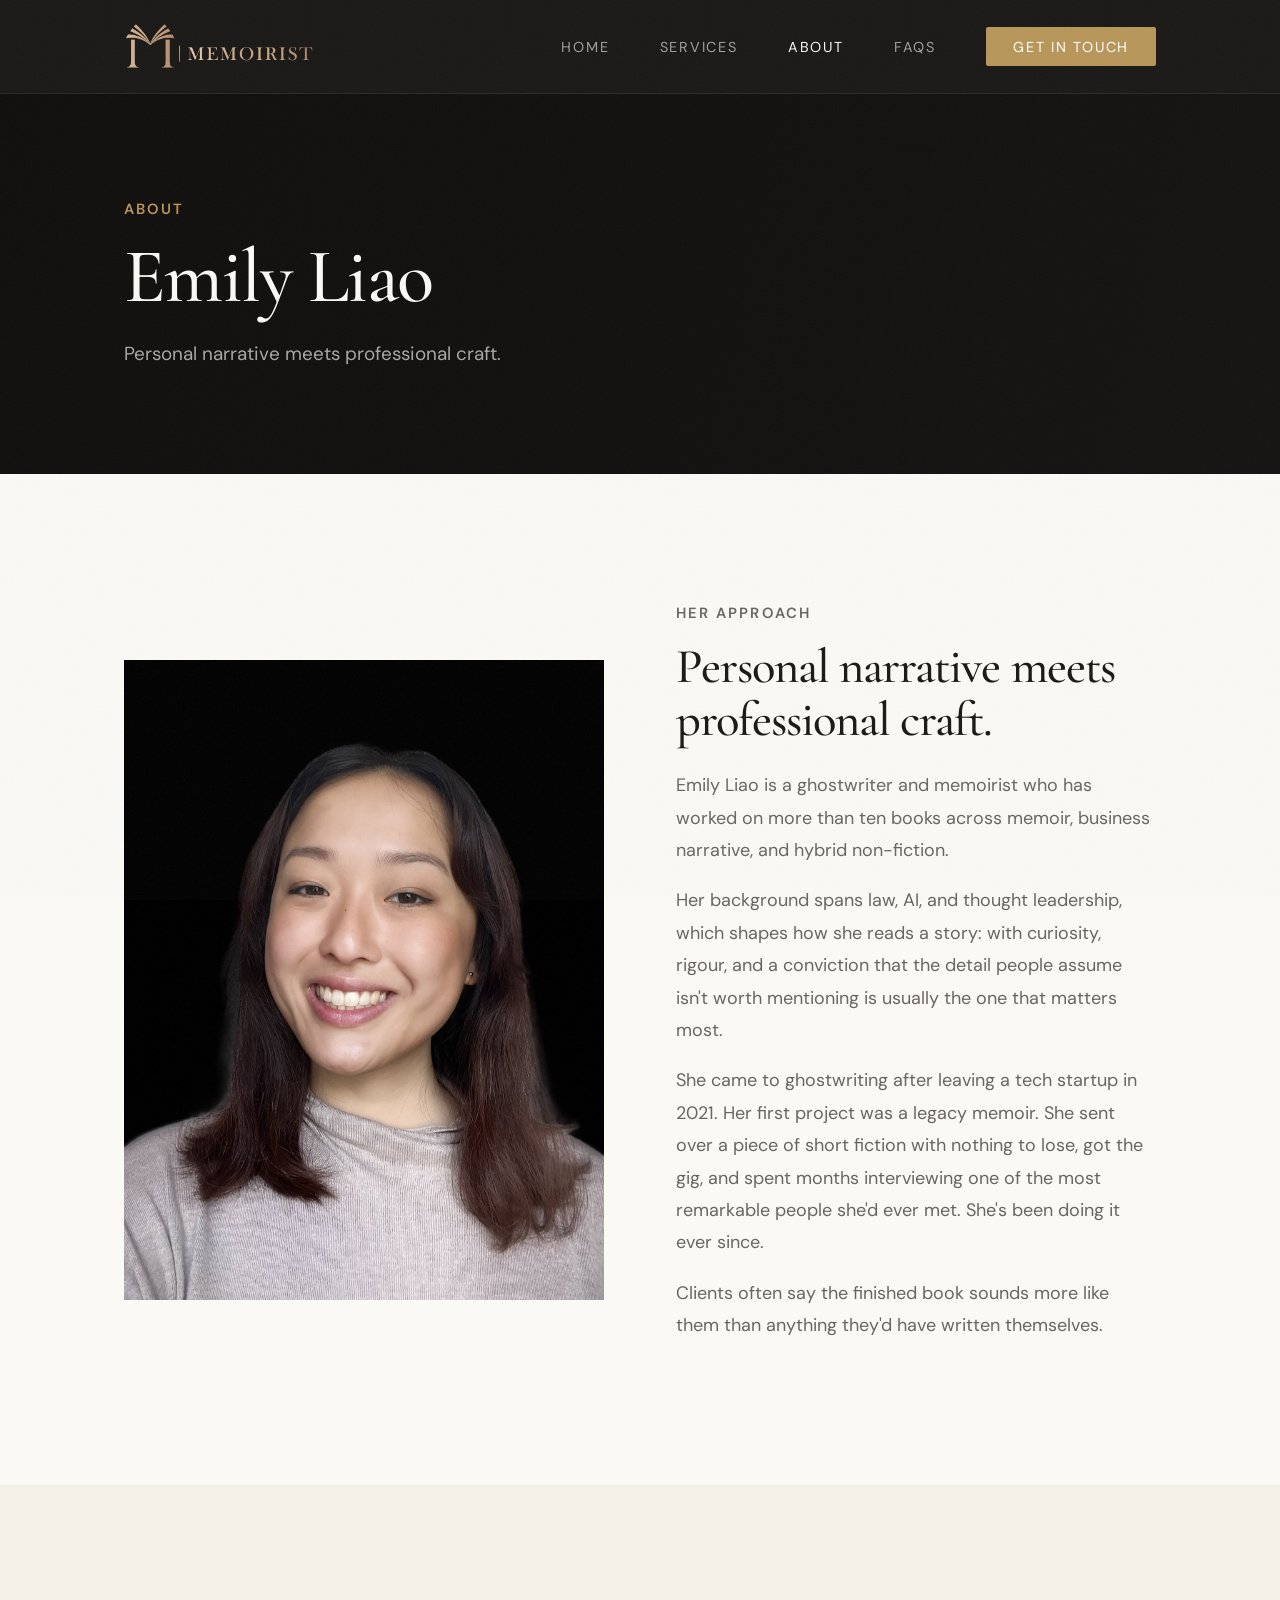
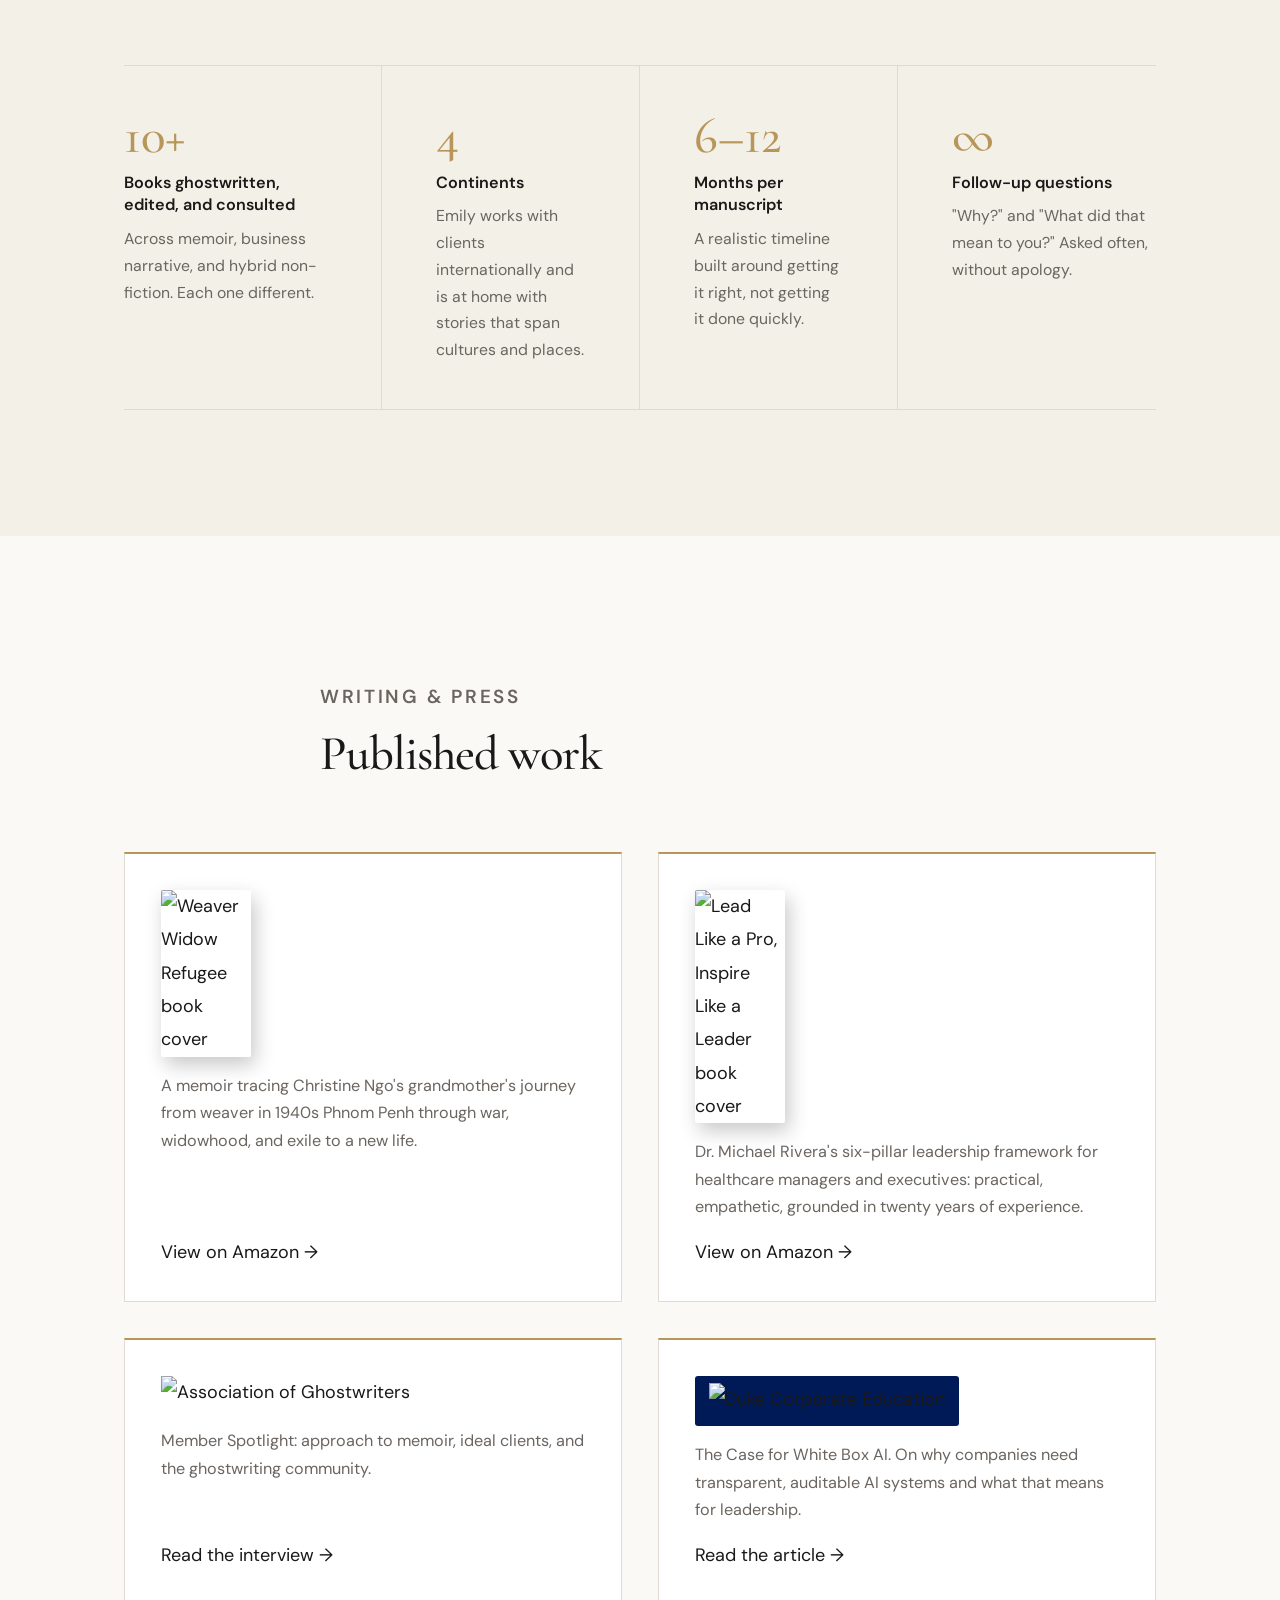
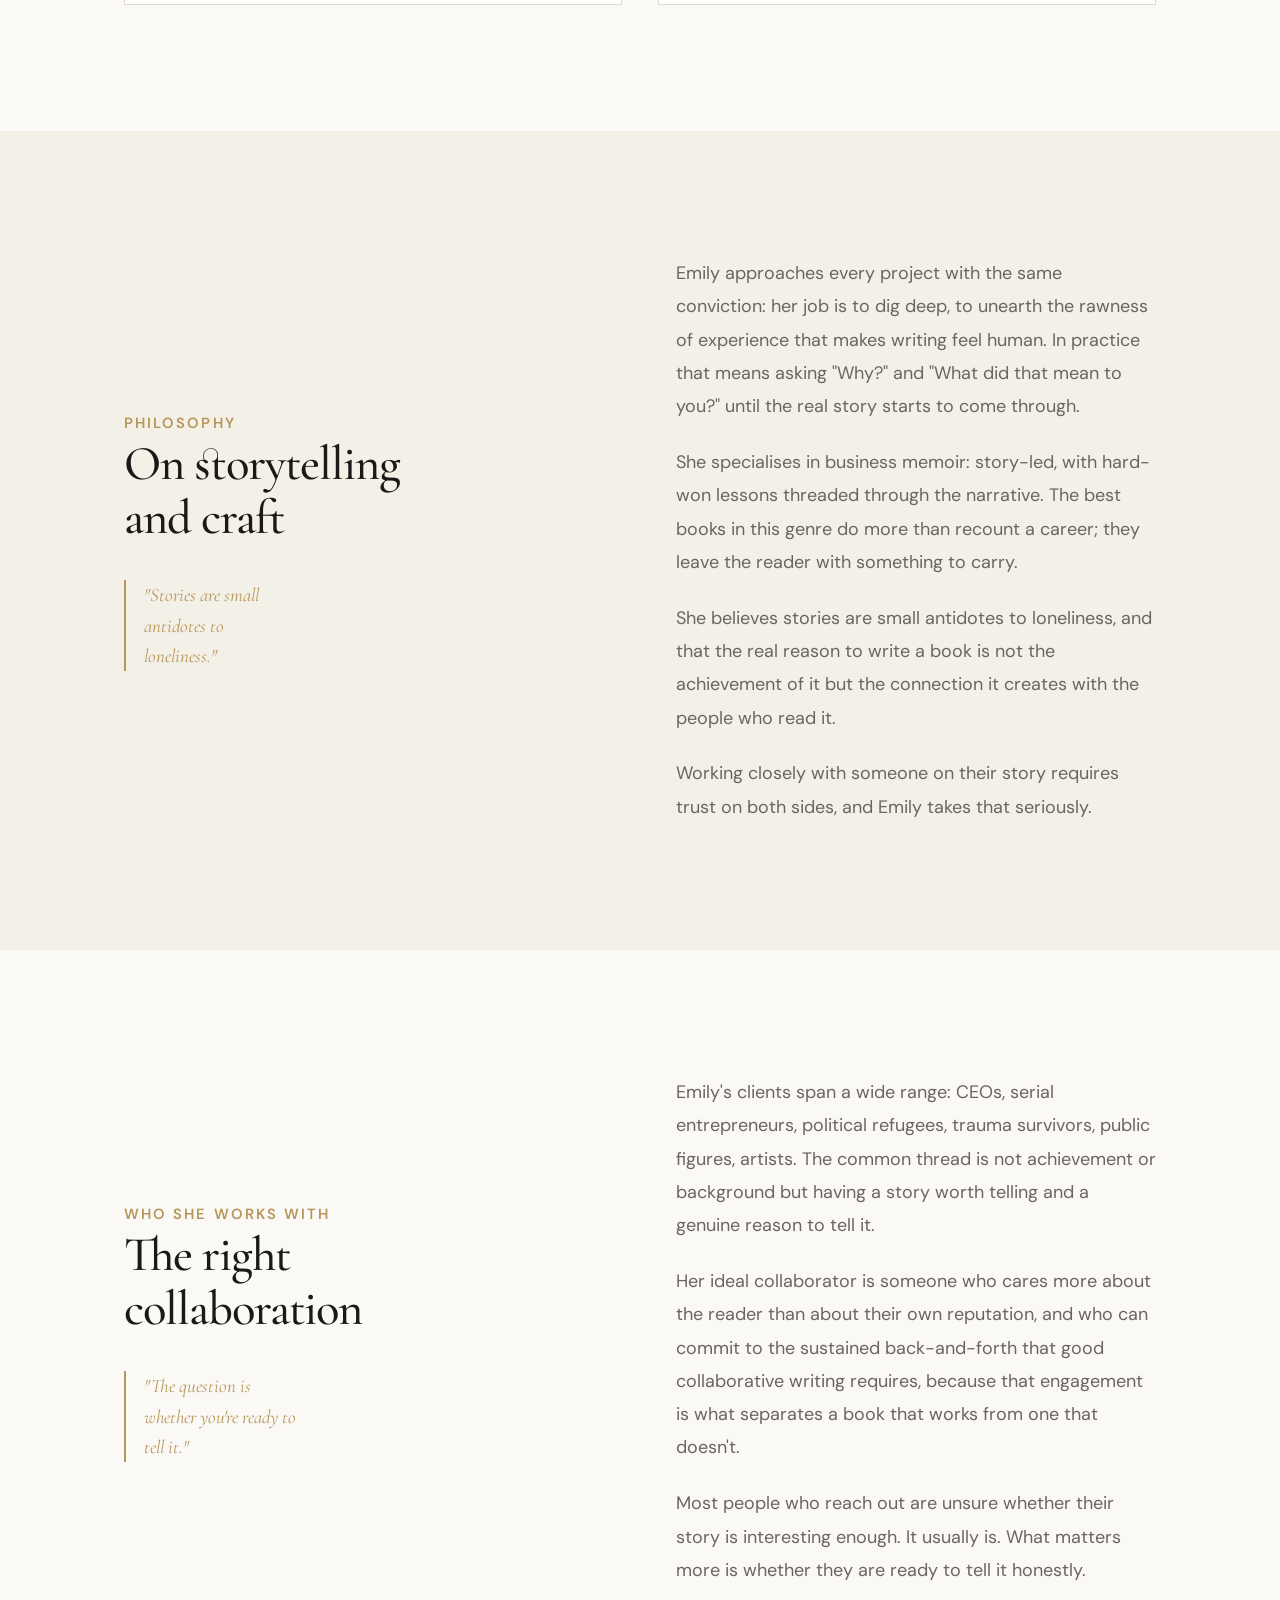
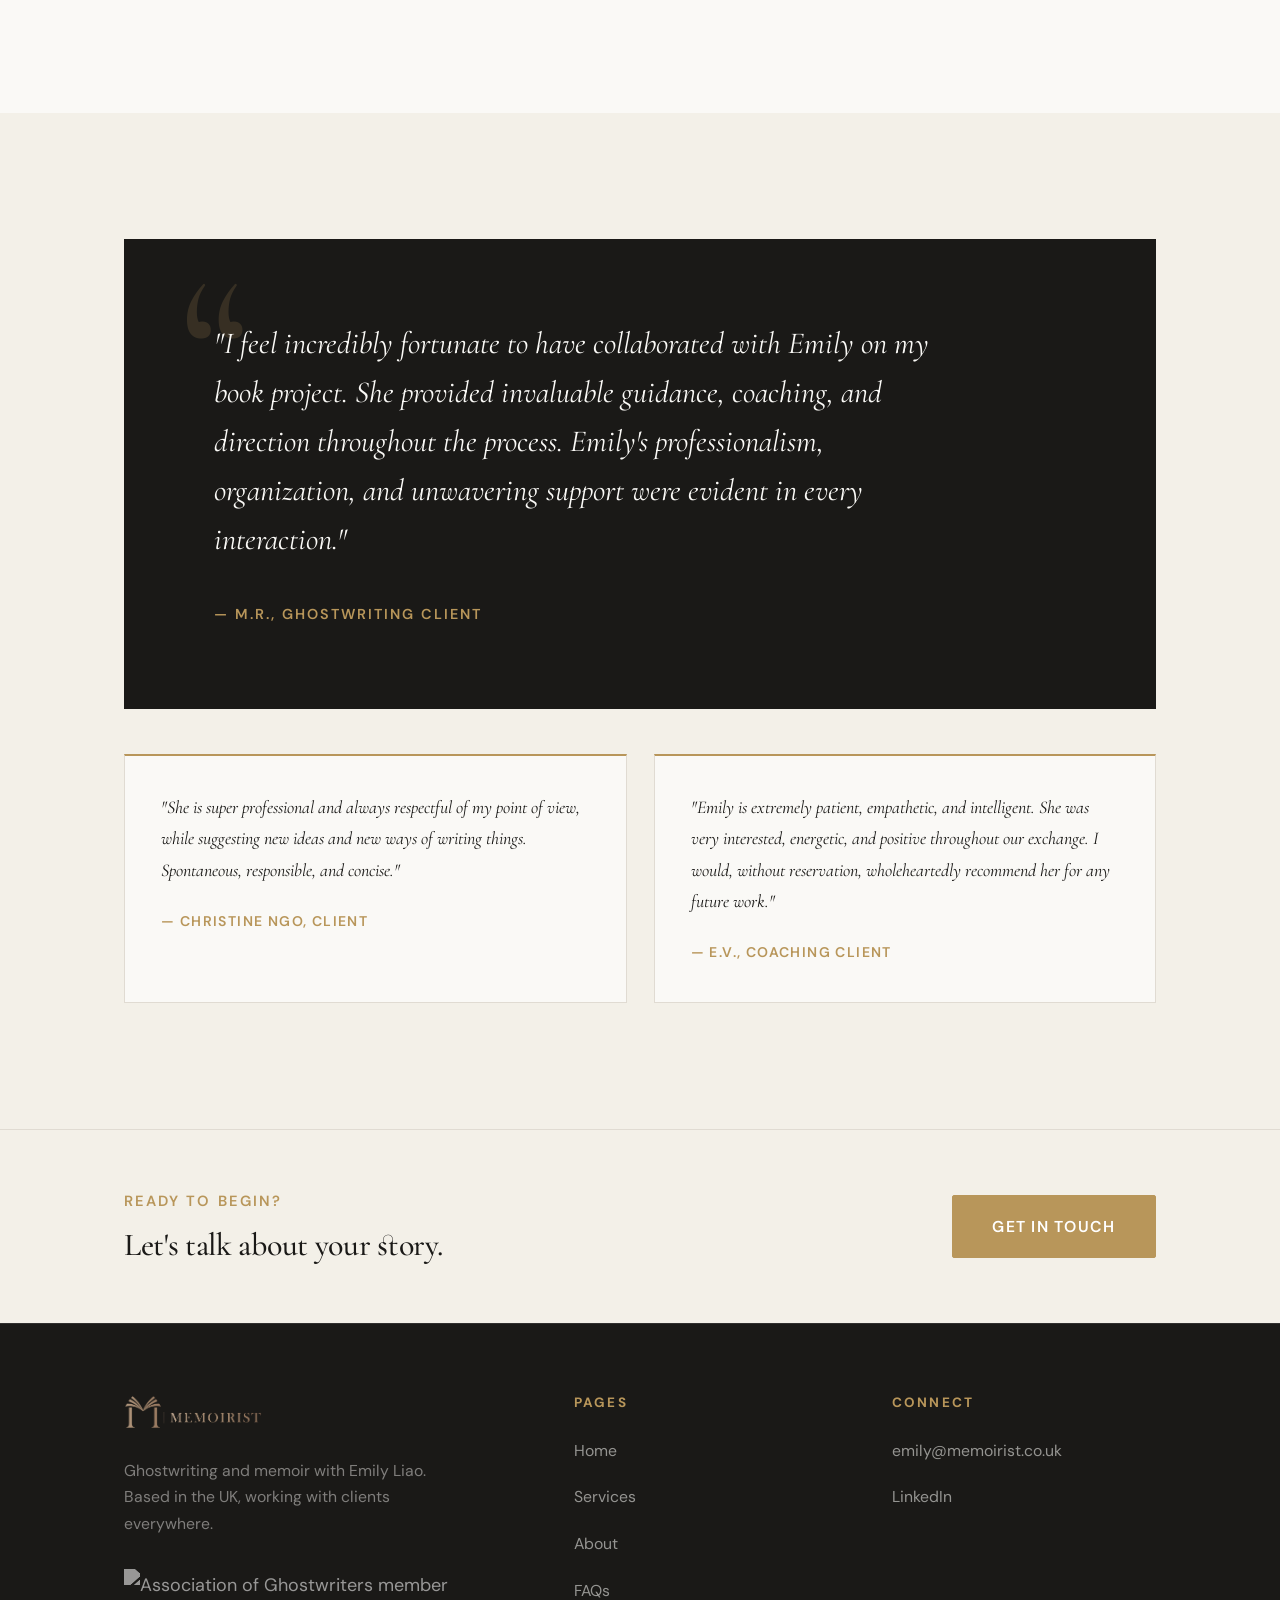
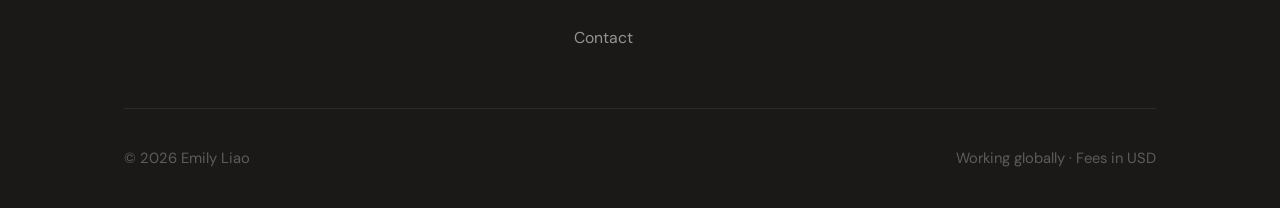
==== about.html @ dab9cf12 "Section redesigns, copy rewrite, and em dash removal Homepage: - 'Who this is for': right column red" ====
<!DOCTYPE html>
<html lang="en">
<head>
  <meta charset="UTF-8">
  <meta name="viewport" content="width=device-width, initial-scale=1.0">
  <title>About Emily Liao | Memoir Ghostwriter UK</title>
  <meta name="description" content="Emily Liao is a UK-based memoir ghostwriter with 10+ books across four continents. Background in law and AI. Specialising in business and legacy memoirs.">
  <meta property="og:title" content="About Emily Liao | Memoir Ghostwriter UK">
  <meta property="og:description" content="Emily Liao is a UK-based memoir ghostwriter specialising in business and legacy memoirs. 10+ books, clients across four continents.">
  <meta property="og:url" content="https://www.memoirist.co.uk/about">
  <meta property="og:type" content="profile">
  <meta property="og:image" content="https://www.memoirist.co.uk/assets/og-image.jpg">
  <meta name="twitter:card" content="summary_large_image">
  <meta name="twitter:title" content="About Emily Liao | Memoir Ghostwriter UK">
  <meta name="twitter:description" content="Ghostwriter and memoirist. 10+ books across four continents. Background in law and AI. Specialising in business and legacy memoirs.">
  <link rel="canonical" href="https://www.memoirist.co.uk/about">
  <link rel="icon" type="image/png" href="assets/favicon.png">
  <link rel="stylesheet" href="css/style.css">
  <script type="application/ld+json">
  {
    "@context": "https://schema.org",
    "@type": "Person",
    "name": "Emily Liao",
    "url": "https://www.memoirist.co.uk",
    "jobTitle": "Ghostwriter and Memoirist",
    "description": "UK-based memoir ghostwriter specialising in business and legacy memoirs. 10+ books with clients across four continents.",
    "email": "emily@memoirist.co.uk",
    "address": {
      "@type": "PostalAddress",
      "addressCountry": "GB"
    },
    "sameAs": [
      "https://www.linkedin.com/in/emilytheghost/",
      "https://associationofghostwriters.org/spotlight/emily-liao/"
    ]
  }
  </script>
</head>
<body>

  <nav class="site-nav">
    <div class="container nav-inner">
      <a class="nav-logo" href="index.html"><img src="assets/logo.png" alt="Memoirist" class="logo-img"></a>
      <ul class="nav-links" id="nav-links">
        <li><a href="index.html">Home</a></li>
        <li><a href="services.html">Services</a></li>
        <li><a href="about.html" class="active">About</a></li>
        <li><a href="faqs.html">FAQs</a></li>
        <li><a href="contact.html" class="nav-cta">Get in touch</a></li>
      </ul>
      <button class="nav-toggle" id="nav-toggle" aria-label="Open menu">
        <span></span><span></span><span></span>
      </button>
    </div>
  </nav>

  <!-- About Hero -->
  <section class="page-hero page-hero--image" style="background-image: linear-gradient(105deg, rgba(16,14,12,0.94) 0%, rgba(16,14,12,0.78) 55%, rgba(16,14,12,0.50) 100%), url('https://images.unsplash.com/photo-1471107191679-f26174d2d41e?auto=format&fit=crop&w=1800&q=80');">
    <div class="container">
      <p class="eyebrow">About</p>
      <h1>Emily Liao</h1>
      <p class="sub">
        Personal narrative meets professional craft.
      </p>
    </div>
  </section>

  <!-- Main about content -->
  <section class="section">
    <div class="container">
      <div class="grid-2">
        <img src="assets/emily.jpg" alt="Emily Liao, memoirist and ghostwriter" class="about-photo" style="min-height: 480px;" data-reveal>
        <div class="about-text" data-reveal data-reveal-delay="120">
          <p class="eyebrow">Her approach</p>
          <h2>Personal narrative meets professional craft.</h2>
          <p>
            Emily Liao is a ghostwriter and memoirist who has worked on more than ten books
            across memoir, business narrative, and hybrid non-fiction.
          </p>
          <p>
            Her background spans law, AI, and thought leadership, which shapes how she reads
            a story: with curiosity, rigour, and a conviction that the detail people assume
            isn't worth mentioning is usually the one that matters most.
          </p>
          <p>
            She came to ghostwriting after leaving a tech startup in 2021. Her first project was
            a legacy memoir. She sent over a piece of short fiction with nothing to lose, got
            the gig, and spent months interviewing one of the most remarkable people she'd ever met.
            She's been doing it ever since.
          </p>
          <p>
            Clients often say the finished book sounds more like them than anything
            they'd have written themselves.
          </p>
        </div>
      </div>
    </div>
  </section>

  <!-- Background -->
  <section class="section section--cream">
    <div class="container">
      <div class="about-facts">
        <div class="about-fact" data-reveal data-reveal-delay="0">
          <p class="about-fact-num">10+</p>
          <p class="about-fact-label">Books ghostwritten, edited, and consulted</p>
          <p class="about-fact-detail">Across memoir, business narrative, and hybrid non-fiction. Each one different.</p>
        </div>
        <div class="about-fact" data-reveal data-reveal-delay="80">
          <p class="about-fact-num">4</p>
          <p class="about-fact-label">Continents</p>
          <p class="about-fact-detail">Emily works with clients internationally and is at home with stories that span cultures and places.</p>
        </div>
        <div class="about-fact" data-reveal data-reveal-delay="160">
          <p class="about-fact-num">6–12</p>
          <p class="about-fact-label">Months per manuscript</p>
          <p class="about-fact-detail">A realistic timeline built around getting it right, not getting it done quickly.</p>
        </div>
        <div class="about-fact" data-reveal data-reveal-delay="240">
          <p class="about-fact-num">∞</p>
          <p class="about-fact-label">Follow-up questions</p>
          <p class="about-fact-detail">"Why?" and "What did that mean to you?" Asked often, without apology.</p>
        </div>
      </div>
    </div>
  </section>

  <!-- Published Work -->
  <section class="section">
    <div class="container">
      <div class="section-intro" data-reveal>
        <p class="eyebrow">Writing &amp; press</p>
        <h2>Published work</h2>
      </div>
      <div class="press-grid">

        <div class="press-item" data-reveal data-reveal-delay="0">
          <img src="https://m.media-amazon.com/images/P/B0DKJP9C3P.01._SL200_.jpg"
               alt="Weaver Widow Refugee book cover"
               class="book-cover-img">
          <p class="press-desc">
            A memoir tracing Christine Ngo's grandmother's journey from weaver in
            1940s Phnom Penh through war, widowhood, and exile to a new life.
          </p>
          <a href="https://www.amazon.com/dp/B0DKJP9C3P" target="_blank" rel="noopener" class="card-link">View on Amazon →</a>

        </div>

        <div class="press-item" data-reveal data-reveal-delay="80">
          <img src="https://m.media-amazon.com/images/P/1963844580.01._SL200_.jpg"
               alt="Lead Like a Pro, Inspire Like a Leader book cover"
               class="book-cover-img">
          <p class="press-desc">
            Dr. Michael Rivera's six-pillar leadership framework for healthcare managers
            and executives: practical, empathetic, grounded in twenty years of experience.
          </p>
          <a href="https://www.amazon.com/Lead-Like-Inspire-like-Leader/dp/1963844580" target="_blank" rel="noopener" class="card-link">View on Amazon →</a>
        </div>

        <div class="press-item" data-reveal data-reveal-delay="0">
          <div class="press-logo-link">
            <img src="https://associationofghostwriters.org/wp-content/uploads/2021/09/Color-Logo.svg"
                 alt="Association of Ghostwriters"
                 class="press-logo">
          </div>
          <p class="press-desc">
            Member Spotlight: approach to memoir, ideal clients, and the ghostwriting community.
          </p>
          <a href="https://associationofghostwriters.org/spotlight/emily-liao/" target="_blank" rel="noopener" class="card-link">Read the interview →</a>
        </div>

        <div class="press-item" data-reveal data-reveal-delay="80">
          <a href="https://www.dukece.com/insights/the-case-for-white-box-ai/" target="_blank" rel="noopener" class="press-logo-link">
            <span class="press-logo-bg press-logo-bg--duke">
              <img src="https://www.dukece.com/wp-content/uploads/2023/10/duke-ce-logo-white.svg"
                   alt="Duke Corporate Education"
                   class="press-logo">
            </span>
          </a>
          <p class="press-desc">
            The Case for White Box AI. On why companies need transparent, auditable AI
            systems and what that means for leadership.
          </p>
          <a href="https://www.dukece.com/insights/the-case-for-white-box-ai/" target="_blank" rel="noopener" class="card-link">Read the article →</a>
        </div>

      </div>
    </div>
  </section>

  <!-- Philosophy -->
  <section class="section section--cream">
    <div class="container">
      <div class="grid-2 grid-2--top">
        <div>
          <p class="eyebrow">Philosophy</p>
          <h2>On storytelling<br>and craft</h2>
          <p class="section-aside-pull">"Stories are small antidotes to loneliness."</p>
        </div>
        <div class="editorial-col">
          <p>
            Emily approaches every project with the same conviction: her job is to dig deep,
            to unearth the rawness of experience that makes writing feel human. In practice
            that means asking "Why?" and "What did that mean to you?" until the real story
            starts to come through.
          </p>
          <p>
            She specialises in business memoir: story-led, with hard-won lessons threaded
            through the narrative. The best books in this genre do more than recount a career;
            they leave the reader with something to carry.
          </p>
          <p>
            She believes stories are small antidotes to loneliness, and that the real reason
            to write a book is not the achievement of it but the connection it creates with
            the people who read it.
          </p>
          <p>
            Working closely with someone on their story requires trust on both sides, and
            Emily takes that seriously.
          </p>
        </div>
      </div>
    </div>
  </section>

  <!-- Ideal client -->
  <section class="section">
    <div class="container">
      <div class="grid-2 grid-2--top">
        <div>
          <p class="eyebrow">Who she works with</p>
          <h2>The right<br>collaboration</h2>
          <p class="section-aside-pull">"The question is whether you're ready to tell it."</p>
        </div>
        <div class="editorial-col">
          <p>
            Emily's clients span a wide range: CEOs, serial entrepreneurs, political refugees,
            trauma survivors, public figures, artists. The common thread is not achievement
            or background but having a story worth telling and a genuine reason to tell it.
          </p>
          <p>
            Her ideal collaborator is someone who cares more about the reader than about their
            own reputation, and who can commit to the sustained back-and-forth that good
            collaborative writing requires, because that engagement is what separates a book
            that works from one that doesn't.
          </p>
          <p>
            Most people who reach out are unsure whether their story is interesting enough.
            It usually is. What matters more is whether they are ready to tell it honestly.
          </p>
        </div>
      </div>
    </div>
  </section>

  <!-- Testimonial -->
  <section class="section section--cream">
    <div class="container">
      <div class="testimonial-block">
        <p class="testimonial-quote">
          "I feel incredibly fortunate to have collaborated with Emily on my book project.
          She provided invaluable guidance, coaching, and direction throughout the process.
          Emily's professionalism, organization, and unwavering support were evident in
          every interaction."
        </p>
        <p class="testimonial-attr">— M.R., ghostwriting client</p>
      </div>
      <div class="testimonials-grid" data-reveal>
        <div class="testimonial-card">
          <p class="testimonial-card-quote">"She is super professional and always respectful of my point of view, while suggesting new ideas and new ways of writing things. Spontaneous, responsible, and concise."</p>
          <p class="testimonial-card-attr">— Christine Ngo, client</p>
        </div>
        <div class="testimonial-card">
          <p class="testimonial-card-quote">"Emily is extremely patient, empathetic, and intelligent. She was very interested, energetic, and positive throughout our exchange. I would, without reservation, wholeheartedly recommend her for any future work."</p>
          <p class="testimonial-card-attr">— E.V., coaching client</p>
        </div>
      </div>
    </div>
  </section>

  <!-- CTA -->
  <section class="section--cream section--ruled">
    <div class="container">
      <div class="cta-strip" data-reveal>
        <div class="cta-strip-text">
          <p class="eyebrow">Ready to begin?</p>
          <h3>Let's talk about your story.</h3>
        </div>
        <a href="contact.html" class="btn btn-gold" style="flex-shrink:0;">Get in touch</a>
      </div>
    </div>
  </section>

  <footer class="site-footer">
    <div class="container">
      <div class="footer-inner">
        <div class="footer-brand">
          <a class="nav-logo" href="index.html"><img src="assets/logo.png" alt="Memoirist" class="logo-img"></a>
          <p>Ghostwriting and memoir with Emily Liao. Based in the UK, working with clients everywhere.</p>
          <div class="footer-membership">
            <img src="https://associationofghostwriters.org/wp-content/uploads/2021/09/Color-Logo.svg" alt="Association of Ghostwriters member">
          </div>
        </div>
        <div class="footer-col">
          <h4>Pages</h4>
          <ul>
            <li><a href="index.html">Home</a></li>
            <li><a href="services.html">Services</a></li>
            <li><a href="about.html">About</a></li>
            <li><a href="faqs.html">FAQs</a></li>
            <li><a href="contact.html">Contact</a></li>
          </ul>
        </div>
        <div class="footer-col">
          <h4>Connect</h4>
          <ul>
            <li><a href="mailto:emily@memoirist.co.uk">emily@memoirist.co.uk</a></li>
            <li><a href="https://www.linkedin.com/in/emilytheghost/" target="_blank" rel="noopener">LinkedIn</a></li>
          </ul>
        </div>
      </div>
      <div class="footer-bottom">
        <span>&copy; 2026 Emily Liao</span>
        <span>Working globally · Fees in USD</span>
      </div>
    </div>
  </footer>

  <script src="js/main.js"></script>
</body>
</html>
---- css/style.css ----
/* ==========================================================================
   Memoirist — Emily Liao
   Global Styles
   ========================================================================== */

@import url('https://fonts.googleapis.com/css2?family=Cormorant+Garamond:ital,wght@0,300;0,400;0,500;0,600;1,300;1,400;1,500&family=DM+Sans:wght@300;400;500;600&display=swap');

/* --------------------------------------------------------------------------
   Custom Properties
   -------------------------------------------------------------------------- */

:root {
  --ink:        #1a1917;
  --ink-light:  #3a3836;
  --muted:      #6b6560;
  --rule:       #e0dbd2;
  --paper:      #faf9f6;
  --cream:      #f3f0e8;
  --gold:       #b8965a;
  --gold-dark:  #8f6f38;
  --white:      #ffffff;

  --font-serif: 'Cormorant Garamond', Georgia, serif;
  --font-sans:  'DM Sans', system-ui, sans-serif;

  --max-w:       1140px;
  --section-gap: 7rem;
  --transition:       0.2s cubic-bezier(0.22, 1, 0.36, 1);
  --transition-lift:  0.45s cubic-bezier(0.22, 1, 0.36, 1);
  --ease-out-expo:    cubic-bezier(0.22, 1, 0.36, 1);
}

/* --------------------------------------------------------------------------
   Reset & Base
   -------------------------------------------------------------------------- */

*, *::before, *::after { box-sizing: border-box; margin: 0; padding: 0; }

html { scroll-behavior: smooth; font-size: 18px; }

body {
  font-family: var(--font-sans);
  color: var(--ink);
  background: var(--paper);
  line-height: 1.85;
  -webkit-font-smoothing: antialiased;
}

/* Subtle grain texture — fixed overlay, non-interactive */
body::after {
  content: '';
  position: fixed;
  inset: 0;
  pointer-events: none;
  z-index: 9999;
  background-image: url("data:image/svg+xml,%3Csvg xmlns='http://www.w3.org/2000/svg' width='200' height='200'%3E%3Cfilter id='n'%3E%3CfeTurbulence type='fractalNoise' baseFrequency='0.9' numOctaves='4' stitchTiles='stitch'/%3E%3C/filter%3E%3Crect width='200' height='200' filter='url(%23n)' opacity='0.035'/%3E%3C/svg%3E");
}

img { display: block; max-width: 100%; }
a { color: inherit; text-decoration: none; }
ul { list-style: none; }

/* --------------------------------------------------------------------------
   Typography
   -------------------------------------------------------------------------- */

h1, h2, h3, h4 {
  font-family: var(--font-serif);
  line-height: 1.1;
  font-weight: 500;
  font-feature-settings: "kern", "liga", "dlig", "onum";
}

h1 { font-size: clamp(2.9rem, 6vw, 5rem);       letter-spacing: -0.02em; line-height: 1.05; }
h2 { font-size: clamp(2.1rem, 3.8vw, 3.2rem);   letter-spacing: -0.02em; }
h3 { font-size: clamp(1.25rem, 2.2vw, 1.55rem); letter-spacing: -0.01em; }

/* Paragraphs fill their column — max-widths set by context, not globally */

.eyebrow {
  font-family: var(--font-sans);
  font-size: 0.82rem;
  font-weight: 600;
  letter-spacing: 0.14em;
  text-transform: uppercase;
  color: var(--gold);
}

/* --------------------------------------------------------------------------
   Layout
   -------------------------------------------------------------------------- */

.container {
  width: 100%;
  max-width: var(--max-w);
  margin-inline: auto;
  padding-inline: clamp(1.5rem, 5vw, 3rem);
}

.section        { padding-block: var(--section-gap); }
.section--cream { background: var(--cream); }
.section--ink   { background: var(--ink); color: var(--paper); }
.section--ruled { border-top: 1px solid var(--rule); }

/* Grid alignment modifier */
.grid-2--top { align-items: start; }

.grid-2 {
  display: grid;
  grid-template-columns: repeat(2, 1fr);
  gap: 4rem;
  align-items: center;
}

.grid-3 {
  display: grid;
  grid-template-columns: repeat(3, 1fr);
  gap: 2rem;
}

/* --------------------------------------------------------------------------
   Navigation — dark background; logo rendered white via CSS filter
   -------------------------------------------------------------------------- */

.site-nav {
  position: sticky;
  top: 0;
  z-index: 100;
  background: var(--ink);
  border-bottom: 1px solid rgba(255,255,255,0.08);
  padding-block: 1.35rem;
}

.nav-inner {
  display: flex;
  align-items: center;
  justify-content: space-between;
  gap: 2rem;
}

.nav-logo {
  display: inline-flex;
  align-items: center;
  flex-shrink: 0;
}

.logo-img {
  height: 44px;
  width: auto;
  display: block;
}

.site-footer .logo-img {
  height: 32px;
  opacity: 0.8;
}

.nav-links {
  display: flex;
  gap: 2.8rem;
  align-items: center;
}

.nav-links a {
  font-size: 0.8rem;
  font-weight: 400;
  color: rgba(250,249,246,0.6);
  transition: color var(--transition);
  letter-spacing: 0.12em;
  text-transform: uppercase;
}

.nav-links a:hover,
.nav-links a.active { color: var(--paper); }

.nav-cta {
  background: var(--gold) !important;
  color: var(--white) !important;
  padding: 0.6rem 1.5rem;
  border-radius: 2px;
  font-weight: 500;
  font-size: 0.8rem;
  letter-spacing: 0.12em;
  text-transform: uppercase;
  transition: background var(--transition) !important;
}

.nav-cta:hover { background: var(--gold-dark) !important; }

/* Hamburger */
.nav-toggle {
  display: none;
  flex-direction: column;
  gap: 5px;
  cursor: pointer;
  padding: 4px;
  border: none;
  background: none;
}

.nav-toggle span {
  display: block;
  width: 24px;
  height: 2px;
  background: var(--paper);
  transition: var(--transition);
}

/* --------------------------------------------------------------------------
   Buttons
   -------------------------------------------------------------------------- */

.btn {
  display: inline-flex;
  align-items: center;
  gap: 0.5rem;
  font-family: var(--font-sans);
  font-size: 0.875rem;
  font-weight: 600;
  letter-spacing: 0.08em;
  padding: 0.9rem 2.2rem;
  border-radius: 2px;
  transition: all var(--transition-lift);
  cursor: pointer;
  border: 1.5px solid transparent;
  text-transform: uppercase;
}

/* Gold on dark (hero, dark sections) */
.btn-gold {
  background: var(--gold);
  color: var(--white);
  border-color: var(--gold);
}
.btn-gold:hover {
  background: var(--gold-dark);
  border-color: var(--gold-dark);
}

/* Dark on light (body sections) */
.btn-primary {
  background: var(--ink);
  color: var(--white);
  border-color: var(--ink);
}
.btn-primary:hover {
  background: var(--gold-dark);
  border-color: var(--gold-dark);
}

/* Outline on light */
.btn-outline {
  background: transparent;
  color: var(--ink);
  border-color: var(--ink);
}
.btn-outline:hover {
  background: var(--ink);
  color: var(--white);
}

/* Outline on dark */
.btn-outline-light {
  background: transparent;
  color: rgba(250,249,246,0.85);
  border-color: rgba(250,249,246,0.45);
}
.btn-outline-light:hover {
  background: rgba(250,249,246,0.1);
  border-color: rgba(250,249,246,0.85);
  color: var(--paper);
}

/* --------------------------------------------------------------------------
   Hero — dark, full-height, Unsplash writing image
   -------------------------------------------------------------------------- */

.hero {
  position: relative;
  min-height: 90vh;
  min-height: 90svh;
  display: flex;
  align-items: center;
  background:
    linear-gradient(
      105deg,
      rgba(16,14,12,0.95) 0%,
      rgba(16,14,12,0.82) 45%,
      rgba(16,14,12,0.50) 100%
    ),
    url('https://images.unsplash.com/photo-1455390582262-044cdead277a?auto=format&fit=crop&w=1800&q=80')
    center / cover no-repeat;
  padding-block: clamp(5rem, 10vw, 8rem);
  color: var(--paper);
}

/* Grain / film texture overlay — adds tactile depth to the hero */
.hero::after {
  content: '';
  position: absolute;
  inset: 0;
  pointer-events: none;
  background-image: url("data:image/svg+xml,%3Csvg xmlns='http://www.w3.org/2000/svg' width='300' height='300'%3E%3Cfilter id='n'%3E%3CfeTurbulence type='fractalNoise' baseFrequency='0.75' numOctaves='4' stitchTiles='stitch'/%3E%3C/filter%3E%3Crect width='300' height='300' filter='url(%23n)'/%3E%3C/svg%3E");
  background-repeat: repeat;
  background-size: 300px 300px;
  opacity: 0.06;
  mix-blend-mode: overlay;
}

.hero-label {
  display: inline-block;
  margin-bottom: 1.25rem;
}

.hero-rule {
  width: 2.5rem;
  height: 1.5px;
  background: var(--gold);
  margin-bottom: 1.5rem;
  opacity: 0.75;
}

.hero h1 {
  margin-bottom: 1.5rem;
  max-width: 15ch;
  color: var(--paper);
}

.hero h1 em {
  font-style: italic;
  color: var(--gold);
}

.hero-sub {
  font-size: 1.125rem;
  color: rgba(250,249,246,0.72);
  margin-bottom: 2.75rem;
  max-width: 48ch;
  line-height: 1.8;
}

.hero-actions {
  display: flex;
  gap: 1rem;
  flex-wrap: wrap;
  align-items: center;
}

.hero-quote {
  margin-top: 3.5rem;
  padding-left: 1.25rem;
  border-left: 1.5px solid rgba(184,150,90,0.45);
  max-width: 44ch;
}

.hero-quote p {
  font-family: var(--font-serif);
  font-style: italic;
  font-size: clamp(1rem, 1.8vw, 1.2rem);
  color: rgba(250,249,246,0.72);
  line-height: 1.65;
  margin-bottom: 0.5rem;
}

.hero-quote cite {
  display: block;
  font-size: 0.75rem;
  letter-spacing: 0.1em;
  text-transform: uppercase;
  color: rgba(250,249,246,0.45);
  font-style: normal;
}

/* --------------------------------------------------------------------------
   Stats strip
   -------------------------------------------------------------------------- */

.stats-strip {
  padding-block: 2.75rem;
  background: var(--ink);
  border-bottom: 1px solid rgba(255,255,255,0.08);
}

.stats-inner {
  display: flex;
  gap: 0;
  align-items: stretch;
  flex-wrap: wrap;
}

.stat {
  display: flex;
  flex-direction: column;
  gap: 0.3rem;
  padding-inline: 3rem;
}

.stat:first-child { padding-left: 0; }

.stat-number {
  font-family: var(--font-serif);
  font-size: 2.2rem;
  font-weight: 500;
  color: var(--paper);
  line-height: 1;
}

.stat-label {
  font-size: 0.82rem;
  color: rgba(250,249,246,0.5);
  letter-spacing: 0.08em;
  text-transform: uppercase;
  font-weight: 500;
}

.stats-divider {
  width: 1px;
  background: rgba(255,255,255,0.12);
  align-self: stretch;
  min-height: 3.5rem;
}

/* --------------------------------------------------------------------------
   Section intros
   -------------------------------------------------------------------------- */

.section-intro {
  margin-bottom: 4rem;
  max-width: 640px;
  margin-inline: auto;
}

.section-intro h2 { margin-top: 0.75rem; }
.section-intro p  { margin-top: 1rem; color: var(--muted); font-size: 1.05rem; line-height: 1.75; }

/* --------------------------------------------------------------------------
   Service cards — no icons, editorial gold-accented
   -------------------------------------------------------------------------- */

.service-icon { display: none; }

.service-card {
  padding: 2.5rem 2.5rem 2rem;
  background: var(--white);
  border-top: 2px solid var(--gold);
  border-left: 0.5px solid var(--rule);
  border-right: 0.5px solid var(--rule);
  border-bottom: 0.5px solid var(--rule);
  transition: box-shadow var(--transition-lift), transform var(--transition-lift);
  display: flex;
  flex-direction: column;
}

.service-card p { flex: 1; }

.service-card:hover {
  box-shadow: 0 12px 48px rgba(0,0,0,0.07);
  transform: translateY(-4px);
}

.service-card h3 {
  margin-bottom: 0.85rem;
  font-weight: 600;
  font-size: 1.2rem;
}

.service-card p {
  color: var(--muted);
  font-size: 1rem;
  line-height: 1.75;
  max-width: none;
}

.service-card .card-link {
  display: inline-flex;
  align-items: center;
  gap: 0.4rem;
  margin-top: auto;
  font-size: 0.875rem;
  font-weight: 600;
  color: var(--gold);
  letter-spacing: 0.08em;
  text-transform: uppercase;
}

.service-card .card-link:hover { color: var(--gold-dark); }

/* --------------------------------------------------------------------------
   Full-bleed editorial image strip
   -------------------------------------------------------------------------- */

.photo-strip {
  height: 420px;
  background:
    linear-gradient(to bottom, rgba(16,14,12,0.35), rgba(16,14,12,0.55)),
    url('https://images.unsplash.com/photo-1481627834876-b7833e8f5570?auto=format&fit=crop&w=1800&q=80')
    center / cover no-repeat;
  display: flex;
  align-items: flex-end;
  padding-bottom: 3.5rem;
}

.photo-strip-caption {
  font-family: var(--font-serif);
  font-style: italic;
  font-size: clamp(1.4rem, 3vw, 2.2rem);
  color: var(--paper);
  max-width: 52ch;
  line-height: 1.45;
}

.photo-strip-caption em { color: var(--gold); font-style: normal; }

/* --------------------------------------------------------------------------
   Process steps
   -------------------------------------------------------------------------- */

.process-steps {
  display: grid;
  grid-template-columns: repeat(3, 1fr);
  gap: 0;
  position: relative;
}

.process-steps::before {
  content: '';
  position: absolute;
  top: 1.75rem;
  left: calc(100% / 6);
  right: calc(100% / 6);
  height: 1px;
  background: var(--rule);
}

.step {
  padding: 0 2.5rem;
  position: relative;
  text-align: center;
}

.step-num {
  width: 3.5rem;
  height: 3.5rem;
  border-radius: 50%;
  background: var(--cream);
  border: 1.5px solid var(--rule);
  display: flex;
  align-items: center;
  justify-content: center;
  font-family: var(--font-serif);
  font-size: 1rem;
  color: var(--gold);
  margin: 0 auto 1.75rem;
  position: relative;
  z-index: 1;
}

.step h3 { margin-bottom: 0.6rem; font-size: 1.05rem; }
.step p   { color: var(--muted); font-size: 0.95rem; max-width: 26ch; margin-inline: auto; line-height: 1.65; }

/* --------------------------------------------------------------------------
   Testimonial
   -------------------------------------------------------------------------- */

.testimonial-block {
  padding: 4.5rem 5rem;
  background: var(--ink);
  color: var(--paper);
  position: relative;
  overflow: hidden;
}

.testimonial-block::before {
  content: '\201C';
  font-family: var(--font-serif);
  font-size: 12rem;
  line-height: 0.8;
  color: var(--gold);
  opacity: 0.18;
  position: absolute;
  top: 1.5rem;
  left: 3rem;
  pointer-events: none;
}

.testimonial-quote {
  font-family: var(--font-serif);
  font-size: clamp(1.25rem, 2.5vw, 1.7rem);
  font-style: italic;
  line-height: 1.6;
  max-width: 58ch;
  position: relative;
}

.testimonial-attr {
  margin-top: 2rem;
  font-size: 0.8rem;
  letter-spacing: 0.14em;
  text-transform: uppercase;
  color: var(--gold);
  font-weight: 600;
}

/* --------------------------------------------------------------------------
   Testimonial card grid (multi-quote layout)
   -------------------------------------------------------------------------- */

.testimonials-grid {
  display: grid;
  grid-template-columns: repeat(2, 1fr);
  gap: 1.5rem;
  margin-top: 2.5rem;
}

.testimonial-card {
  padding: 2rem;
  background: var(--paper);
  border-top: 2px solid var(--gold);
  border-right: 0.5px solid var(--rule);
  border-bottom: 0.5px solid var(--rule);
  border-left: 0.5px solid var(--rule);
}

.testimonial-card-quote {
  font-family: var(--font-serif);
  font-style: italic;
  font-size: 1rem;
  line-height: 1.75;
  color: var(--ink);
  margin-bottom: 1.25rem;
}

.testimonial-card-attr {
  font-size: 0.78rem;
  letter-spacing: 0.1em;
  text-transform: uppercase;
  color: var(--gold);
  font-weight: 600;
}

@media (max-width: 640px) {
  .testimonials-grid { grid-template-columns: 1fr; }
}

/* --------------------------------------------------------------------------
   Book cover images (real Amazon covers in press grid)
   -------------------------------------------------------------------------- */

.book-cover-img {
  width: 90px;
  height: auto;
  border-radius: 2px;
  box-shadow: 4px 8px 20px rgba(0,0,0,0.22);
  flex-shrink: 0;
}

/* --------------------------------------------------------------------------
   About snippet
   -------------------------------------------------------------------------- */

.about-photo {
  width: 100%;
  aspect-ratio: 3/4;
  object-fit: cover;
  object-position: center top;
  display: block;
}

.about-text .eyebrow { margin-bottom: 0.75rem; }
.about-text h2       { margin-bottom: 1.25rem; }
.about-text p        { color: var(--muted); margin-bottom: 1rem; line-height: 1.8; }
.about-text .btn     { margin-top: 1.75rem; }

/* Editorial column — body text used in Philosophy / Who She Works With */
.editorial-col p {
  color: var(--muted);
  line-height: 1.85;
  margin-bottom: 1.25rem;
}
.editorial-col p:last-child { margin-bottom: 0; }

/* Aside pull quote — key phrase in the heading column of editorial sections */
.section-aside-pull {
  margin-top: 2rem;
  font-family: var(--font-serif);
  font-style: italic;
  font-size: 1.05rem;
  line-height: 1.6;
  color: var(--gold);
  border-left: 2px solid var(--gold);
  padding-left: 1rem;
  max-width: 22ch;
}

/* --------------------------------------------------------------------------
   CTA strip — compact horizontal band (replaces old centred block)
   -------------------------------------------------------------------------- */

.cta-strip {
  display: flex;
  align-items: center;
  justify-content: space-between;
  gap: 3rem;
  padding-block: 3.25rem;
}

.cta-strip-text .eyebrow { margin-bottom: 0.5rem; }

.cta-strip-text h3 {
  font-family: var(--font-serif);
  font-size: clamp(1.3rem, 2.5vw, 1.9rem);
  font-weight: 500;
  color: var(--ink);
  line-height: 1.25;
  max-width: 36ch;
}

/* Trust / reassurance grid (homepage) */
.trust-grid {
  display: grid;
  grid-template-columns: repeat(3, 1fr);
  gap: 3rem;
}

.trust-item h3 {
  font-size: 1.15rem;
  margin-bottom: 0.85rem;
  color: var(--ink);
}

.trust-item p {
  color: var(--muted);
  font-size: 0.95rem;
  line-height: 1.8;
}

@media (max-width: 960px) {
  .trust-grid { grid-template-columns: repeat(2, 1fr); gap: 2rem; }
  .press-grid { grid-template-columns: 1fr; }
}

@media (max-width: 640px) {
  .trust-grid { grid-template-columns: 1fr; }
  .press-grid { grid-template-columns: 1fr; }
}

/* Press / writing links grid */
.press-grid {
  display: grid;
  grid-template-columns: repeat(2, 1fr);
  gap: 2rem;
}

.press-item {
  padding: 2rem 2rem 1.75rem;
  background: var(--white);
  border-top: 2px solid var(--gold);
  border-left: 0.5px solid var(--rule);
  border-right: 0.5px solid var(--rule);
  border-bottom: 0.5px solid var(--rule);
  display: flex;
  flex-direction: column;
  gap: 0.85rem;
  transition: box-shadow var(--transition-lift), transform var(--transition-lift);
}

.press-item:hover {
  box-shadow: 0 8px 32px rgba(0,0,0,0.06);
  transform: translateY(-3px);
}

.press-logo-link { display: inline-block; }
.press-logo { height: 36px; width: auto; }

/* Duke CE logo sits on brand-navy so the white SVG is visible */
.press-logo-bg--duke {
  display: inline-flex;
  align-items: center;
  background: #001A57;
  padding: 7px 14px;
  border-radius: 3px;
}

.press-pub {
  font-family: var(--font-serif);
  font-size: 1.1rem;
  font-weight: 500;
  color: var(--ink);
}

.press-credit {
  font-size: 0.78rem;
  font-weight: 600;
  letter-spacing: 0.06em;
  text-transform: uppercase;
  color: var(--gold);
}

.press-desc {
  font-size: 0.9rem;
  color: var(--muted);
  line-height: 1.7;
  flex: 1;
}

/* --------------------------------------------------------------------------
   Client type list — "Who this is for" section
   -------------------------------------------------------------------------- */

.client-types { margin-top: 1rem; }

.client-type {
  display: grid;
  grid-template-columns: 2rem 1fr;
  gap: 0 1.5rem;
  padding-block: 1.5rem;
  border-top: 0.5px solid var(--rule);
}

.client-type:last-child { border-bottom: 0.5px solid var(--rule); }

.client-type-num {
  font-family: var(--font-serif);
  font-style: italic;
  font-size: 0.9rem;
  color: var(--gold);
  padding-top: 0.15rem;
}

.client-type-title {
  font-family: var(--font-serif);
  font-size: 1.1rem;
  font-weight: 500;
  margin-bottom: 0.35rem;
  line-height: 1.3;
}

.client-type-desc {
  font-size: 0.95rem;
  color: var(--muted);
  line-height: 1.65;
}

/* --------------------------------------------------------------------------
   Service editorial list — "What I offer" section on homepage
   -------------------------------------------------------------------------- */

.service-list { margin-top: 3rem; }

.service-list-item {
  display: grid;
  grid-template-columns: 3rem 1fr auto;
  gap: 0 2.5rem;
  padding-block: 2.25rem;
  border-top: 0.5px solid var(--rule);
  align-items: start;
}

.service-list-item:last-child { border-bottom: 0.5px solid var(--rule); }

.service-list-num {
  font-family: var(--font-serif);
  font-style: italic;
  font-size: 1.6rem;
  color: var(--gold);
  opacity: 0.65;
  line-height: 1;
  padding-top: 0.15rem;
}

.service-list-body h3 {
  font-size: 1.15rem;
  font-weight: 500;
  margin-bottom: 0.5rem;
  letter-spacing: -0.01em;
}

.service-list-body p {
  color: var(--muted);
  font-size: 0.95rem;
  line-height: 1.7;
  max-width: 52ch;
}

.service-list-link {
  display: inline-flex;
  align-items: center;
  gap: 0.4rem;
  font-size: 0.8rem;
  font-weight: 600;
  color: var(--gold);
  letter-spacing: 0.08em;
  text-transform: uppercase;
  white-space: nowrap;
  padding-top: 0.3rem;
  transition: color var(--transition);
}

.service-list-link:hover { color: var(--gold-dark); }

@media (max-width: 768px) {
  .service-list-item {
    grid-template-columns: 2.5rem 1fr;
  }
  .service-list-link {
    grid-column: 2;
    margin-top: 0.75rem;
  }
}

/* Services grid — 4-col on desktop so all four services display evenly */
.services-grid {
  display: grid;
  grid-template-columns: repeat(4, 1fr);
  gap: 2rem;
}

@media (max-width: 1100px) {
  .services-grid { grid-template-columns: repeat(2, 1fr); }
}

@media (max-width: 640px) {
  .services-grid { grid-template-columns: 1fr; }
}

/* Services page bottom CTA — 2-column editorial layout */
.services-cta-grid {
  display: grid;
  grid-template-columns: 1fr 1fr;
  gap: 4rem;
  padding-block: 3.5rem;
  align-items: start;
}

.services-cta-main p:not(.eyebrow) {
  color: var(--muted);
  font-size: 1.05rem;
  line-height: 1.75;
  max-width: 44ch;
}

.services-cta-aside {
  padding-top: 0.25rem;
}

.services-cta-list {
  display: flex;
  flex-direction: column;
  gap: 0;
}

.services-cta-list li {
  padding-block: 1rem;
  border-top: 0.5px solid var(--rule);
  color: var(--muted);
  font-size: 0.95rem;
  line-height: 1.6;
}

.services-cta-list li:last-child {
  border-bottom: 0.5px solid var(--rule);
}

@media (max-width: 768px) {
  .services-cta-grid { grid-template-columns: 1fr; gap: 2.5rem; }
}

/* CTA banner (centred stacked layout, legacy) */
.cta-banner {
  display: flex;
  flex-direction: column;
  gap: 1.5rem;
  align-items: flex-start;
  padding-block: 3.5rem;
}

.cta-banner p:not(.eyebrow) {
  color: var(--muted);
  font-size: 1.05rem;
  line-height: 1.75;
  max-width: 52ch;
}

/* --------------------------------------------------------------------------
   FAQ accordion
   -------------------------------------------------------------------------- */

.faq-list { max-width: 780px; }

/* "See all questions" link below homepage FAQ teaser */
.faq-teaser-more { margin-top: 2.5rem; }

.faq-item { border-bottom: 0.5px solid var(--rule); }

.faq-q {
  width: 100%;
  text-align: left;
  padding: 1.5rem 0;
  background: none;
  border: none;
  cursor: pointer;
  display: flex;
  justify-content: space-between;
  align-items: flex-start;
  gap: 1rem;
  font-family: var(--font-serif);
  font-size: 1.1rem;
  color: var(--ink);
  font-weight: 500;
  transition: color var(--transition);
}

.faq-q:hover { color: var(--gold); }

.faq-icon {
  flex-shrink: 0;
  width: 1.5rem;
  height: 1.5rem;
  border-radius: 50%;
  border: 1.5px solid var(--rule);
  display: flex;
  align-items: center;
  justify-content: center;
  font-size: 0.85rem;
  transition: all var(--transition);
  margin-top: 0.1rem;
}

.faq-item.open .faq-icon {
  background: var(--gold);
  border-color: var(--gold);
  color: var(--white);
  transform: rotate(45deg);
}

.faq-a {
  display: none;
  padding-bottom: 1.75rem;
  color: var(--muted);
  line-height: 1.8;
  max-width: 64ch;
}

.faq-item.open .faq-a { display: block; }

/* --------------------------------------------------------------------------
   Contact
   -------------------------------------------------------------------------- */

.contact-grid {
  display: grid;
  grid-template-columns: 1fr 1.6fr;
  gap: 6rem;
  align-items: start;
}

.contact-sidebar h2 { margin-top: 0.75rem; margin-bottom: 1.25rem; }
.contact-sidebar p  { color: var(--muted); line-height: 1.8; margin-bottom: 2rem; }

.contact-detail {
  display: flex;
  flex-direction: column;
  gap: 0.85rem;
  margin-bottom: 2.5rem;
}

.contact-item {
  display: flex;
  align-items: center;
  gap: 0.85rem;
  font-size: 0.95rem;
}

.contact-item-icon {
  width: 2.2rem;
  height: 2.2rem;
  border: 1.5px solid var(--rule);
  border-radius: 50%;
  display: flex;
  align-items: center;
  justify-content: center;
  font-size: 0.9rem;
  flex-shrink: 0;
}

/* Form */
.form-group { margin-bottom: 1.5rem; }

.form-group label {
  display: block;
  font-size: 0.82rem;
  font-weight: 600;
  letter-spacing: 0.08em;
  text-transform: uppercase;
  color: var(--muted);
  margin-bottom: 0.5rem;
}

.form-group input,
.form-group select,
.form-group textarea {
  width: 100%;
  padding: 0.9rem 1rem;
  border: 1.5px solid var(--rule);
  border-radius: 2px;
  background: var(--white);
  font-family: var(--font-sans);
  font-size: 0.95rem;
  color: var(--ink);
  transition: border-color var(--transition);
  outline: none;
}

.form-group input:focus,
.form-group select:focus,
.form-group textarea:focus { border-color: var(--gold); }

.form-group textarea { resize: vertical; min-height: 140px; }

.form-note {
  font-size: 0.85rem;
  color: var(--muted);
  margin-top: 0.75rem;
}

/* --------------------------------------------------------------------------
   About page
   -------------------------------------------------------------------------- */

.about-facts {
  display: grid;
  grid-template-columns: repeat(4, 1fr);
  gap: 0;
  border-top: 0.5px solid var(--rule);
  border-bottom: 0.5px solid var(--rule);
  margin-top: 3rem;
}

.about-fact {
  padding: 2.5rem 3rem 2.5rem 0;
  border-right: 0.5px solid var(--rule);
}

.about-fact:last-child { border-right: none; padding-right: 0; }
.about-fact:not(:first-child) { padding-left: 3rem; }

.about-fact-num {
  font-family: var(--font-serif);
  font-size: clamp(2.4rem, 4vw, 3.5rem);
  font-weight: 500;
  color: var(--gold);
  line-height: 1;
  margin-bottom: 0.5rem;
}

.about-fact-label {
  font-weight: 600;
  font-size: 0.9rem;
  color: var(--ink);
  margin-bottom: 0.5rem;
  line-height: 1.4;
}

.about-fact-detail {
  font-size: 0.875rem;
  color: var(--muted);
  line-height: 1.7;
}

/* --------------------------------------------------------------------------
   Services page — two-column layout: sticky aside + scrolling body
   -------------------------------------------------------------------------- */

.service-detail {
  display: grid;
  grid-template-columns: 280px 1fr;
  gap: 5rem;
  align-items: start;
}

.service-detail-aside {
  /* not sticky — headings stay at their natural position */
}

.service-detail-num {
  font-family: var(--font-serif);
  font-size: 4.5rem;
  color: var(--rule);
  line-height: 0.9;
  margin-bottom: 0.75rem;
  font-weight: 400;
}

.service-detail-aside h2  { margin-bottom: 1.5rem; font-size: clamp(1.6rem, 2.5vw, 2.1rem); }
.service-detail-aside .btn { display: block; text-align: center; margin-top: 0; }

.service-detail-body .lead {
  font-size: 1.15rem;
  color: var(--ink-light);
  margin-bottom: 2rem;
  line-height: 1.75;
}

.service-detail-body p {
  color: var(--muted);
  line-height: 1.85;
  margin-bottom: 1.1rem;
}

.service-fee-note {
  margin-top: 1.75rem;
  font-size: 0.85rem;
  color: var(--muted);
  border-top: 0.5px solid var(--rule);
  padding-top: 1.25rem;
}

.includes-list {
  margin-top: 2.25rem;
  display: flex;
  flex-direction: column;
  gap: 0.65rem;
}

.includes-list li {
  display: flex;
  align-items: flex-start;
  gap: 0.85rem;
  font-size: 0.95rem;
  color: var(--ink-light);
  line-height: 1.6;
}

.includes-list li::before {
  content: '';
  display: block;
  width: 5px;
  height: 5px;
  border-radius: 50%;
  background: var(--gold);
  flex-shrink: 0;
  margin-top: 0.55rem;
}

/* --------------------------------------------------------------------------
   Page hero (inner pages) — darker, more dramatic
   -------------------------------------------------------------------------- */

.page-hero {
  padding-block: clamp(4rem, 8vw, 6.5rem);
  background: var(--ink);
  color: var(--paper);
}

.page-hero--image {
  background-size: cover;
  background-position: center;
  background-repeat: no-repeat;
}

.page-hero .eyebrow { color: var(--gold); }
.page-hero h1       { margin-top: 0.75rem; color: var(--paper); }
.page-hero .sub {
  margin-top: 1.1rem;
  font-size: 1.05rem;
  color: rgba(250,249,246,0.65);
  max-width: 52ch;
  line-height: 1.8;
}

/* --------------------------------------------------------------------------
   Footer
   -------------------------------------------------------------------------- */

.site-footer {
  background: var(--ink);
  color: var(--paper);
  padding-block: 4rem 2rem;
  border-top: 1px solid rgba(255,255,255,0.1);
}

.footer-inner {
  display: grid;
  grid-template-columns: 1.5fr 1fr 1fr;
  gap: 3rem;
  padding-bottom: 3rem;
  border-bottom: 1px solid rgba(255,255,255,0.08);
  margin-bottom: 2rem;
}

.footer-brand p {
  margin-top: 1rem;
  font-size: 0.875rem;
  color: rgba(250,249,246,0.45);
  max-width: 30ch;
  line-height: 1.7;
}

.footer-membership {
  margin-top: 1.75rem;
  display: flex;
  align-items: center;
  gap: 0.75rem;
}

.footer-membership img {
  height: 28px;
  width: auto;
  opacity: 0.55;
  filter: brightness(0) invert(1);
}

.footer-membership-label {
  font-size: 0.7rem;
  letter-spacing: 0.1em;
  text-transform: uppercase;
  color: rgba(250,249,246,0.35);
  font-weight: 600;
  line-height: 1.3;
}

.footer-col h4 {
  font-family: var(--font-sans);
  font-size: 0.75rem;
  font-weight: 700;
  letter-spacing: 0.16em;
  text-transform: uppercase;
  color: var(--gold);
  margin-bottom: 1.25rem;
}

.footer-col ul { display: flex; flex-direction: column; gap: 0.75rem; }
.footer-col ul a {
  font-size: 0.875rem;
  color: rgba(250,249,246,0.55);
  transition: color var(--transition);
}
.footer-col ul a:hover { color: var(--paper); }

.footer-bottom {
  display: flex;
  justify-content: space-between;
  align-items: center;
  gap: 1rem;
  flex-wrap: wrap;
  font-size: 0.82rem;
  color: rgba(250,249,246,0.3);
}

/* --------------------------------------------------------------------------
   Responsive
   -------------------------------------------------------------------------- */

@media (max-width: 960px) {
  .grid-2           { grid-template-columns: 1fr; }
  .grid-3           { grid-template-columns: 1fr 1fr; }
  .about-facts      { grid-template-columns: 1fr; }
  .about-fact       { padding: 1.75rem 0; border-right: none; border-bottom: 0.5px solid var(--rule); }
  .about-fact:last-child { border-bottom: none; }
  .about-fact:not(:first-child) { padding-left: 0; }
  .process-steps    { grid-template-columns: 1fr; }
  .process-steps::before { display: none; }
  .step {
    padding: 0;
    text-align: left;
    display: flex;
    gap: 1.5rem;
    align-items: flex-start;
  }
  .step-num { margin: 0; flex-shrink: 0; }
  .footer-inner     { grid-template-columns: 1fr 1fr; }
  .contact-grid     { grid-template-columns: 1fr; gap: 3.5rem; }
  .photo-strip      { height: 320px; }
  .service-detail   { grid-template-columns: 1fr; gap: 2.5rem; }
  .service-detail-aside { position: static; }
  .cta-strip        { flex-direction: column; align-items: flex-start; gap: 2rem; }
}

@media (max-width: 640px) {
  :root { --section-gap: 4.5rem; }

  .grid-3        { grid-template-columns: 1fr; }
  .footer-inner  { grid-template-columns: 1fr; }
  .stats-inner   { flex-direction: column; gap: 0; }
  .stat          { padding: 1.25rem 0; border-bottom: 1px solid rgba(255,255,255,0.08); width: 100%; }
  .stat:last-child { border-bottom: none; }
  .stats-divider { display: none; }
  .hero          { min-height: 80vh; }
  .photo-strip   { height: 260px; }
  .testimonial-block { padding: 3rem 2rem; }
  .hero-actions  { flex-direction: column; align-items: stretch; }
  .hero-actions .btn { text-align: center; justify-content: center; }

  /* Mobile nav */
  .nav-links {
    display: none;
    flex-direction: column;
    gap: 0;
  }
  .nav-links.open {
    display: flex;
    position: absolute;
    top: 100%;
    left: 0;
    right: 0;
    background: var(--ink);
    border-bottom: 1px solid rgba(255,255,255,0.1);
    padding: 0.5rem 1.5rem 1.5rem;
    z-index: 99;
  }
  .nav-links.open a {
    padding-block: 0.85rem;
    border-bottom: 1px solid rgba(255,255,255,0.08);
    color: rgba(250,249,246,0.75);
  }
  .nav-links.open a:last-child { border-bottom: none; }
  .nav-links.open .nav-cta {
    margin-top: 0.75rem;
    text-align: center;
    border-radius: 2px;
  }
  .nav-toggle    { display: flex; }
  .site-nav      { position: relative; }
}

/* --------------------------------------------------------------------------
   Hero entrance animation — staggered load-in
   -------------------------------------------------------------------------- */

@keyframes heroReveal {
  from { opacity: 0; transform: translateY(20px); }
  to   { opacity: 1; transform: none; }
}

.hero-label  { animation: heroReveal 0.8s var(--ease-out-expo)  0ms   both; }
.hero h1     { animation: heroReveal 0.8s var(--ease-out-expo)  80ms  both; }
.hero-sub    { animation: heroReveal 0.8s var(--ease-out-expo)  160ms both; }
.hero-actions{ animation: heroReveal 0.8s var(--ease-out-expo)  240ms both; }
.hero-quote  { animation: heroReveal 0.8s var(--ease-out-expo)  320ms both; }

/* --------------------------------------------------------------------------
   Scroll reveal
   -------------------------------------------------------------------------- */

[data-reveal] {
  opacity: 0;
  transform: translateY(22px);
  transition:
    opacity  0.7s var(--ease-out-expo),
    transform 0.7s var(--ease-out-expo);
}

[data-reveal].revealed {
  opacity: 1;
  transform: translateY(0);
}

/* Respect reduced motion preference */
@media (prefers-reduced-motion: reduce) {
  [data-reveal] { opacity: 1; transform: none; transition: none; }
  .hero-label, .hero h1, .hero-sub, .hero-actions, .hero-quote {
    animation: none;
  }
}
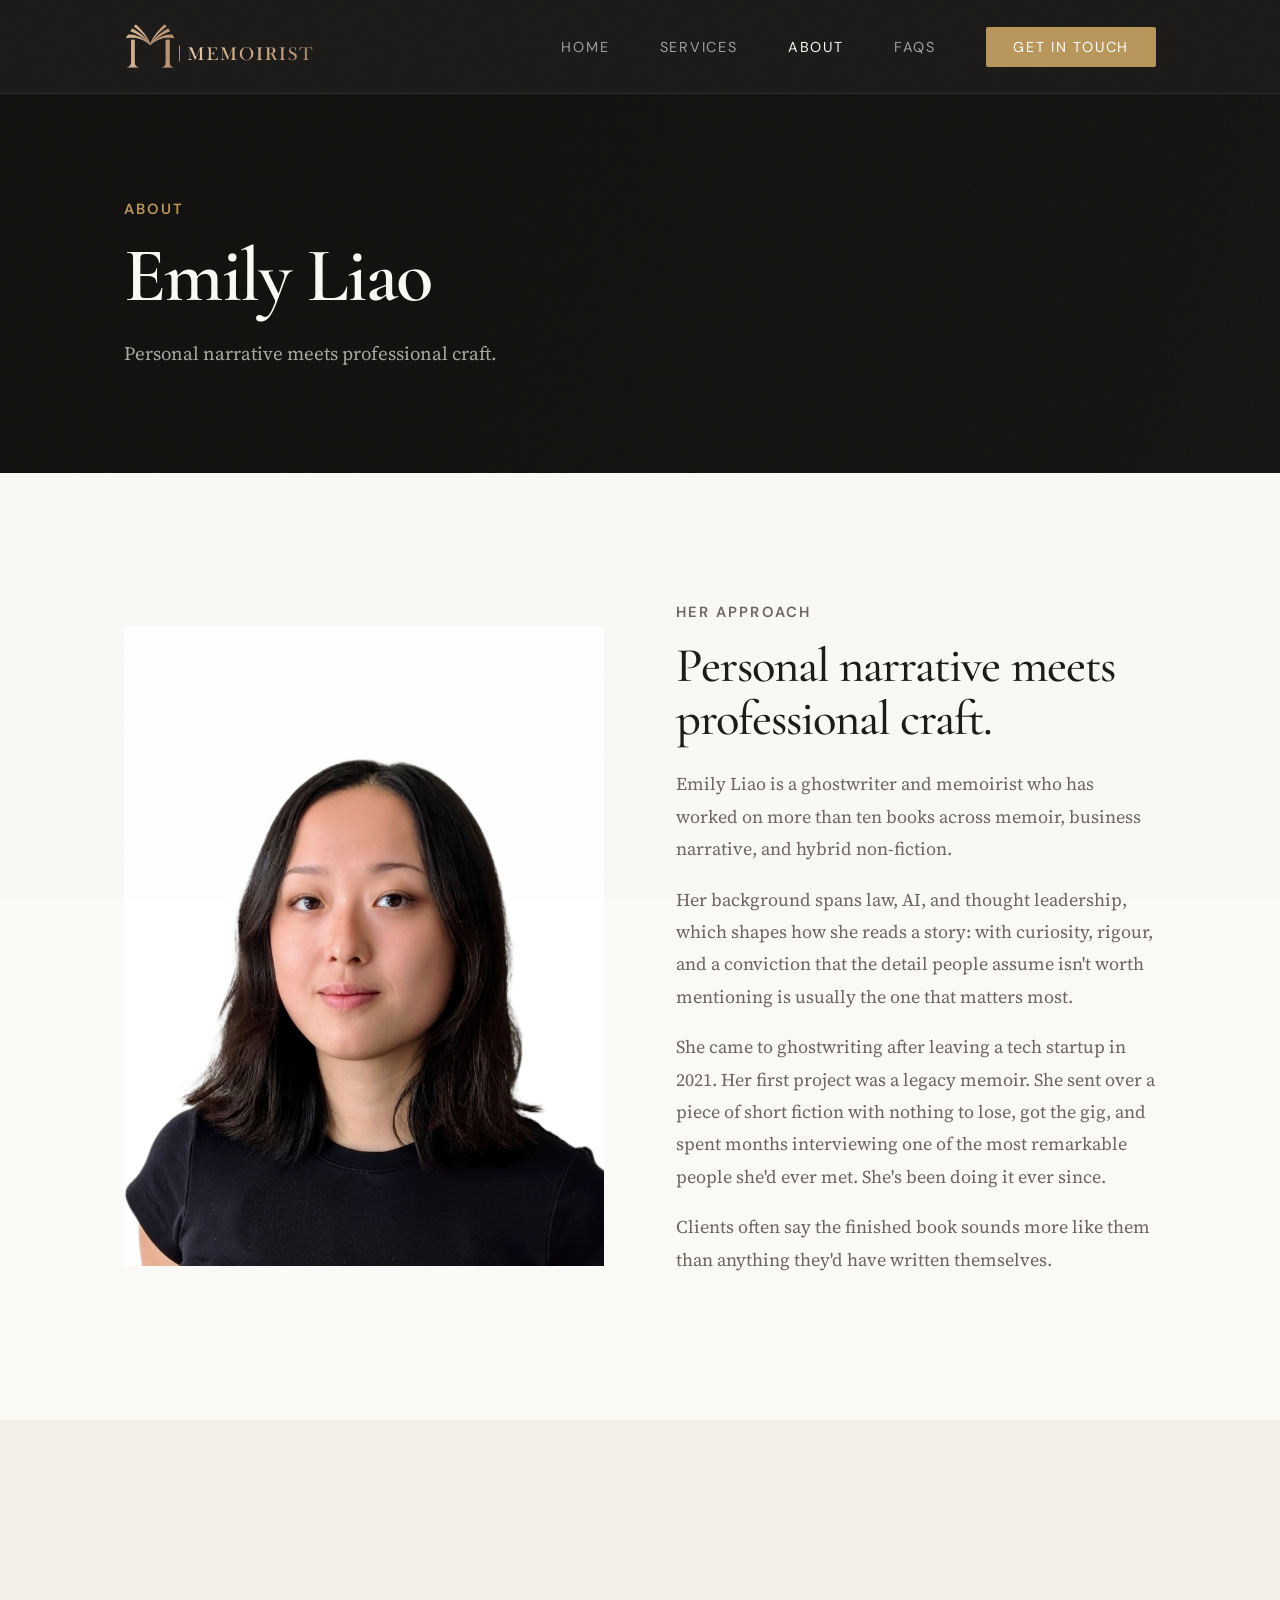
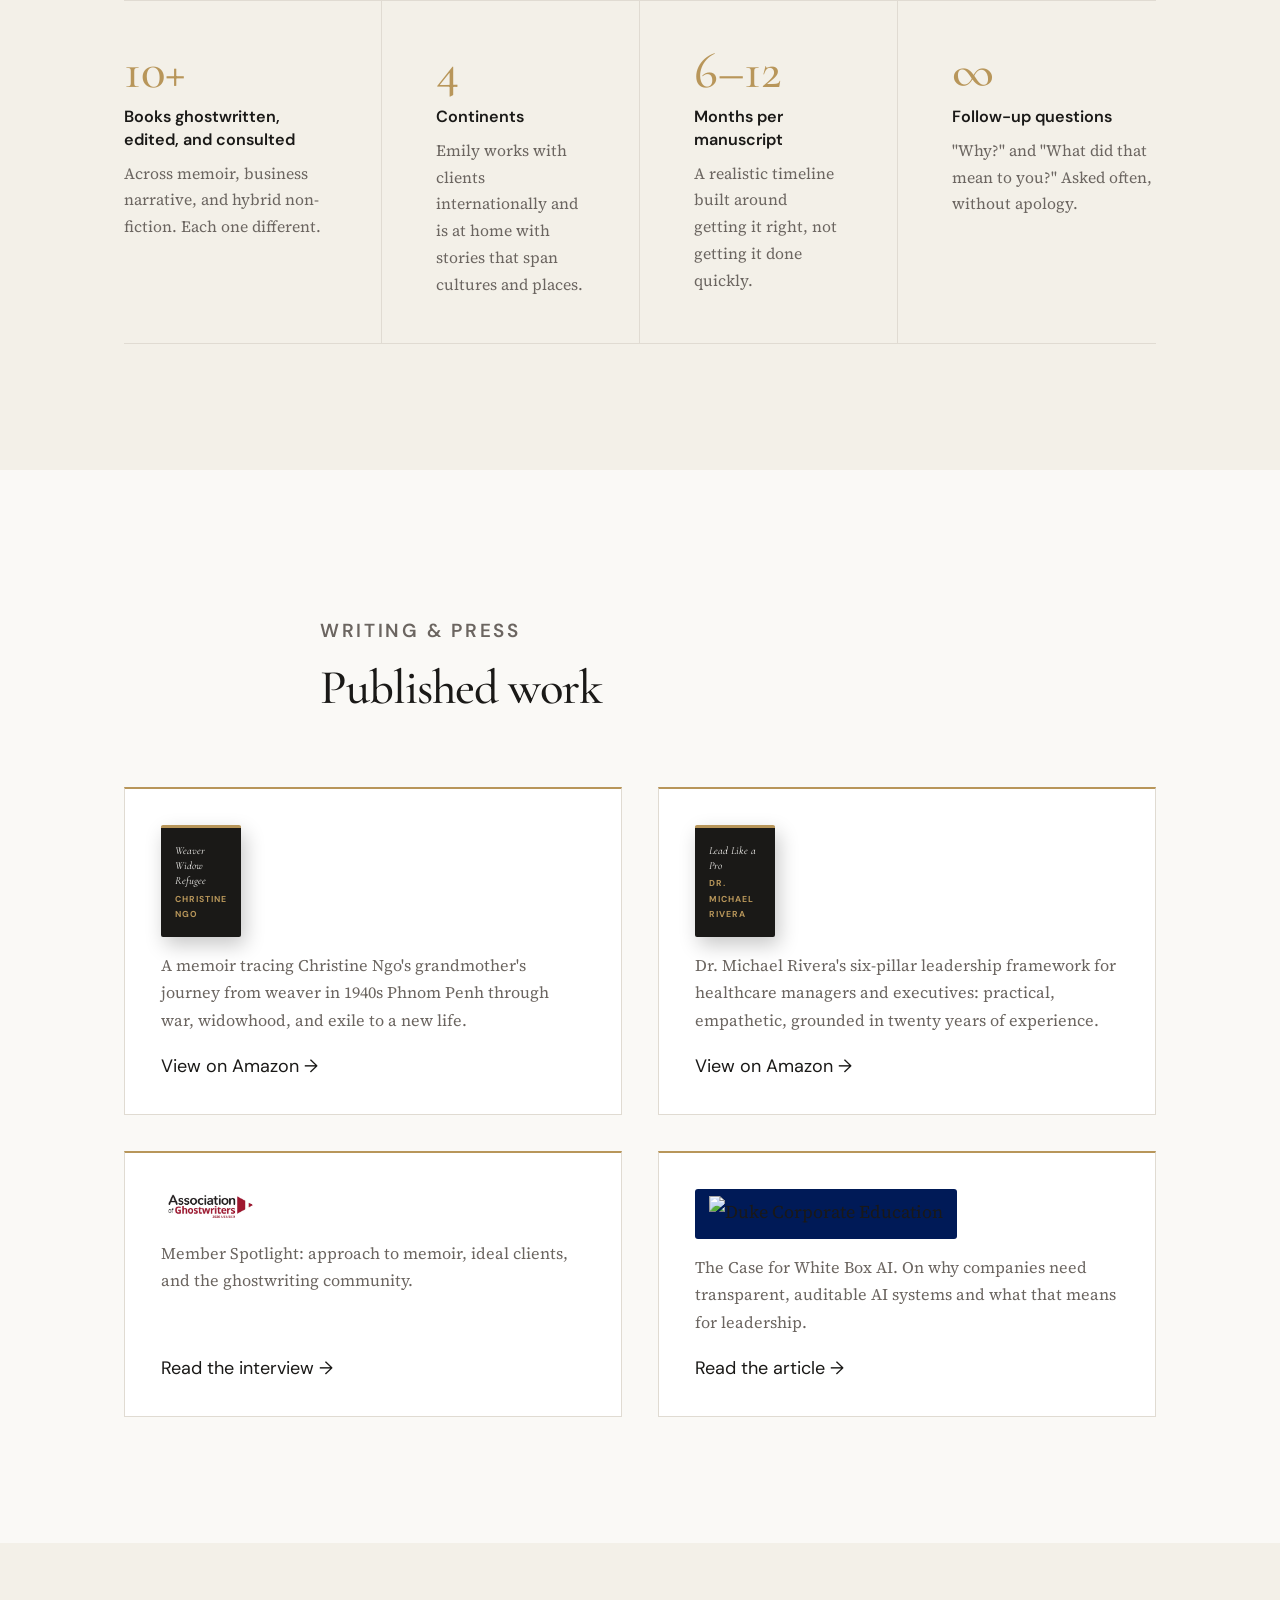
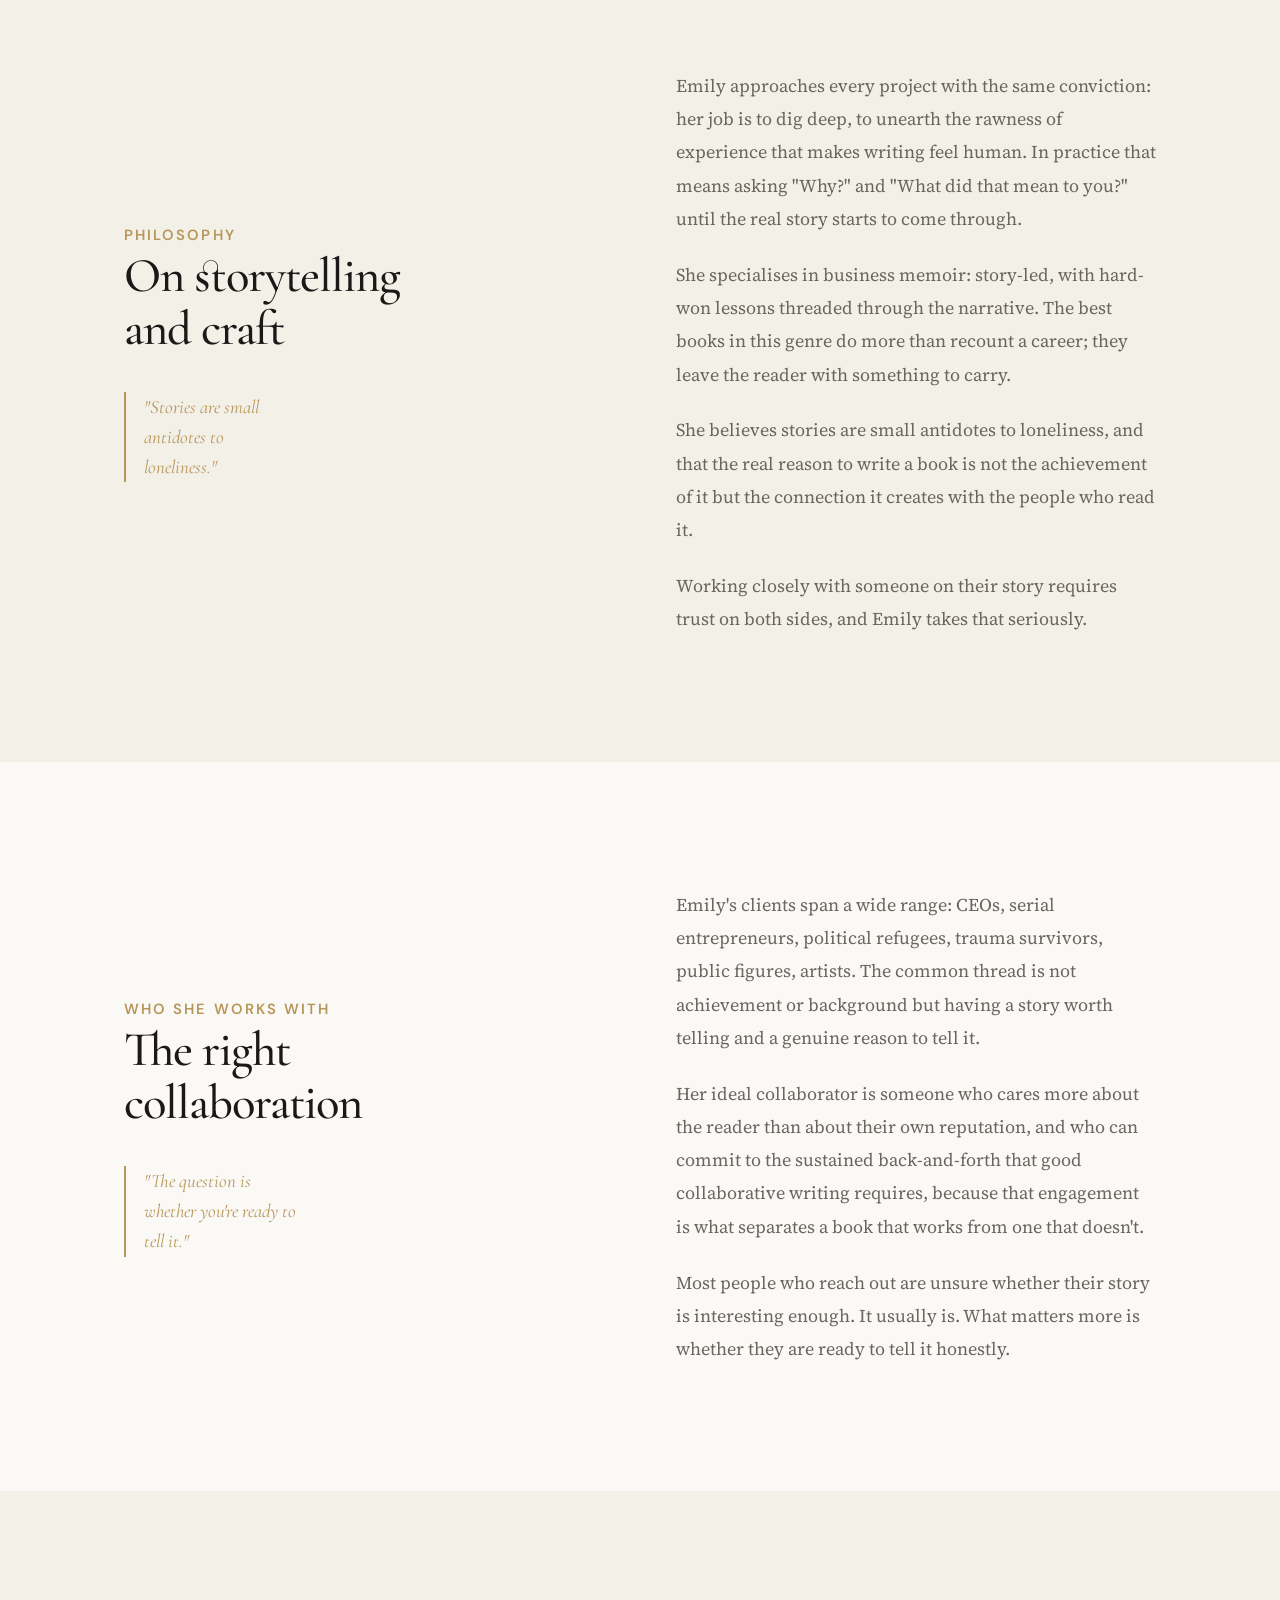
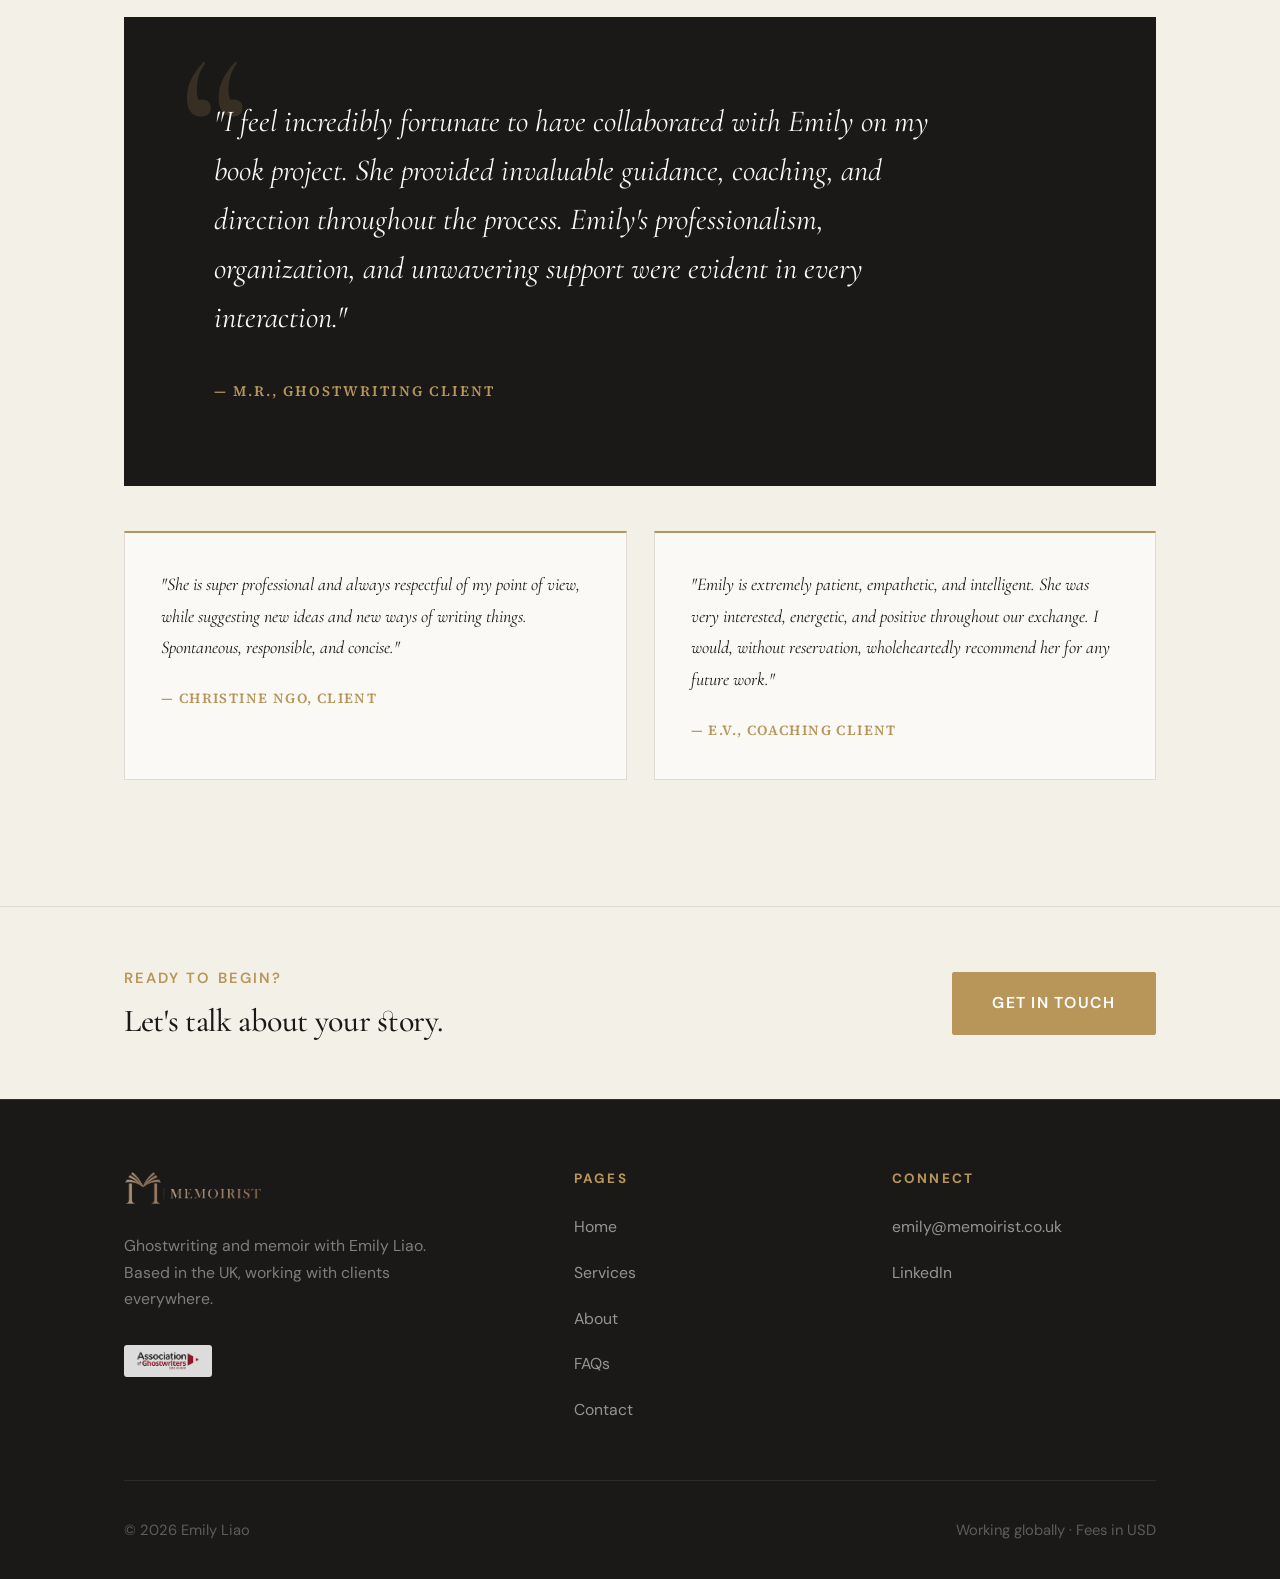
==== commit 6bf8ea43: "Update AoG logo, headshot, book covers, and FAQ icon - Replace AoG CDN logo with local assets/aog-lo" ====
--- a/about.html
+++ b/about.html
@@ -69,7 +69,7 @@
   <section class="section">
     <div class="container">
       <div class="grid-2">
-        <img src="assets/emily.jpg" alt="Emily Liao, memoirist and ghostwriter" class="about-photo" style="min-height: 480px;" data-reveal>
+        <img src="assets/H1.jpg" alt="Emily Liao, memoirist and ghostwriter" class="about-photo" style="min-height: 480px;" data-reveal>
         <div class="about-text" data-reveal data-reveal-delay="120">
           <p class="eyebrow">Her approach</p>
           <h2>Personal narrative meets professional craft.</h2>
@@ -135,9 +135,10 @@
       <div class="press-grid">
 
         <div class="press-item" data-reveal data-reveal-delay="0">
-          <img src="https://m.media-amazon.com/images/P/B0DKJP9C3P.01._SL200_.jpg"
-               alt="Weaver Widow Refugee book cover"
-               class="book-cover-img">
+          <div class="book-cover-mock">
+            <span class="book-cover-mock-title">Weaver Widow Refugee</span>
+            <span class="book-cover-mock-role">Christine Ngo</span>
+          </div>
           <p class="press-desc">
             A memoir tracing Christine Ngo's grandmother's journey from weaver in
             1940s Phnom Penh through war, widowhood, and exile to a new life.
@@ -147,9 +148,10 @@
         </div>
 
         <div class="press-item" data-reveal data-reveal-delay="80">
-          <img src="https://m.media-amazon.com/images/P/1963844580.01._SL200_.jpg"
-               alt="Lead Like a Pro, Inspire Like a Leader book cover"
-               class="book-cover-img">
+          <div class="book-cover-mock">
+            <span class="book-cover-mock-title">Lead Like a Pro</span>
+            <span class="book-cover-mock-role">Dr. Michael Rivera</span>
+          </div>
           <p class="press-desc">
             Dr. Michael Rivera's six-pillar leadership framework for healthcare managers
             and executives: practical, empathetic, grounded in twenty years of experience.
@@ -159,7 +161,7 @@
 
         <div class="press-item" data-reveal data-reveal-delay="0">
           <div class="press-logo-link">
-            <img src="https://associationofghostwriters.org/wp-content/uploads/2021/09/Color-Logo.svg"
+            <img src="assets/aog-logo.png"
                  alt="Association of Ghostwriters"
                  class="press-logo">
           </div>
@@ -298,7 +300,7 @@
           <a class="nav-logo" href="index.html"><img src="assets/logo.png" alt="Memoirist" class="logo-img"></a>
           <p>Ghostwriting and memoir with Emily Liao. Based in the UK, working with clients everywhere.</p>
           <div class="footer-membership">
-            <img src="https://associationofghostwriters.org/wp-content/uploads/2021/09/Color-Logo.svg" alt="Association of Ghostwriters member">
+            <img src="assets/aog-logo.png" alt="Association of Ghostwriters member">
           </div>
         </div>
         <div class="footer-col">
--- a/css/style.css
+++ b/css/style.css
@@ -3,7 +3,7 @@
    Global Styles
    ========================================================================== */
 
-@import url('https://fonts.googleapis.com/css2?family=Cormorant+Garamond:ital,wght@0,300;0,400;0,500;0,600;1,300;1,400;1,500&family=DM+Sans:wght@300;400;500;600&display=swap');
+@import url('https://fonts.googleapis.com/css2?family=Cormorant+Garamond:ital,wght@0,300;0,400;0,500;0,600;1,300;1,400;1,500&family=DM+Sans:wght@300;400;500;600&family=Source+Serif+4:ital,opsz,wght@0,8..60,300;0,8..60,400;0,8..60,600;1,8..60,300;1,8..60,400&display=swap');
 
 /* --------------------------------------------------------------------------
    Custom Properties
@@ -22,6 +22,7 @@
 
   --font-serif: 'Cormorant Garamond', Georgia, serif;
   --font-sans:  'DM Sans', system-ui, sans-serif;
+  --font-body:  'Source Serif 4', Georgia, serif;
 
   --max-w:       1140px;
   --section-gap: 7rem;
@@ -39,10 +40,10 @@
 html { scroll-behavior: smooth; font-size: 18px; }
 
 body {
-  font-family: var(--font-sans);
+  font-family: var(--font-body);
   color: var(--ink);
   background: var(--paper);
-  line-height: 1.85;
+  line-height: 1.8;
   -webkit-font-smoothing: antialiased;
 }
 
@@ -71,9 +72,22 @@
   font-feature-settings: "kern", "liga", "dlig", "onum";
 }
 
-h1 { font-size: clamp(2.9rem, 6vw, 5rem);       letter-spacing: -0.02em; line-height: 1.05; }
+h1 { font-size: clamp(2.9rem, 6vw, 5rem);       letter-spacing: -0.02em; line-height: 1.05; font-weight: 600; }
 h2 { font-size: clamp(2.1rem, 3.8vw, 3.2rem);   letter-spacing: -0.02em; }
 h3 { font-size: clamp(1.25rem, 2.2vw, 1.55rem); letter-spacing: -0.01em; }
+
+/* UI chrome stays in DM Sans — body text uses Libre Caslon */
+.site-nav,
+.site-footer,
+.btn,
+.card-link,
+.service-list-link,
+.stat-label,
+.about-fact-label,
+.footer-bottom,
+input, textarea, select, button {
+  font-family: var(--font-sans);
+}
 
 /* Paragraphs fill their column — max-widths set by context, not globally */
 
@@ -643,11 +657,43 @@
 }
 
 /* --------------------------------------------------------------------------
-   Book cover images (real Amazon covers in press grid)
-   -------------------------------------------------------------------------- */
-
+   Book cover mock — placeholder until real cover images are provided
+   -------------------------------------------------------------------------- */
+
+.book-cover-mock {
+  display: inline-flex;
+  flex-direction: column;
+  justify-content: space-between;
+  background: var(--ink);
+  padding: 0.875rem 0.75rem 0.75rem;
+  width: 80px;
+  height: 112px;
+  border-radius: 2px;
+  border-top: 3px solid var(--gold);
+  box-shadow: 4px 8px 20px rgba(0,0,0,0.22);
+  flex-shrink: 0;
+}
+
+.book-cover-mock-title {
+  font-family: var(--font-serif);
+  font-style: italic;
+  font-size: 0.6rem;
+  color: var(--paper);
+  line-height: 1.4;
+}
+
+.book-cover-mock-role {
+  font-size: 0.48rem;
+  font-weight: 700;
+  font-family: var(--font-sans);
+  letter-spacing: 0.12em;
+  text-transform: uppercase;
+  color: var(--gold);
+}
+
+/* Real cover images — swap in once files are uploaded */
 .book-cover-img {
-  width: 90px;
+  width: 80px;
   height: auto;
   border-radius: 2px;
   box-shadow: 4px 8px 20px rgba(0,0,0,0.22);
@@ -880,6 +926,11 @@
   font-size: 0.95rem;
   line-height: 1.7;
   max-width: 52ch;
+  margin-bottom: 0;
+}
+
+.service-list-body {
+  padding-bottom: 0.5rem;
 }
 
 .service-list-link {
@@ -892,7 +943,7 @@
   letter-spacing: 0.08em;
   text-transform: uppercase;
   white-space: nowrap;
-  padding-top: 0.3rem;
+  padding-top: 1.25rem;
   transition: color var(--transition);
 }
 
@@ -1014,23 +1065,10 @@
 
 .faq-icon {
   flex-shrink: 0;
-  width: 1.5rem;
-  height: 1.5rem;
-  border-radius: 50%;
-  border: 1.5px solid var(--rule);
-  display: flex;
-  align-items: center;
-  justify-content: center;
-  font-size: 0.85rem;
-  transition: all var(--transition);
+  font-size: 1.1rem;
+  color: var(--gold);
   margin-top: 0.1rem;
-}
-
-.faq-item.open .faq-icon {
-  background: var(--gold);
-  border-color: var(--gold);
-  color: var(--white);
-  transform: rotate(45deg);
+  line-height: 1;
 }
 
 .faq-a {
@@ -1304,10 +1342,12 @@
 }
 
 .footer-membership img {
-  height: 28px;
+  height: 32px;
   width: auto;
-  opacity: 0.55;
-  filter: brightness(0) invert(1);
+  opacity: 0.85;
+  background: white;
+  border-radius: 3px;
+  padding: 3px 8px;
 }
 
 .footer-membership-label {
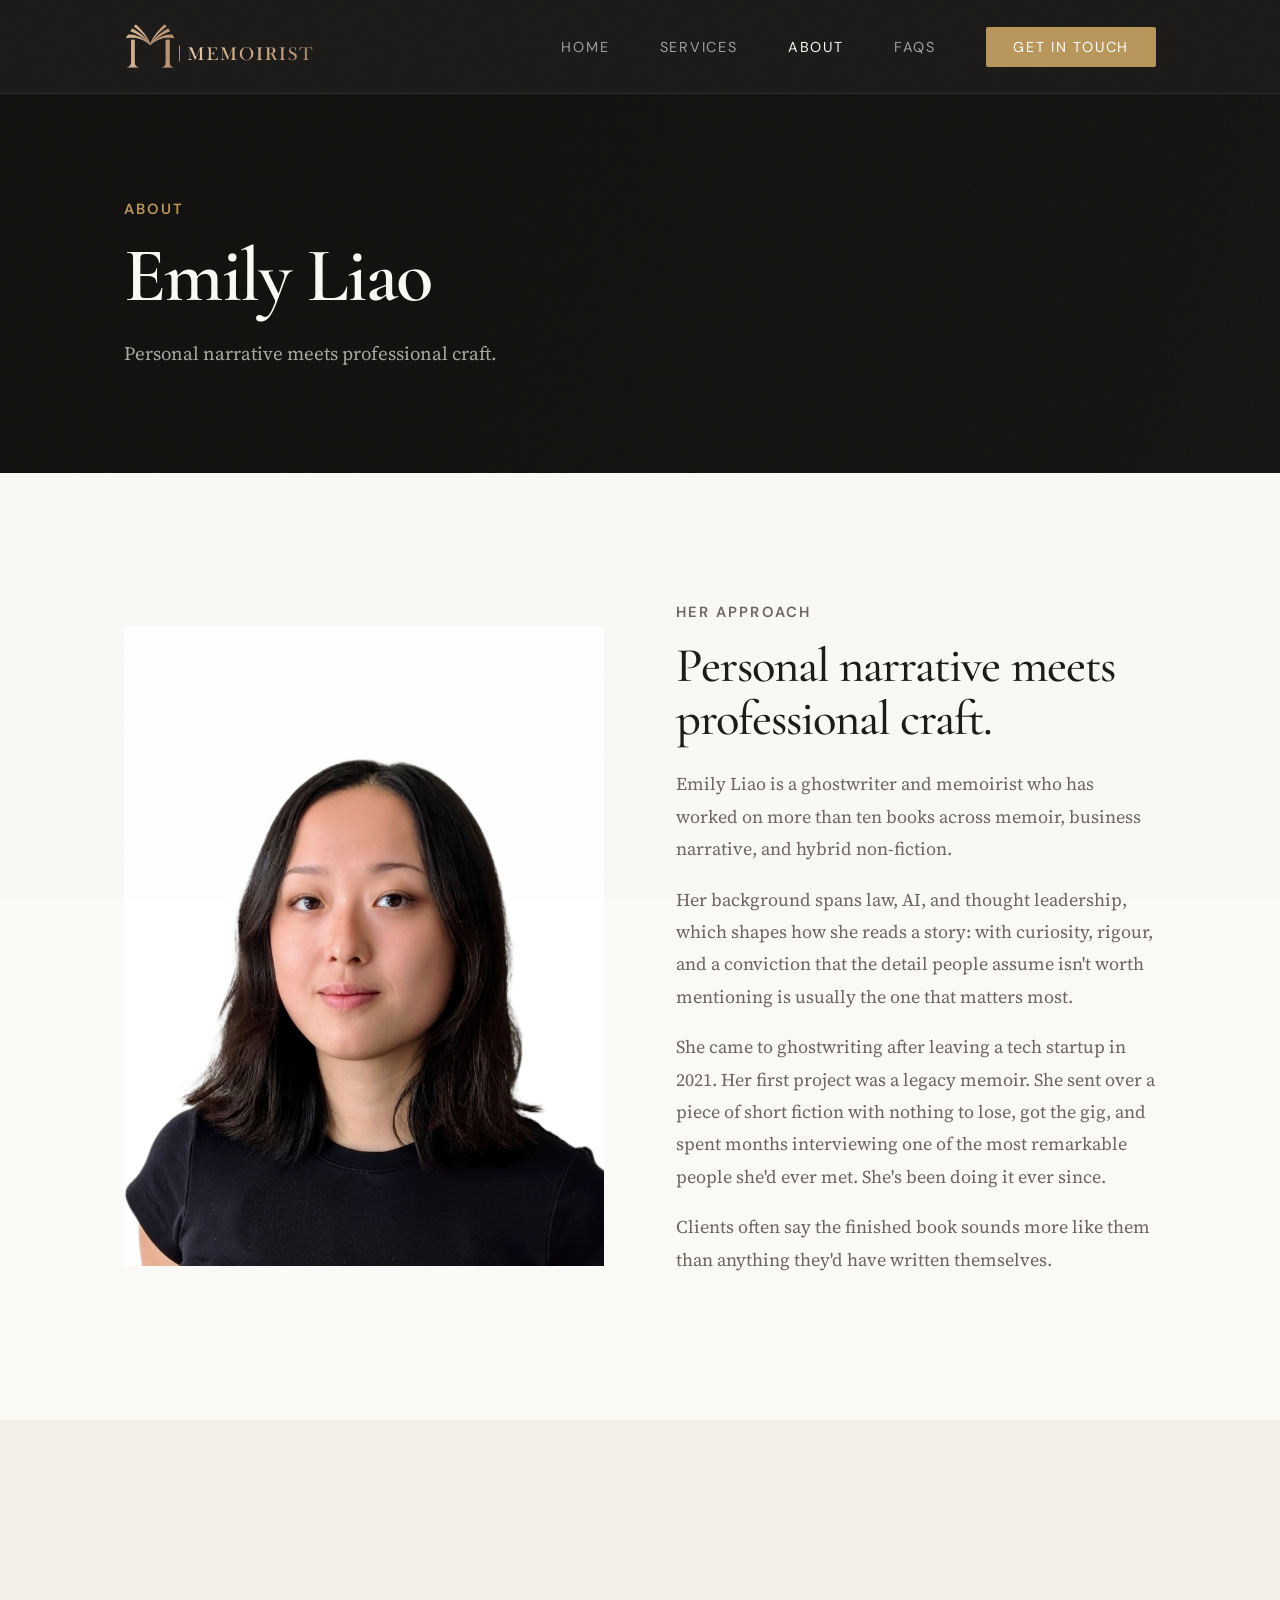
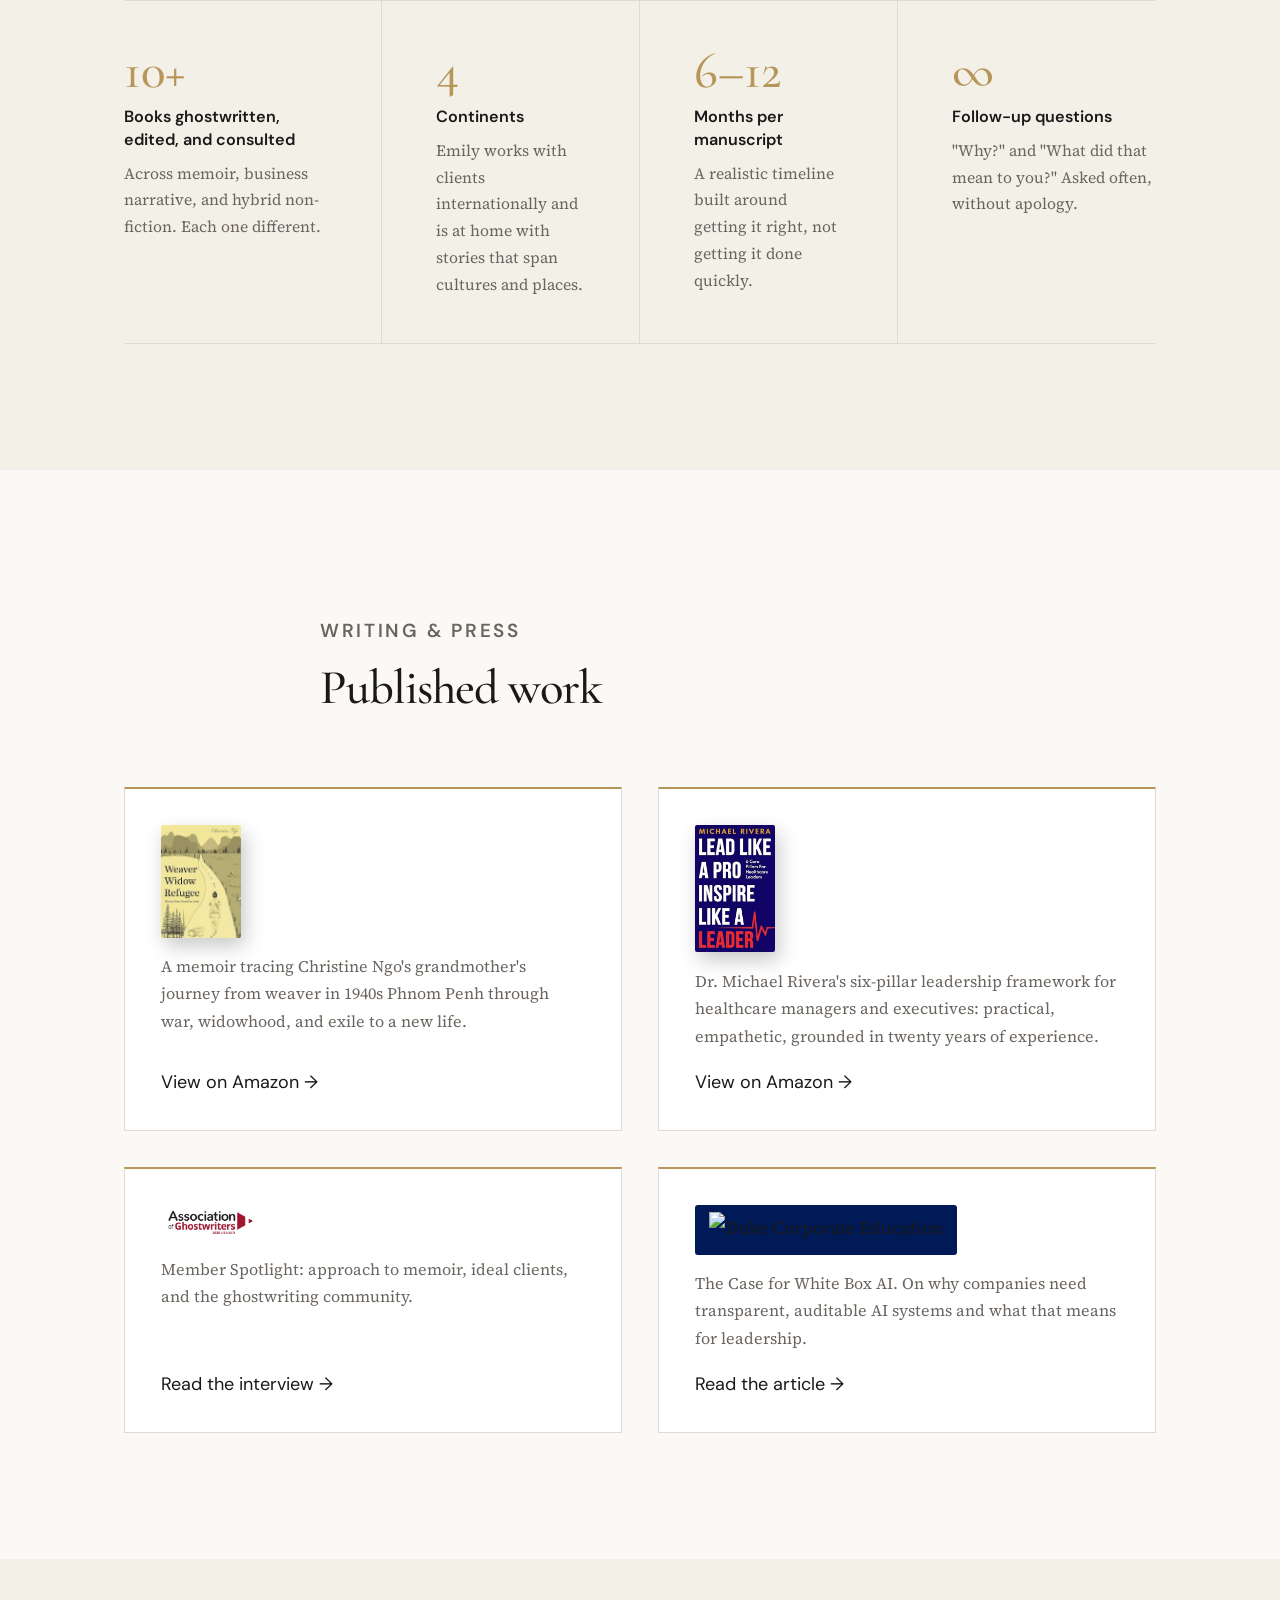
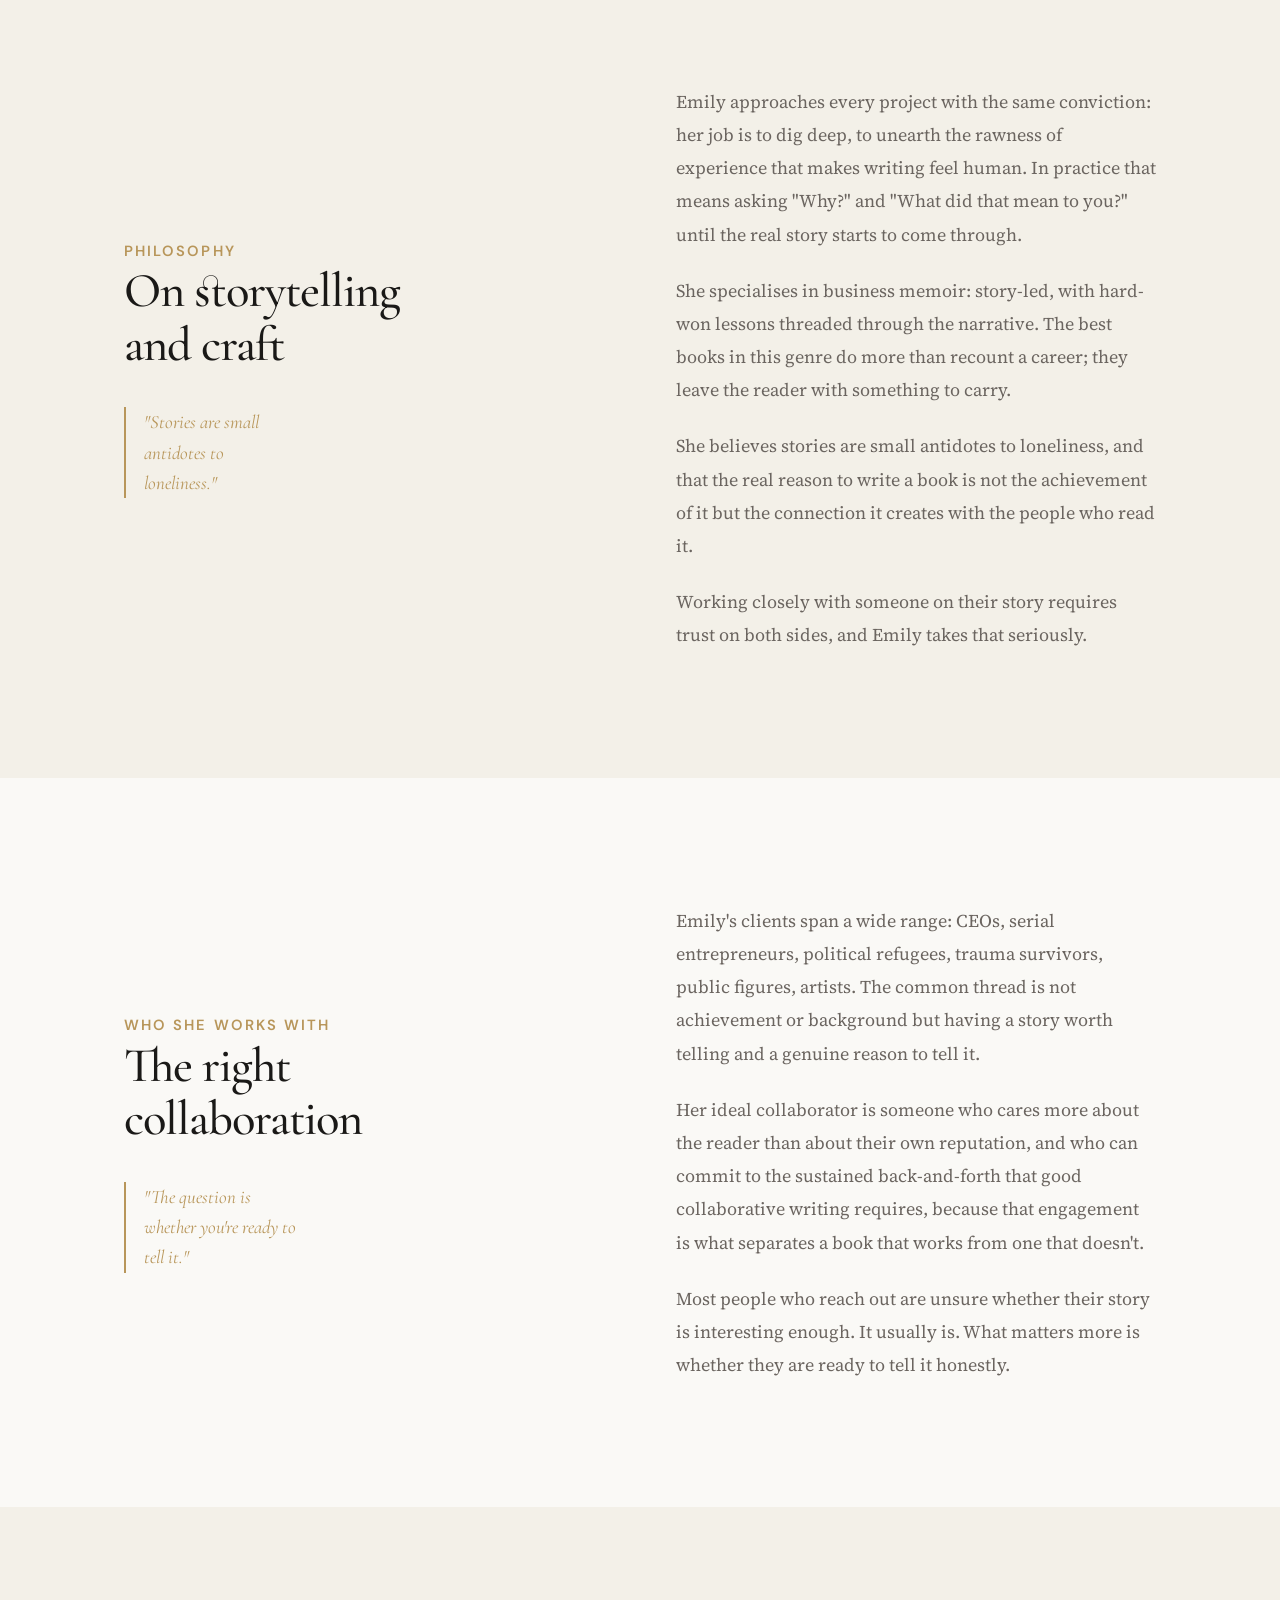
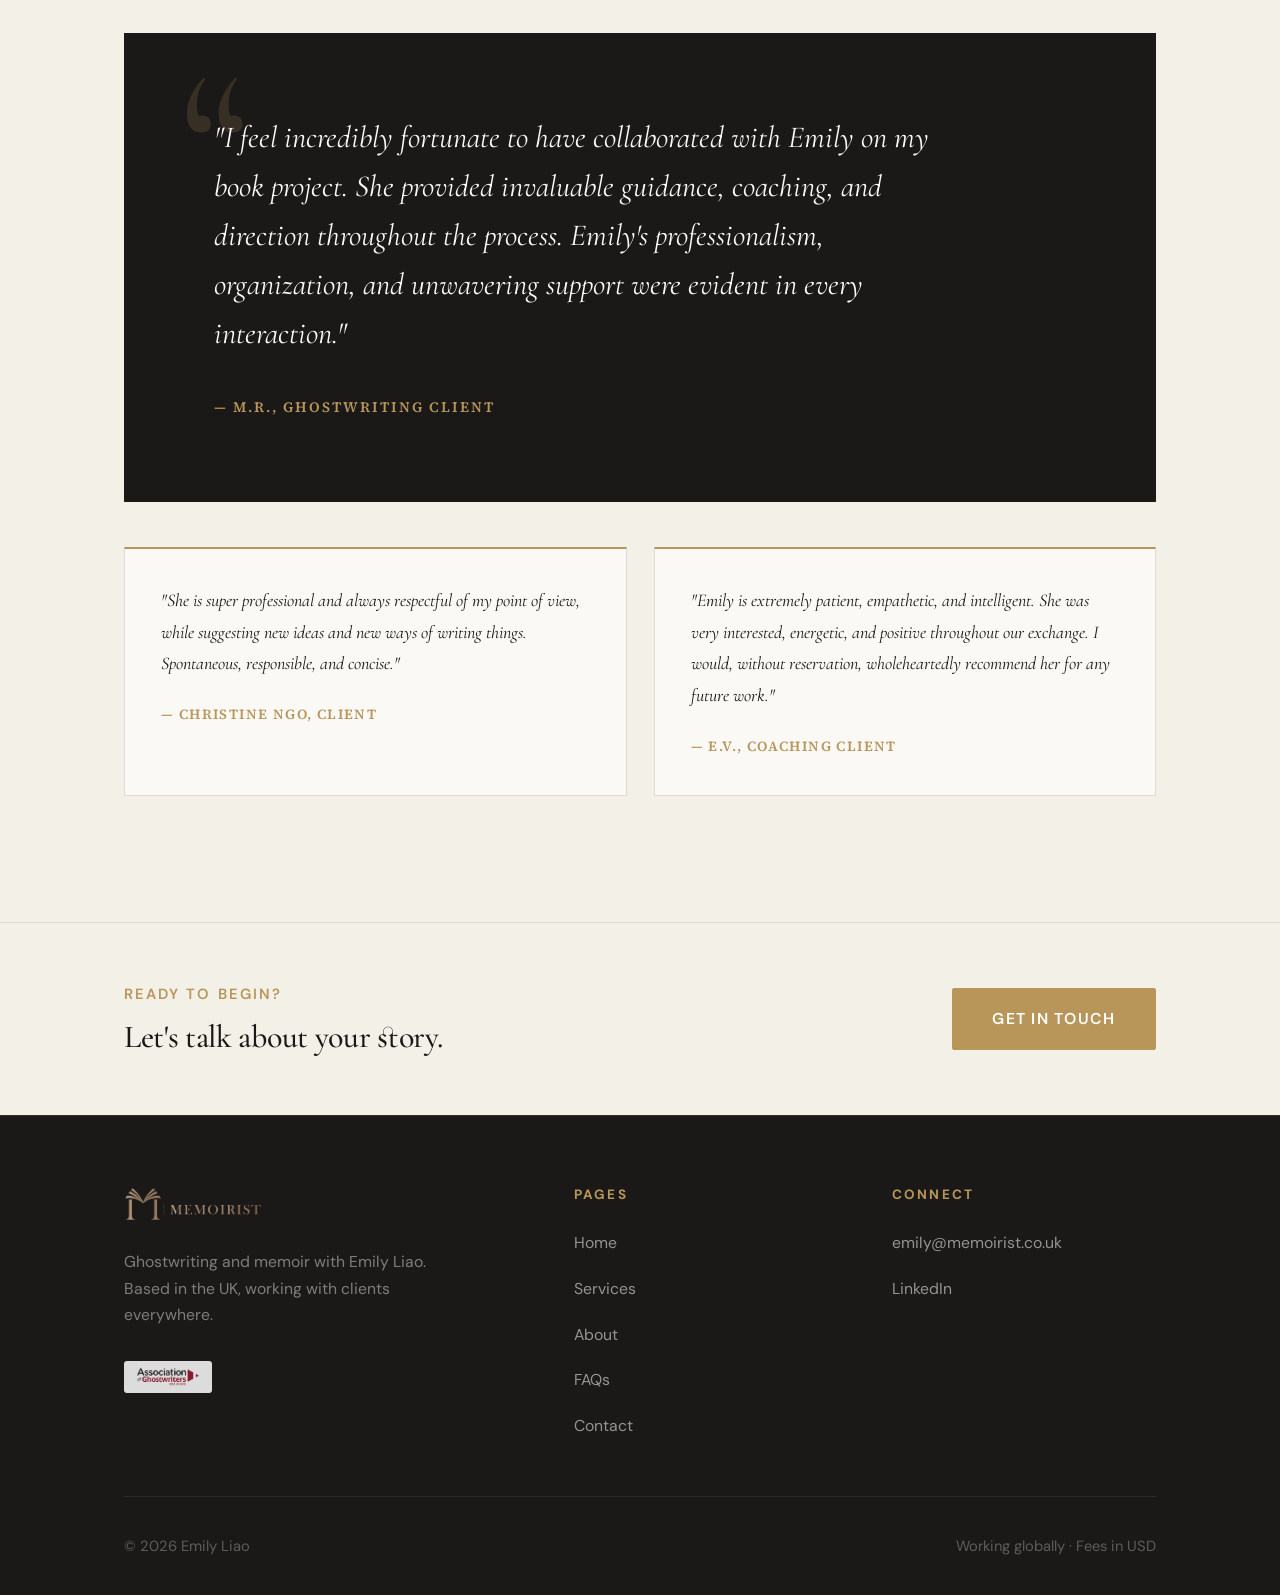
==== commit 9f74166a: "Add real book cover images and fix homepage title - Download Weaver Widow Refugee cover from Goodrea" ====
--- a/about.html
+++ b/about.html
@@ -135,10 +135,9 @@
       <div class="press-grid">
 
         <div class="press-item" data-reveal data-reveal-delay="0">
-          <div class="book-cover-mock">
-            <span class="book-cover-mock-title">Weaver Widow Refugee</span>
-            <span class="book-cover-mock-role">Christine Ngo</span>
-          </div>
+          <img src="assets/cover-weaver-widow-refugee.jpg"
+               alt="Weaver Widow Refugee book cover"
+               class="book-cover-img">
           <p class="press-desc">
             A memoir tracing Christine Ngo's grandmother's journey from weaver in
             1940s Phnom Penh through war, widowhood, and exile to a new life.
@@ -148,10 +147,9 @@
         </div>
 
         <div class="press-item" data-reveal data-reveal-delay="80">
-          <div class="book-cover-mock">
-            <span class="book-cover-mock-title">Lead Like a Pro</span>
-            <span class="book-cover-mock-role">Dr. Michael Rivera</span>
-          </div>
+          <img src="assets/cover-lead-like-a-pro.jpg"
+               alt="Lead Like a Pro, Inspire Like a Leader book cover"
+               class="book-cover-img">
           <p class="press-desc">
             Dr. Michael Rivera's six-pillar leadership framework for healthcare managers
             and executives: practical, empathetic, grounded in twenty years of experience.
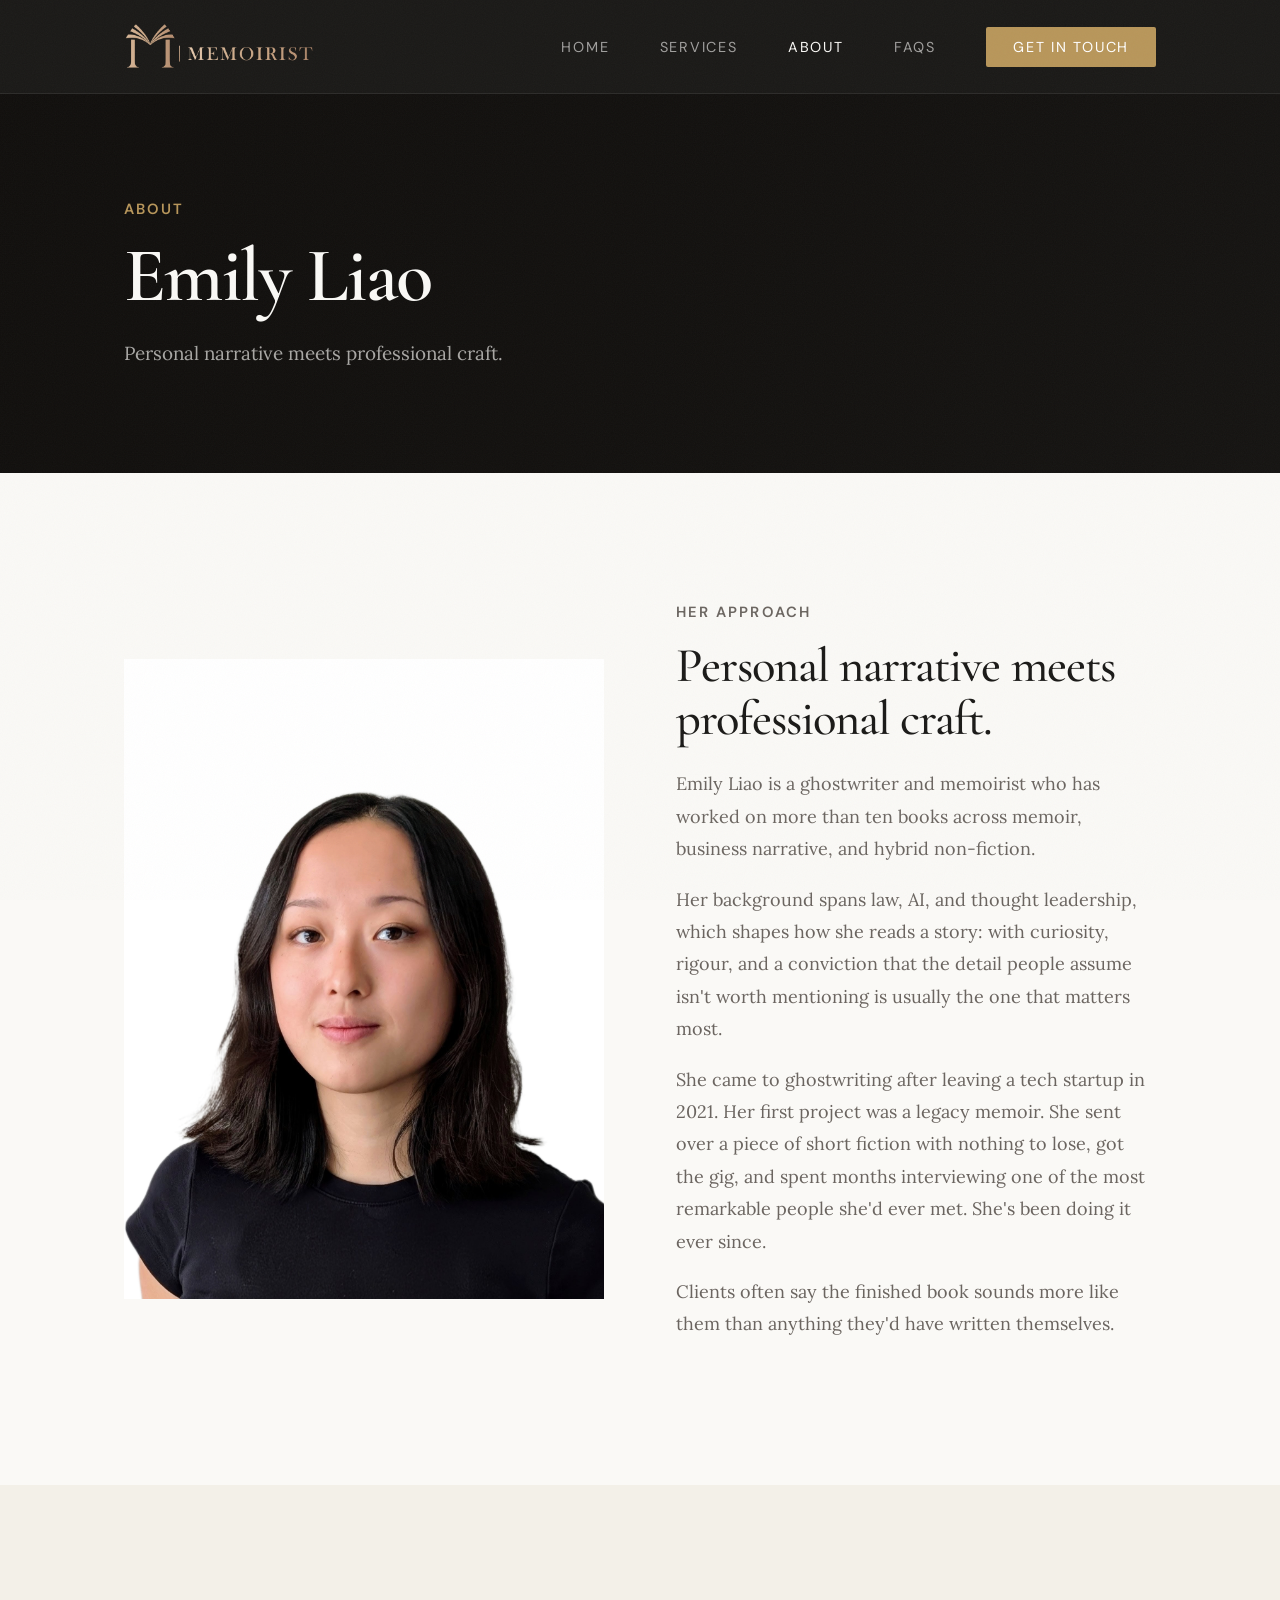
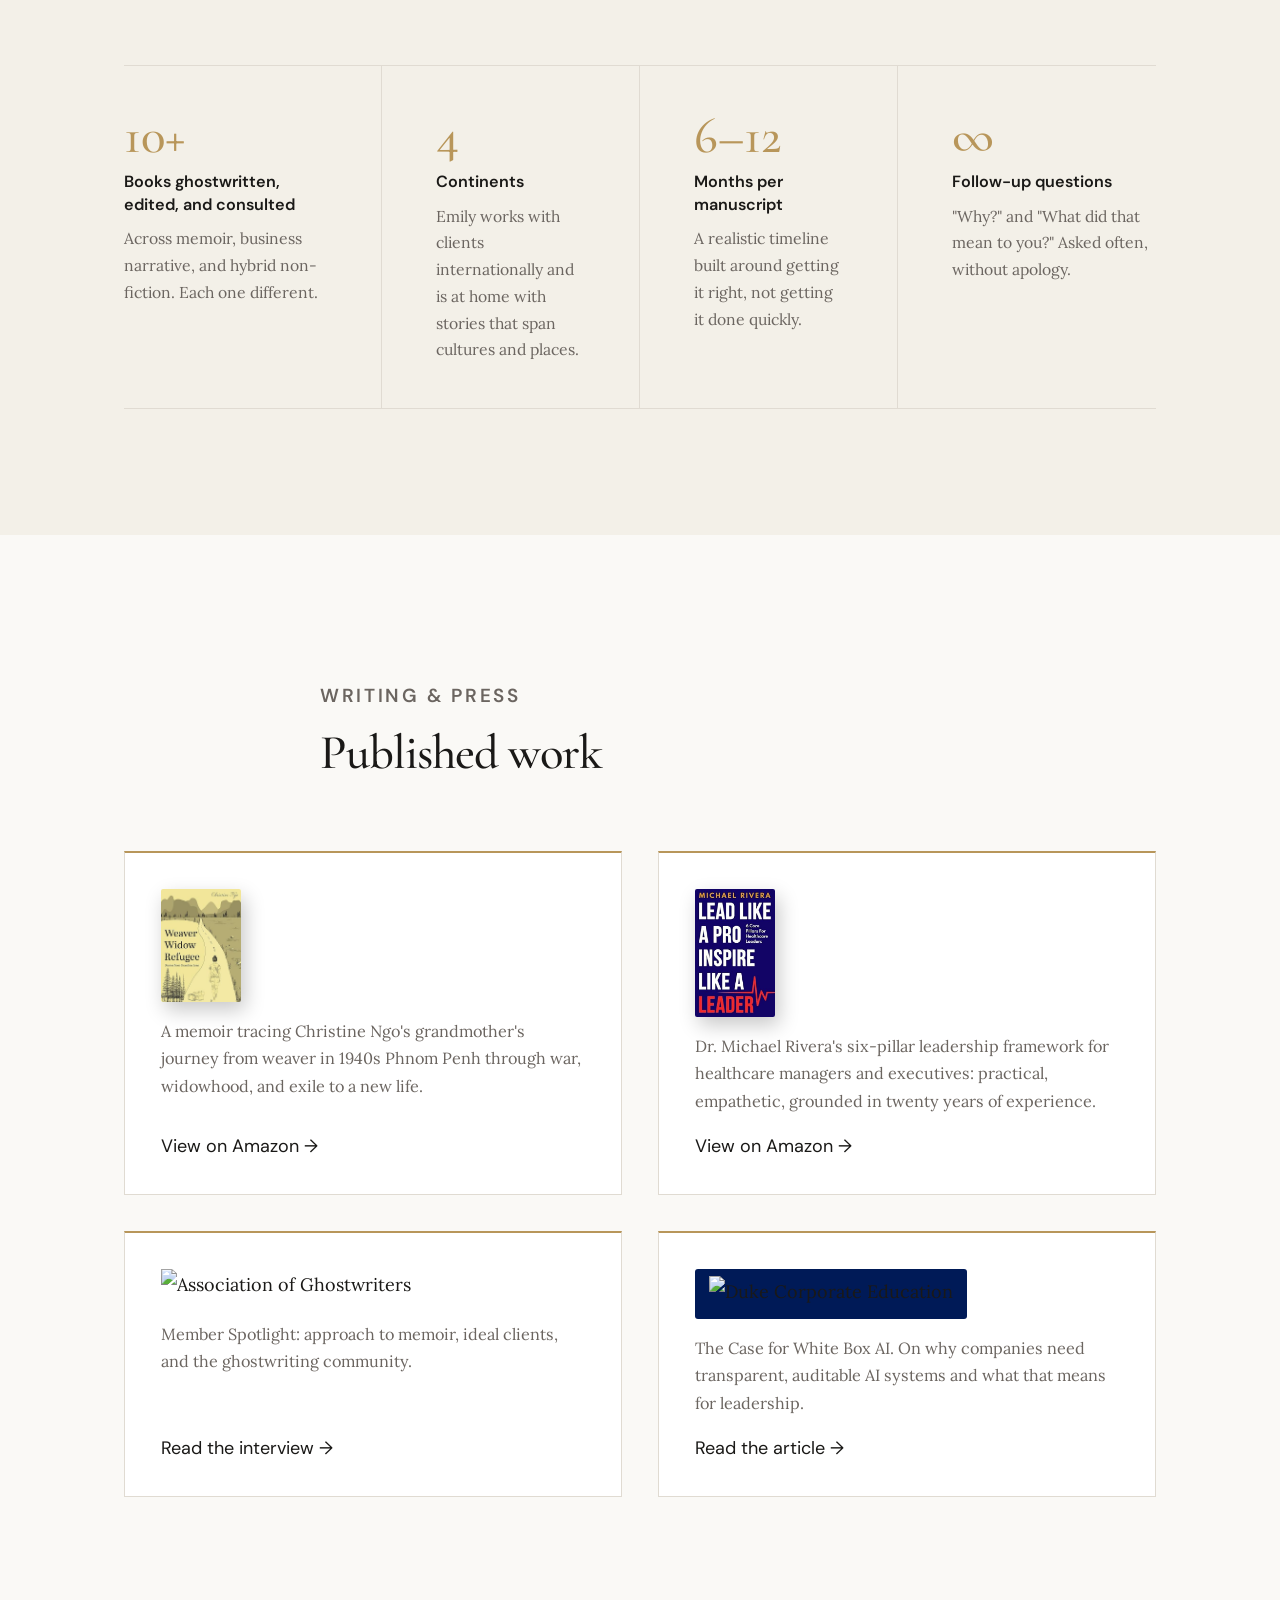
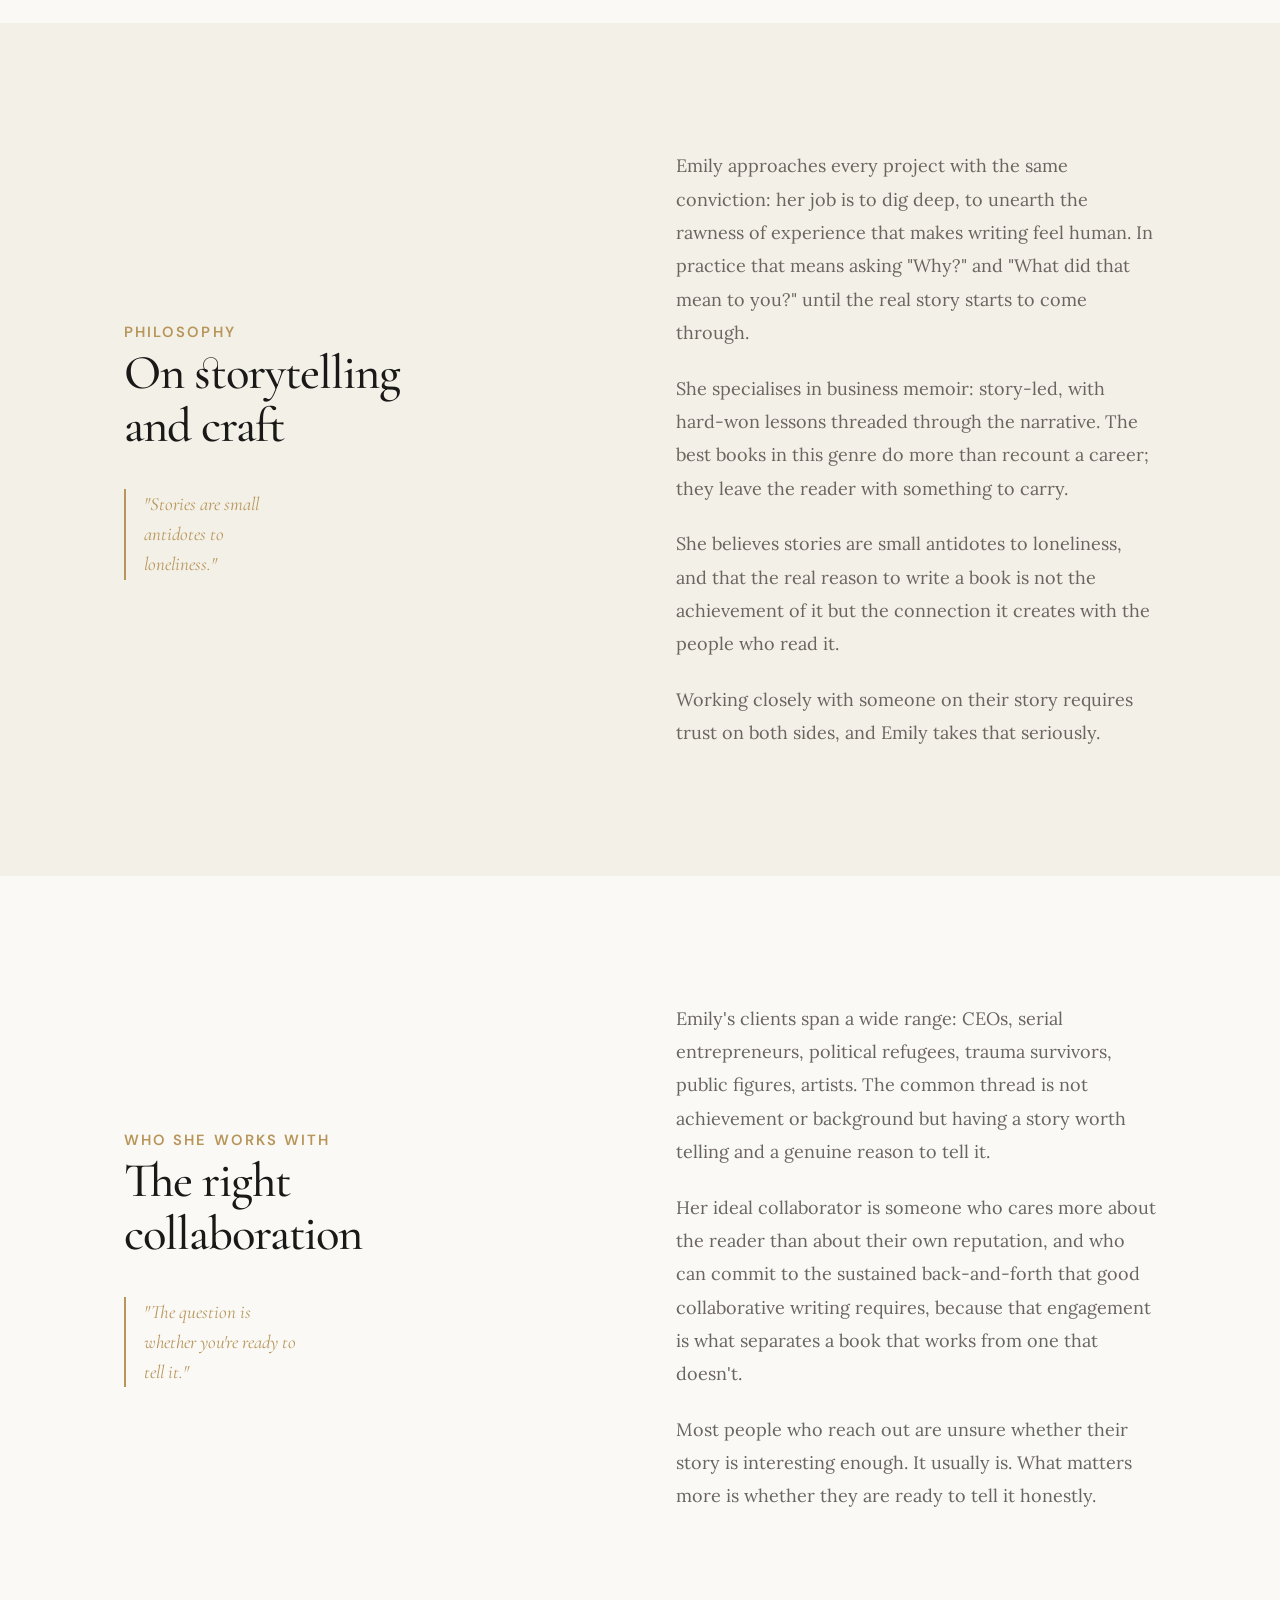
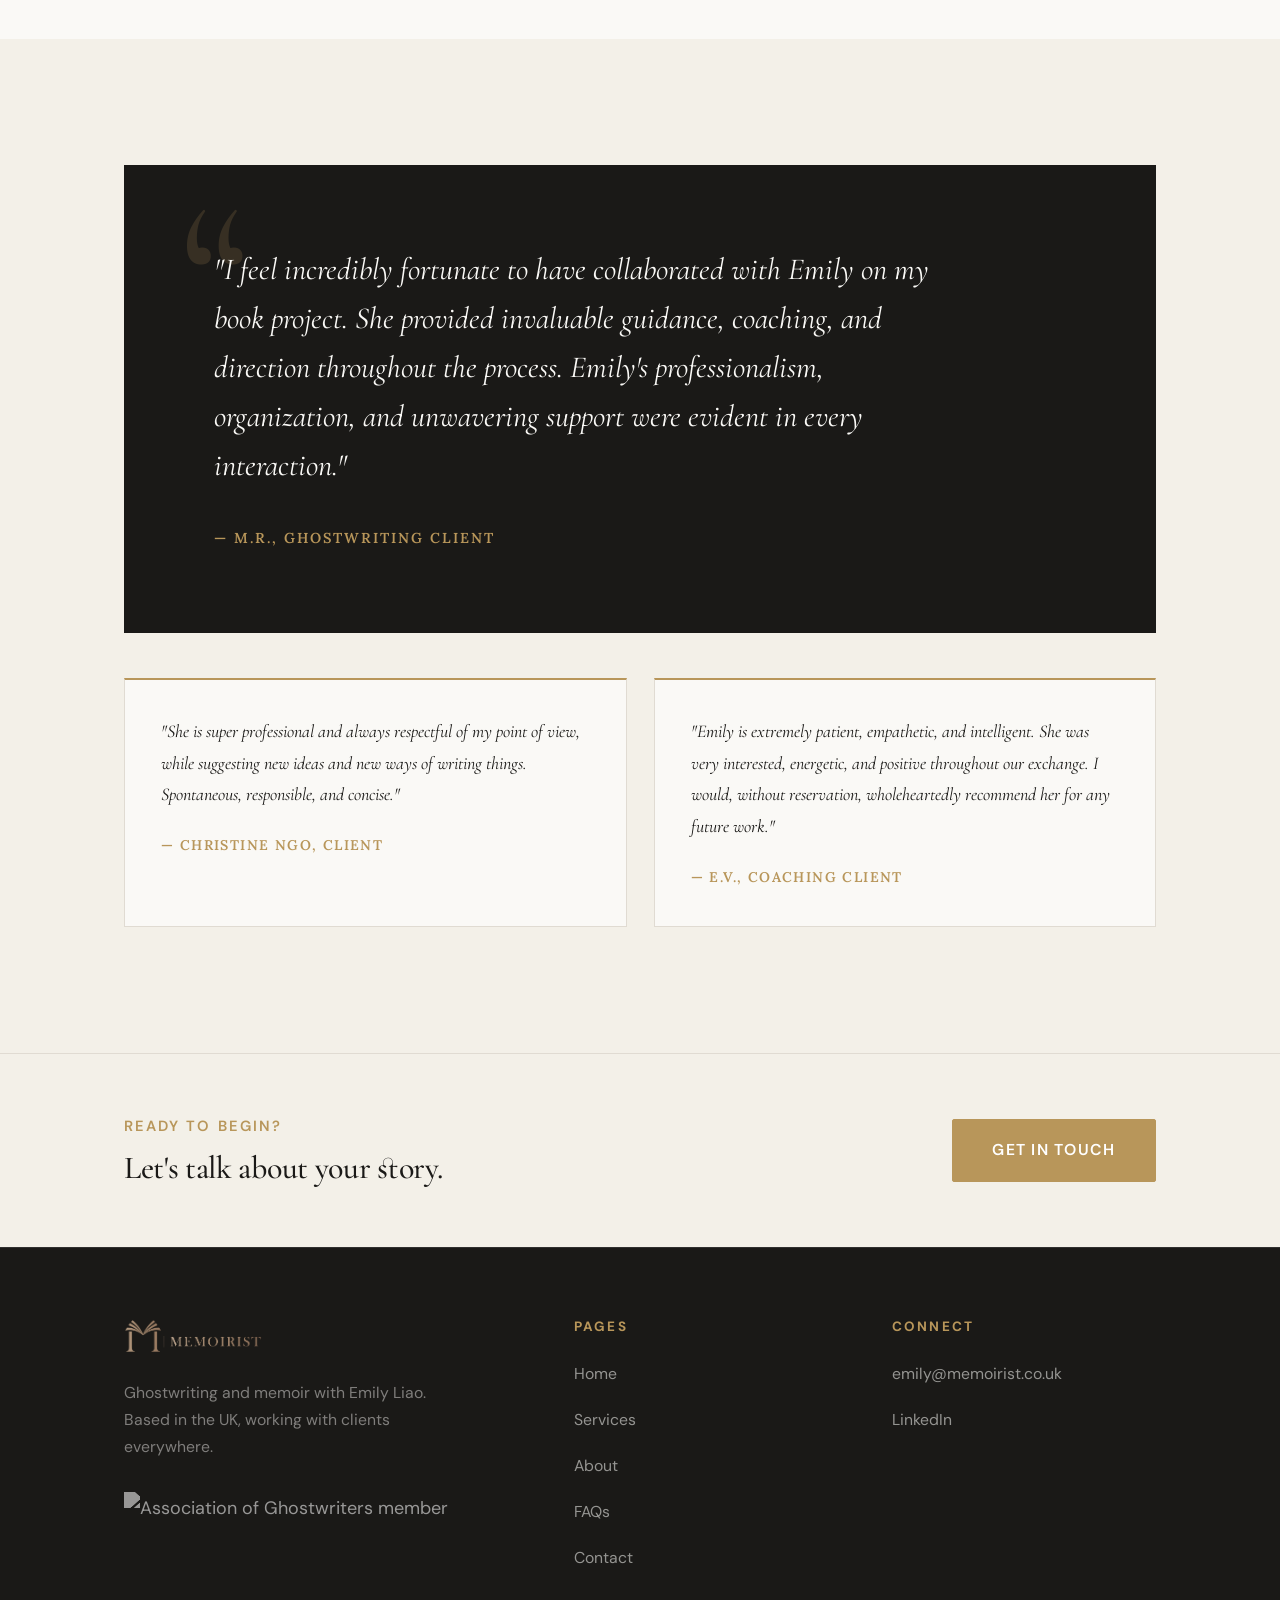
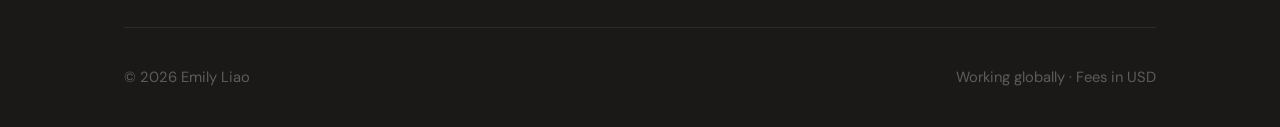
==== commit 9ad9523b: "Revert AoG logo to CDN SVG and fix first/third person consistency AoG logo: revert all pages to orig" ====
--- a/about.html
+++ b/about.html
@@ -159,7 +159,7 @@
 
         <div class="press-item" data-reveal data-reveal-delay="0">
           <div class="press-logo-link">
-            <img src="assets/aog-logo.png"
+            <img src="https://associationofghostwriters.org/wp-content/uploads/2021/09/Color-Logo.svg"
                  alt="Association of Ghostwriters"
                  class="press-logo">
           </div>
@@ -298,7 +298,7 @@
           <a class="nav-logo" href="index.html"><img src="assets/logo.png" alt="Memoirist" class="logo-img"></a>
           <p>Ghostwriting and memoir with Emily Liao. Based in the UK, working with clients everywhere.</p>
           <div class="footer-membership">
-            <img src="assets/aog-logo.png" alt="Association of Ghostwriters member">
+            <img src="https://associationofghostwriters.org/wp-content/uploads/2021/09/Color-Logo.svg" alt="Association of Ghostwriters member">
           </div>
         </div>
         <div class="footer-col">
--- a/css/style.css
+++ b/css/style.css
@@ -3,7 +3,7 @@
    Global Styles
    ========================================================================== */
 
-@import url('https://fonts.googleapis.com/css2?family=Cormorant+Garamond:ital,wght@0,300;0,400;0,500;0,600;1,300;1,400;1,500&family=DM+Sans:wght@300;400;500;600&family=Source+Serif+4:ital,opsz,wght@0,8..60,300;0,8..60,400;0,8..60,600;1,8..60,300;1,8..60,400&display=swap');
+@import url('https://fonts.googleapis.com/css2?family=Cormorant+Garamond:ital,wght@0,300;0,400;0,500;0,600;1,300;1,400;1,500&family=DM+Sans:wght@300;400;500;600&family=Lora:ital,wght@0,400;0,500;1,400;1,500&display=swap');
 
 /* --------------------------------------------------------------------------
    Custom Properties
@@ -22,7 +22,7 @@
 
   --font-serif: 'Cormorant Garamond', Georgia, serif;
   --font-sans:  'DM Sans', system-ui, sans-serif;
-  --font-body:  'Source Serif 4', Georgia, serif;
+  --font-body:  'Lora', Georgia, serif;
 
   --max-w:       1140px;
   --section-gap: 7rem;
@@ -1342,12 +1342,10 @@
 }
 
 .footer-membership img {
-  height: 32px;
+  height: 28px;
   width: auto;
-  opacity: 0.85;
-  background: white;
-  border-radius: 3px;
-  padding: 3px 8px;
+  opacity: 0.55;
+  filter: brightness(0) invert(1);
 }
 
 .footer-membership-label {
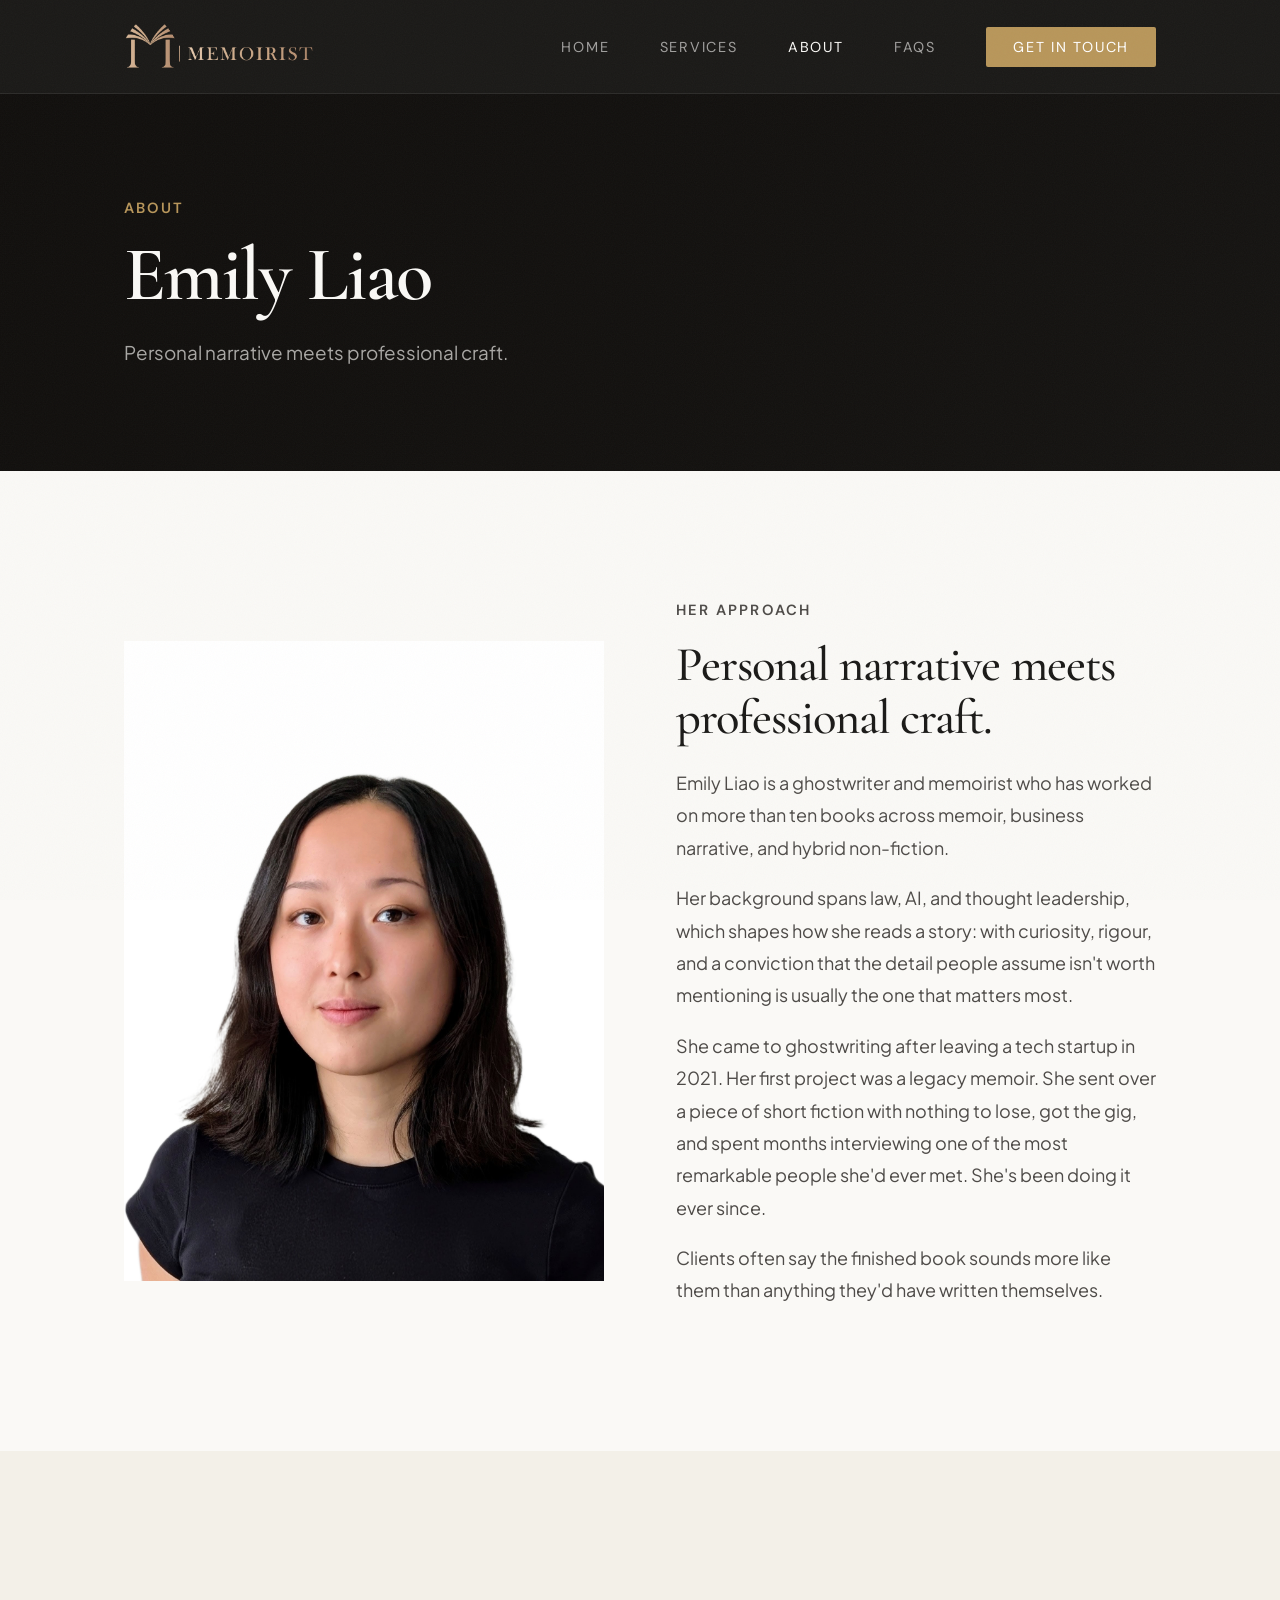
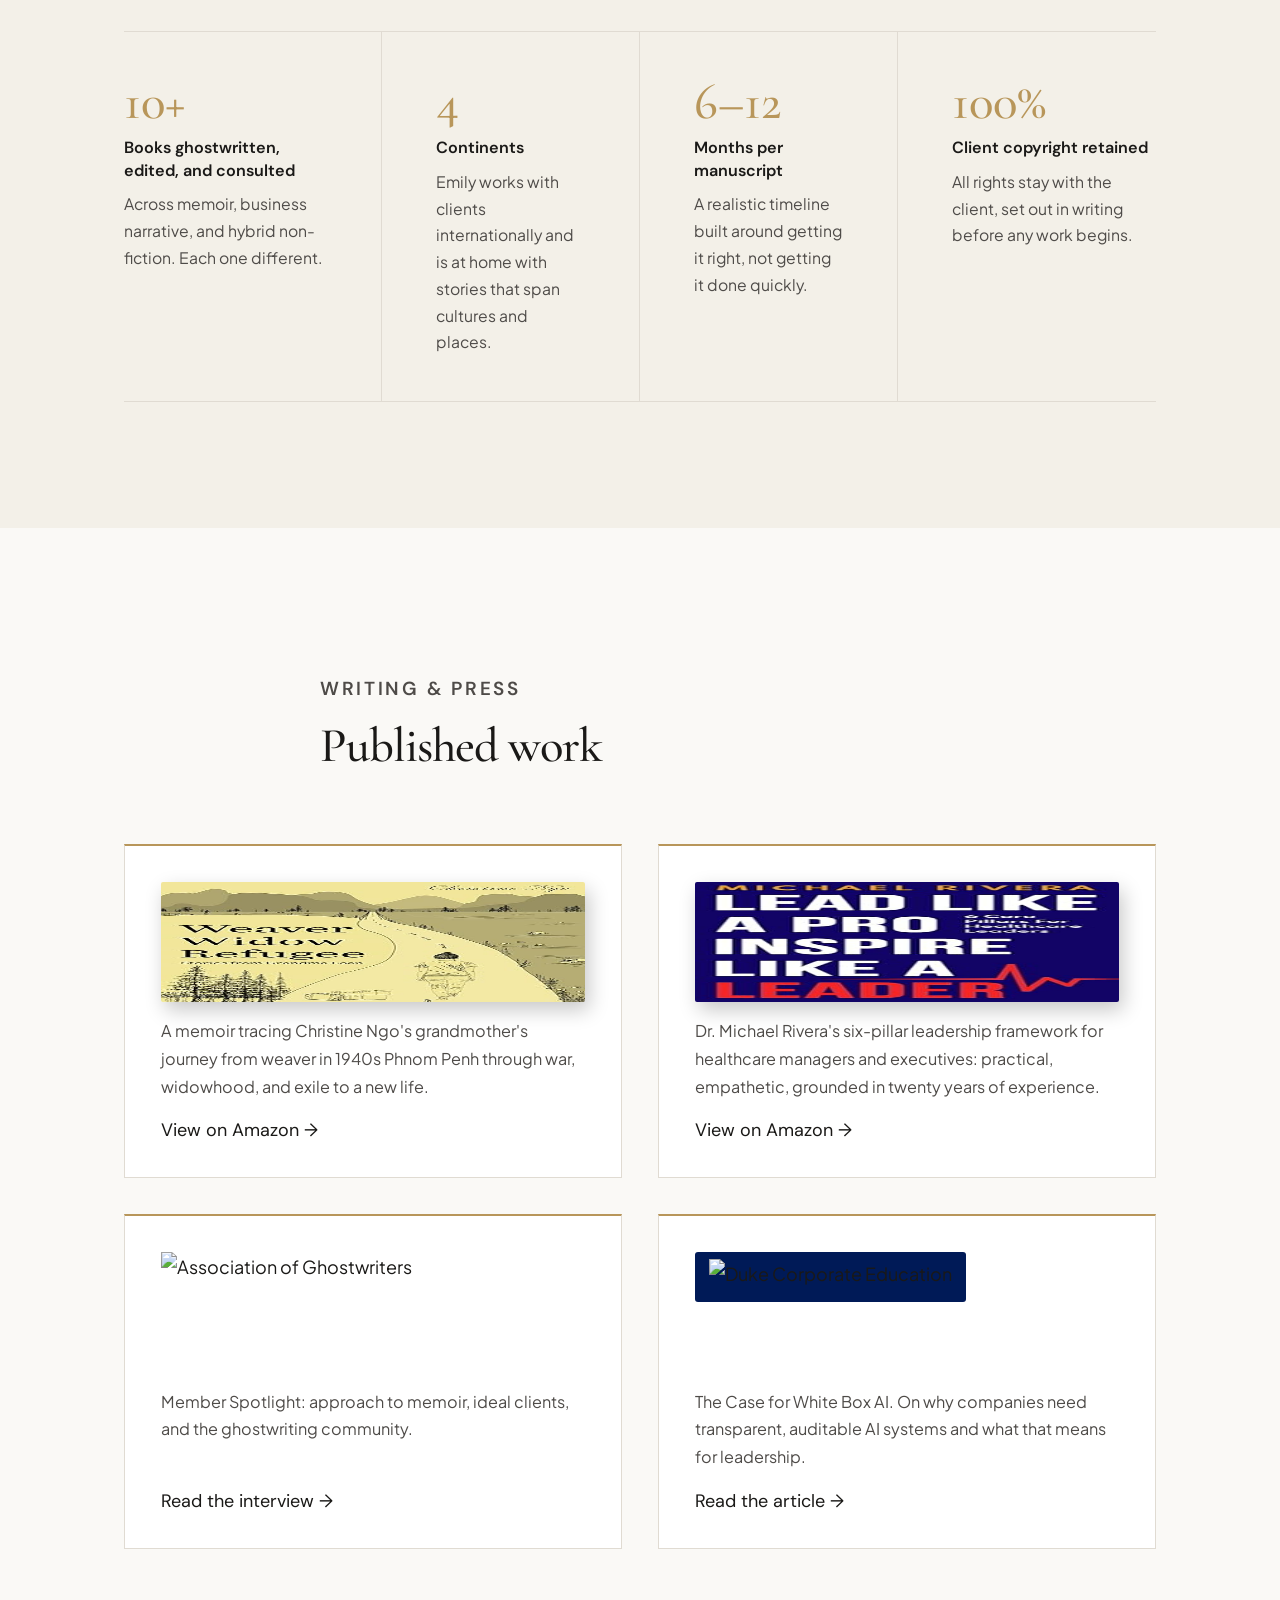
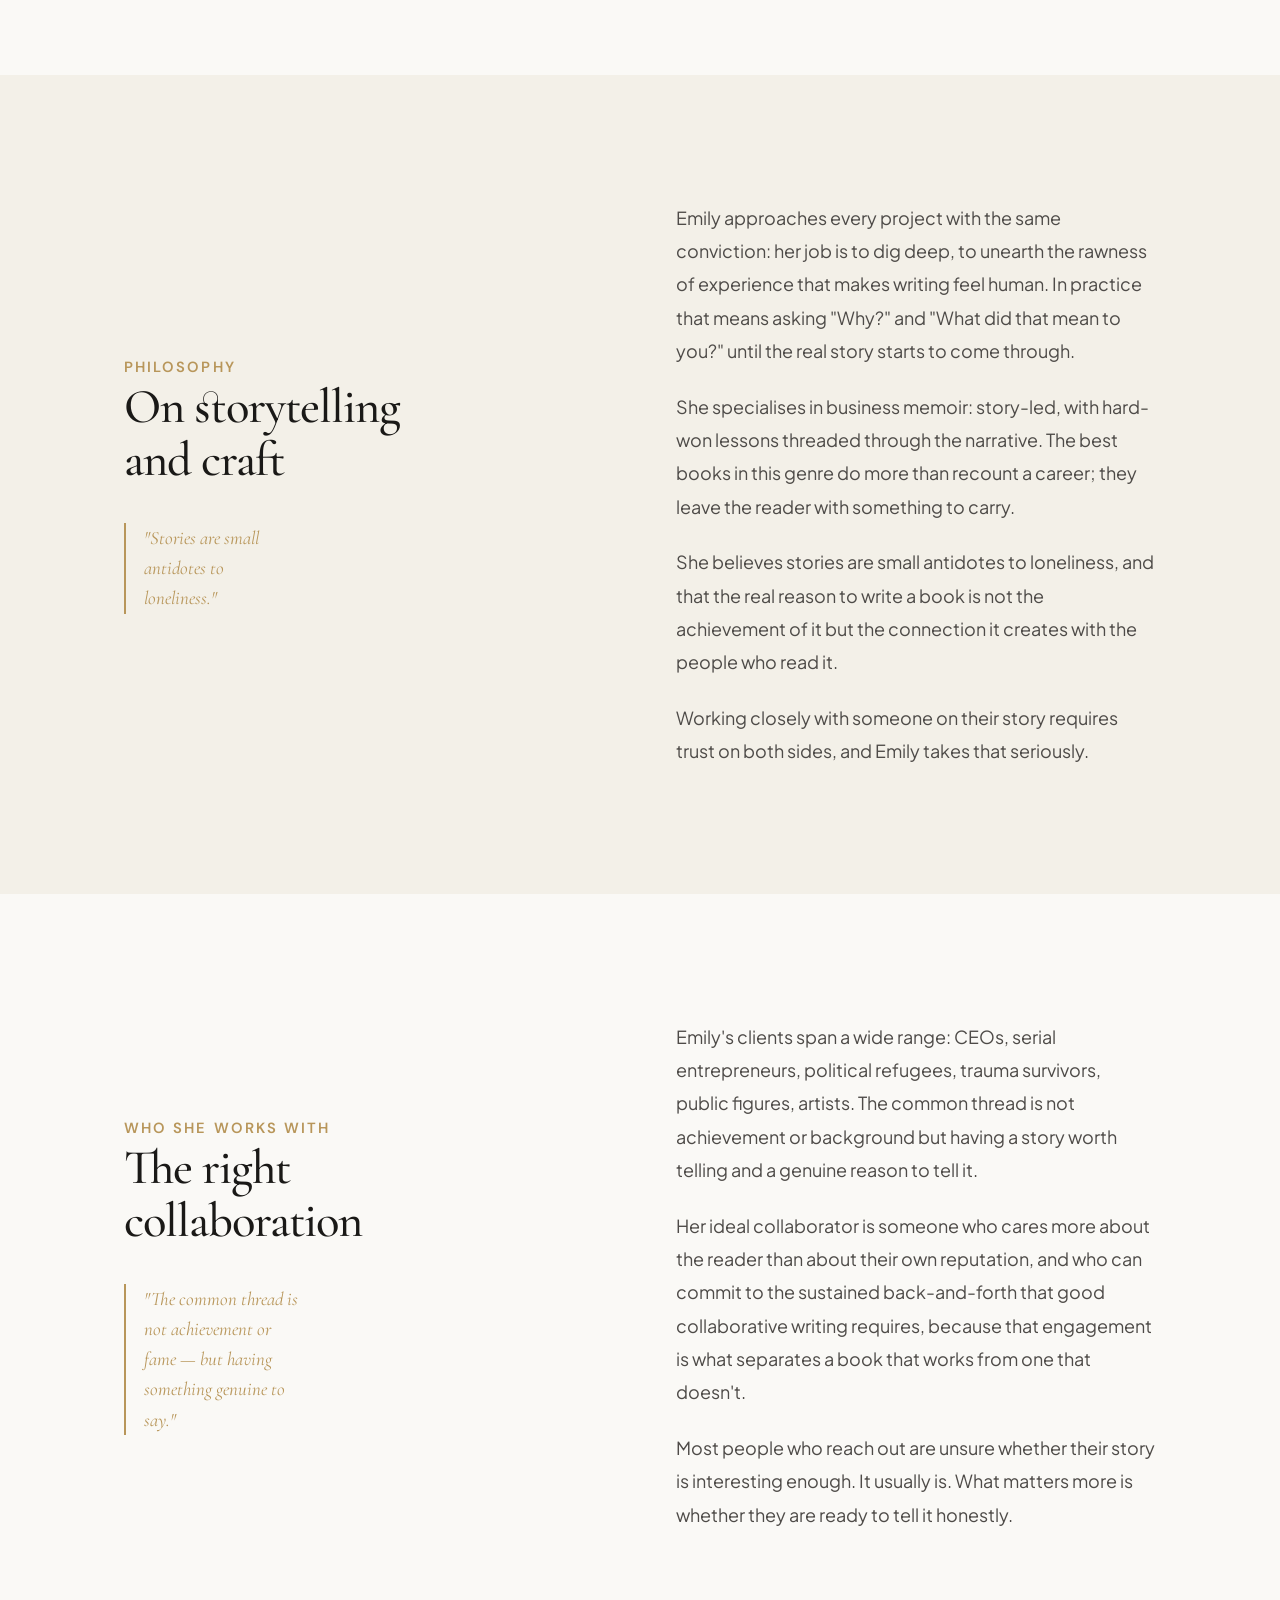
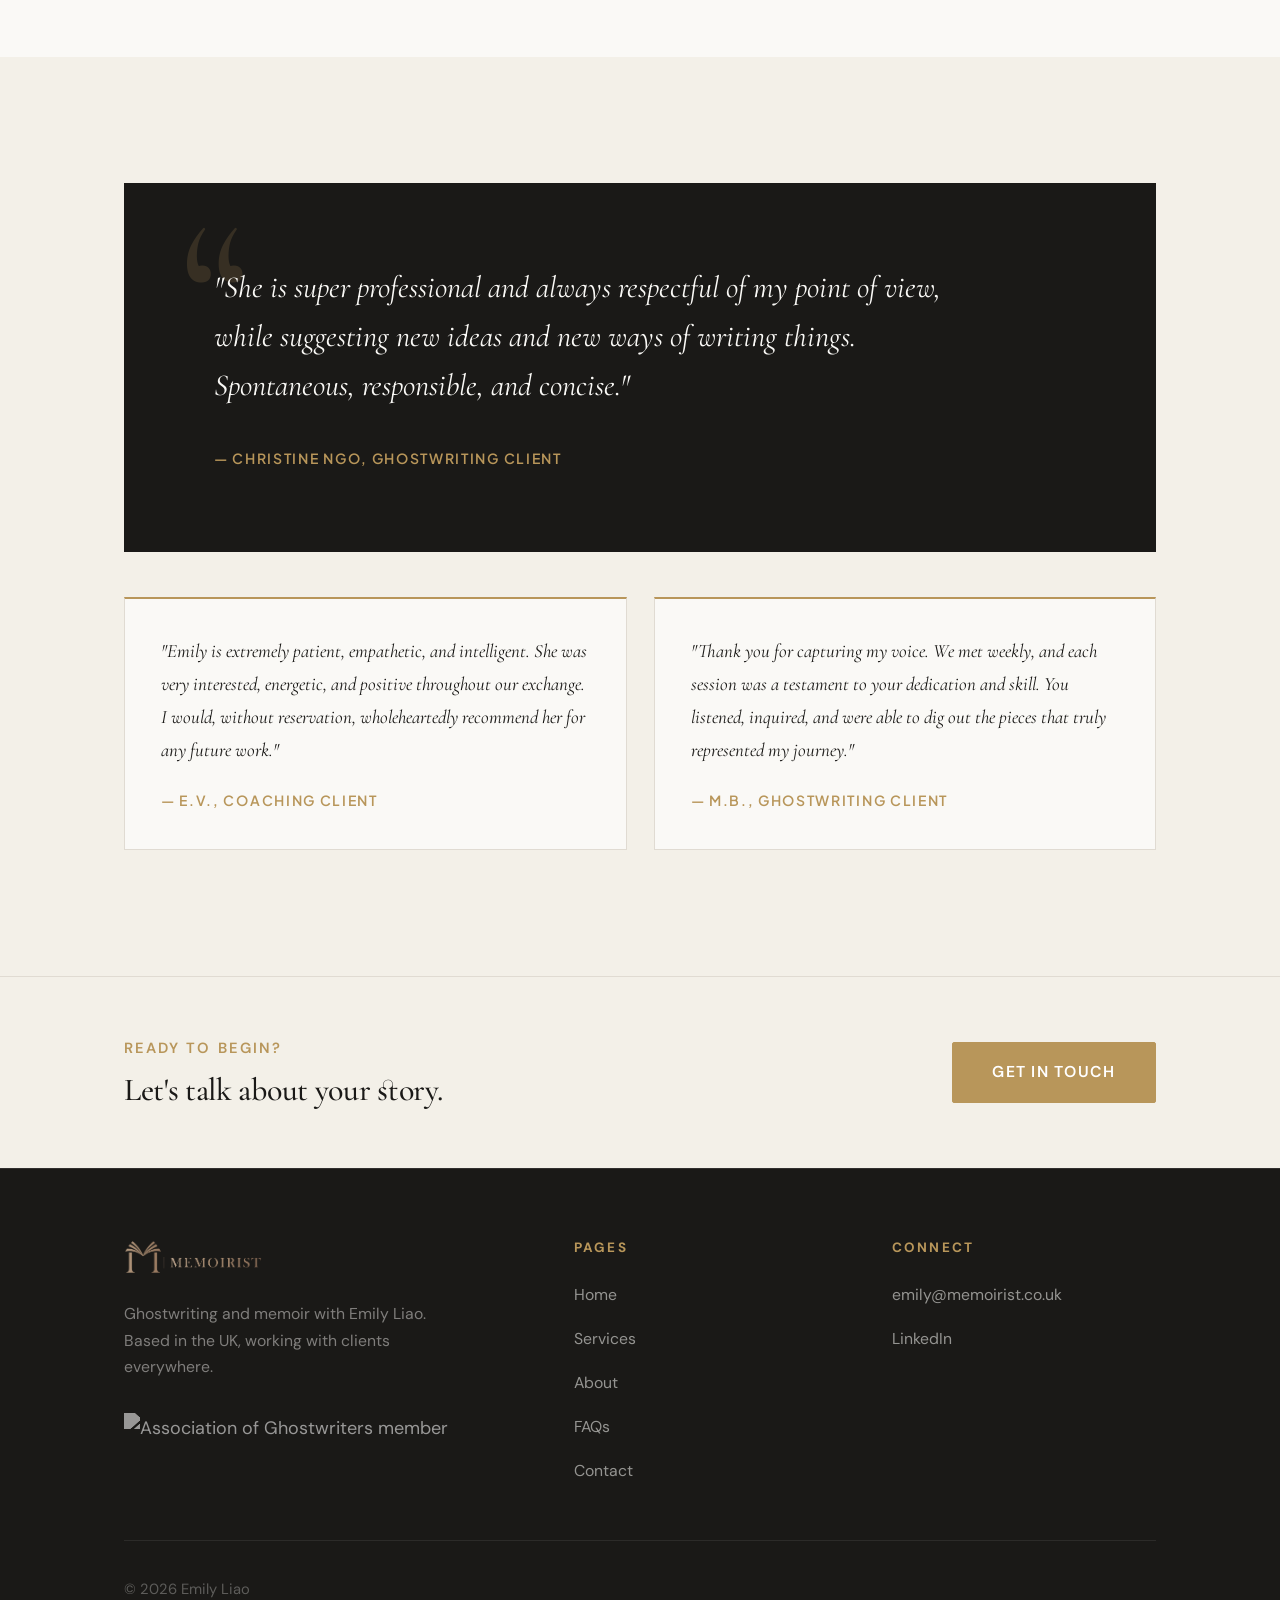
==== commit 1d562f96: "Implement comprehensive site feedback: hero, testimonials, services, all pages Hero & homepage: - Re" ====
--- a/about.html
+++ b/about.html
@@ -3,7 +3,7 @@
 <head>
   <meta charset="UTF-8">
   <meta name="viewport" content="width=device-width, initial-scale=1.0">
-  <title>About Emily Liao | Memoir Ghostwriter UK</title>
+  <title>About | Emily Liao — Memoir Ghostwriter</title>
   <meta name="description" content="Emily Liao is a UK-based memoir ghostwriter with 10+ books across four continents. Background in law and AI. Specialising in business and legacy memoirs.">
   <meta property="og:title" content="About Emily Liao | Memoir Ghostwriter UK">
   <meta property="og:description" content="Emily Liao is a UK-based memoir ghostwriter specialising in business and legacy memoirs. 10+ books, clients across four continents.">
@@ -68,8 +68,8 @@
   <!-- Main about content -->
   <section class="section">
     <div class="container">
-      <div class="grid-2">
-        <img src="assets/H1.jpg" alt="Emily Liao, memoirist and ghostwriter" class="about-photo" style="min-height: 480px;" data-reveal>
+      <div class="grid-2 grid-2--top">
+        <img src="assets/H1.jpg" alt="Emily Liao, memoirist and ghostwriter" class="about-photo" data-reveal>
         <div class="about-text" data-reveal data-reveal-delay="120">
           <p class="eyebrow">Her approach</p>
           <h2>Personal narrative meets professional craft.</h2>
@@ -117,9 +117,9 @@
           <p class="about-fact-detail">A realistic timeline built around getting it right, not getting it done quickly.</p>
         </div>
         <div class="about-fact" data-reveal data-reveal-delay="240">
-          <p class="about-fact-num">∞</p>
-          <p class="about-fact-label">Follow-up questions</p>
-          <p class="about-fact-detail">"Why?" and "What did that mean to you?" Asked often, without apology.</p>
+          <p class="about-fact-num">100%</p>
+          <p class="about-fact-label">Client copyright retained</p>
+          <p class="about-fact-detail">All rights stay with the client, set out in writing before any work begins.</p>
         </div>
       </div>
     </div>
@@ -230,7 +230,7 @@
         <div>
           <p class="eyebrow">Who she works with</p>
           <h2>The right<br>collaboration</h2>
-          <p class="section-aside-pull">"The question is whether you're ready to tell it."</p>
+          <p class="section-aside-pull">"The common thread is not achievement or fame — but having something genuine to say."</p>
         </div>
         <div class="editorial-col">
           <p>
@@ -258,21 +258,20 @@
     <div class="container">
       <div class="testimonial-block">
         <p class="testimonial-quote">
-          "I feel incredibly fortunate to have collaborated with Emily on my book project.
-          She provided invaluable guidance, coaching, and direction throughout the process.
-          Emily's professionalism, organization, and unwavering support were evident in
-          every interaction."
+          "She is super professional and always respectful of my point of view, while
+          suggesting new ideas and new ways of writing things. Spontaneous, responsible,
+          and concise."
         </p>
-        <p class="testimonial-attr">— M.R., ghostwriting client</p>
+        <p class="testimonial-attr">— Christine Ngo, ghostwriting client</p>
       </div>
       <div class="testimonials-grid" data-reveal>
-        <div class="testimonial-card">
-          <p class="testimonial-card-quote">"She is super professional and always respectful of my point of view, while suggesting new ideas and new ways of writing things. Spontaneous, responsible, and concise."</p>
-          <p class="testimonial-card-attr">— Christine Ngo, client</p>
-        </div>
         <div class="testimonial-card">
           <p class="testimonial-card-quote">"Emily is extremely patient, empathetic, and intelligent. She was very interested, energetic, and positive throughout our exchange. I would, without reservation, wholeheartedly recommend her for any future work."</p>
           <p class="testimonial-card-attr">— E.V., coaching client</p>
+        </div>
+        <div class="testimonial-card">
+          <p class="testimonial-card-quote">"Thank you for capturing my voice. We met weekly, and each session was a testament to your dedication and skill. You listened, inquired, and were able to dig out the pieces that truly represented my journey."</p>
+          <p class="testimonial-card-attr">— M.B., ghostwriting client</p>
         </div>
       </div>
     </div>
@@ -321,7 +320,6 @@
       </div>
       <div class="footer-bottom">
         <span>&copy; 2026 Emily Liao</span>
-        <span>Working globally · Fees in USD</span>
       </div>
     </div>
   </footer>
--- a/css/style.css
+++ b/css/style.css
@@ -3,7 +3,7 @@
    Global Styles
    ========================================================================== */
 
-@import url('https://fonts.googleapis.com/css2?family=Cormorant+Garamond:ital,wght@0,300;0,400;0,500;0,600;1,300;1,400;1,500&family=DM+Sans:wght@300;400;500;600&family=Lora:ital,wght@0,400;0,500;1,400;1,500&display=swap');
+@import url('https://fonts.googleapis.com/css2?family=Cormorant+Garamond:ital,wght@0,300;0,400;0,500;0,600;1,300;1,400;1,500&family=DM+Sans:wght@300;400;500;600&family=Plus+Jakarta+Sans:ital,wght@0,300;0,400;0,500;1,300;1,400&display=swap');
 
 /* --------------------------------------------------------------------------
    Custom Properties
@@ -12,7 +12,7 @@
 :root {
   --ink:        #1a1917;
   --ink-light:  #3a3836;
-  --muted:      #6b6560;
+  --muted:      #4e4b48;
   --rule:       #e0dbd2;
   --paper:      #faf9f6;
   --cream:      #f3f0e8;
@@ -22,7 +22,7 @@
 
   --font-serif: 'Cormorant Garamond', Georgia, serif;
   --font-sans:  'DM Sans', system-ui, sans-serif;
-  --font-body:  'Lora', Georgia, serif;
+  --font-body:  'Plus Jakarta Sans', system-ui, sans-serif;
 
   --max-w:       1140px;
   --section-gap: 7rem;
@@ -41,9 +41,10 @@
 
 body {
   font-family: var(--font-body);
+  font-weight: 400;
   color: var(--ink);
   background: var(--paper);
-  line-height: 1.8;
+  line-height: 1.7;
   -webkit-font-smoothing: antialiased;
 }
 
@@ -72,7 +73,7 @@
   font-feature-settings: "kern", "liga", "dlig", "onum";
 }
 
-h1 { font-size: clamp(2.9rem, 6vw, 5rem);       letter-spacing: -0.02em; line-height: 1.05; font-weight: 600; }
+h1 { font-size: clamp(2.9rem, 6vw, 5rem);        letter-spacing: -0.02em; line-height: 1.05; font-weight: 600; }
 h2 { font-size: clamp(2.1rem, 3.8vw, 3.2rem);   letter-spacing: -0.02em; }
 h3 { font-size: clamp(1.25rem, 2.2vw, 1.55rem); letter-spacing: -0.01em; }
 
@@ -196,6 +197,7 @@
   font-size: 0.8rem;
   letter-spacing: 0.12em;
   text-transform: uppercase;
+  white-space: nowrap;
   transition: background var(--transition) !important;
 }
 
@@ -291,8 +293,7 @@
 
 .hero {
   position: relative;
-  min-height: 90vh;
-  min-height: 90svh;
+  min-height: 100svh;
   display: flex;
   align-items: center;
   background:
@@ -304,7 +305,7 @@
     ),
     url('https://images.unsplash.com/photo-1455390582262-044cdead277a?auto=format&fit=crop&w=1800&q=80')
     center / cover no-repeat;
-  padding-block: clamp(5rem, 10vw, 8rem);
+  padding-block: clamp(2.5rem, 8vh, 5rem);
   color: var(--paper);
 }
 
@@ -378,8 +379,8 @@
 
 .hero-quote cite {
   display: block;
-  font-size: 0.75rem;
-  letter-spacing: 0.1em;
+  font-size: 0.78rem;
+  letter-spacing: 0.12em;
   text-transform: uppercase;
   color: rgba(250,249,246,0.45);
   font-style: normal;
@@ -608,8 +609,8 @@
 
 .testimonial-attr {
   margin-top: 2rem;
-  font-size: 0.8rem;
-  letter-spacing: 0.14em;
+  font-size: 0.78rem;
+  letter-spacing: 0.12em;
   text-transform: uppercase;
   color: var(--gold);
   font-weight: 600;
@@ -633,23 +634,26 @@
   border-right: 0.5px solid var(--rule);
   border-bottom: 0.5px solid var(--rule);
   border-left: 0.5px solid var(--rule);
+  display: flex;
+  flex-direction: column;
 }
 
 .testimonial-card-quote {
   font-family: var(--font-serif);
   font-style: italic;
-  font-size: 1rem;
+  font-size: 1.05rem;
   line-height: 1.75;
   color: var(--ink);
-  margin-bottom: 1.25rem;
+  flex: 1;
 }
 
 .testimonial-card-attr {
   font-size: 0.78rem;
-  letter-spacing: 0.1em;
+  letter-spacing: 0.12em;
   text-transform: uppercase;
   color: var(--gold);
   font-weight: 600;
+  margin-top: 1.25rem;
 }
 
 @media (max-width: 640px) {
@@ -693,8 +697,8 @@
 
 /* Real cover images — swap in once files are uploaded */
 .book-cover-img {
-  width: 80px;
-  height: auto;
+  height: 120px;
+  width: auto;
   border-radius: 2px;
   box-shadow: 4px 8px 20px rgba(0,0,0,0.22);
   flex-shrink: 0;
@@ -815,7 +819,7 @@
   transform: translateY(-3px);
 }
 
-.press-logo-link { display: inline-block; }
+.press-logo-link { display: inline-flex; align-items: flex-start; min-height: 120px; }
 .press-logo { height: 36px; width: auto; }
 
 /* Duke CE logo sits on brand-navy so the white SVG is visible */
@@ -1423,13 +1427,16 @@
   .stat          { padding: 1.25rem 0; border-bottom: 1px solid rgba(255,255,255,0.08); width: 100%; }
   .stat:last-child { border-bottom: none; }
   .stats-divider { display: none; }
-  .hero          { min-height: 80vh; }
+  .hero          { min-height: 100svh; }
   .photo-strip   { height: 260px; }
   .testimonial-block { padding: 3rem 2rem; }
   .hero-actions  { flex-direction: column; align-items: stretch; }
   .hero-actions .btn { text-align: center; justify-content: center; }
 
-  /* Mobile nav */
+}
+
+/* Nav collapses to hamburger at 900px — five links + CTA needs room */
+@media (max-width: 900px) {
   .nav-links {
     display: none;
     flex-direction: column;
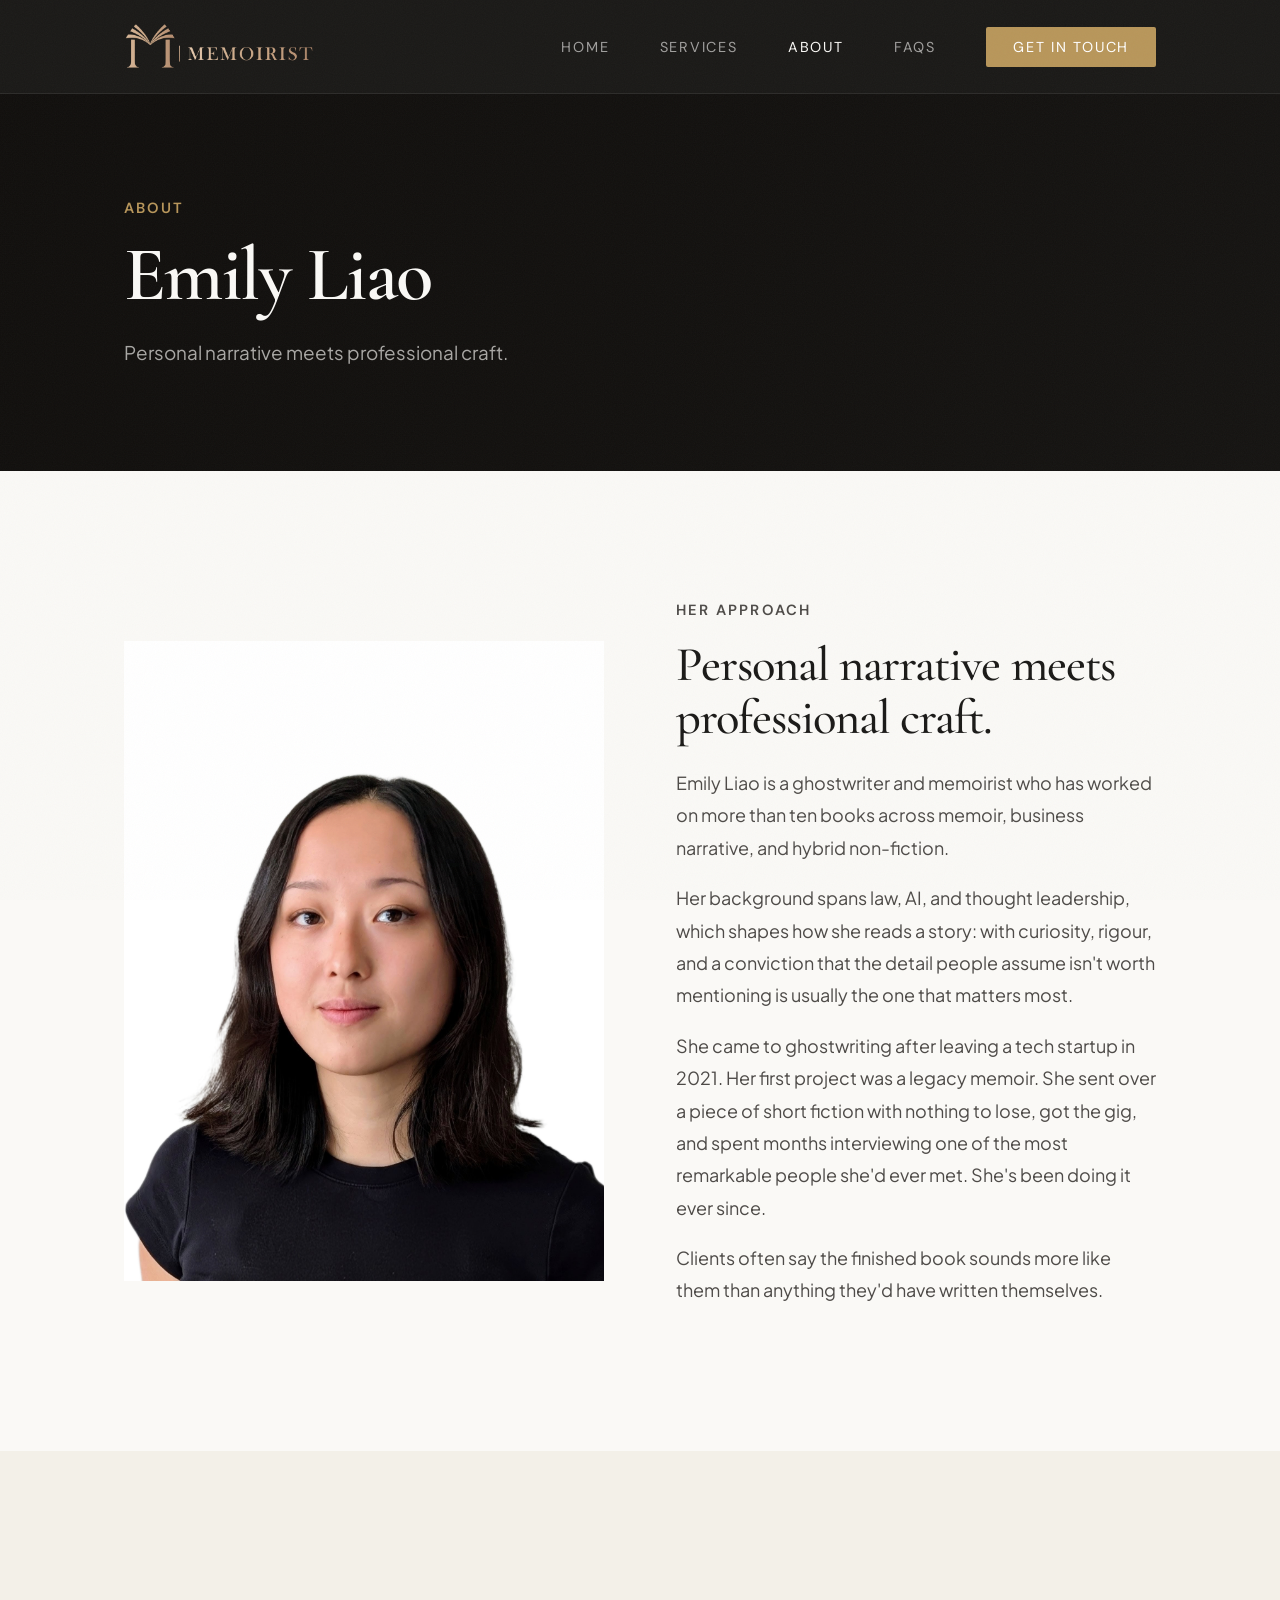
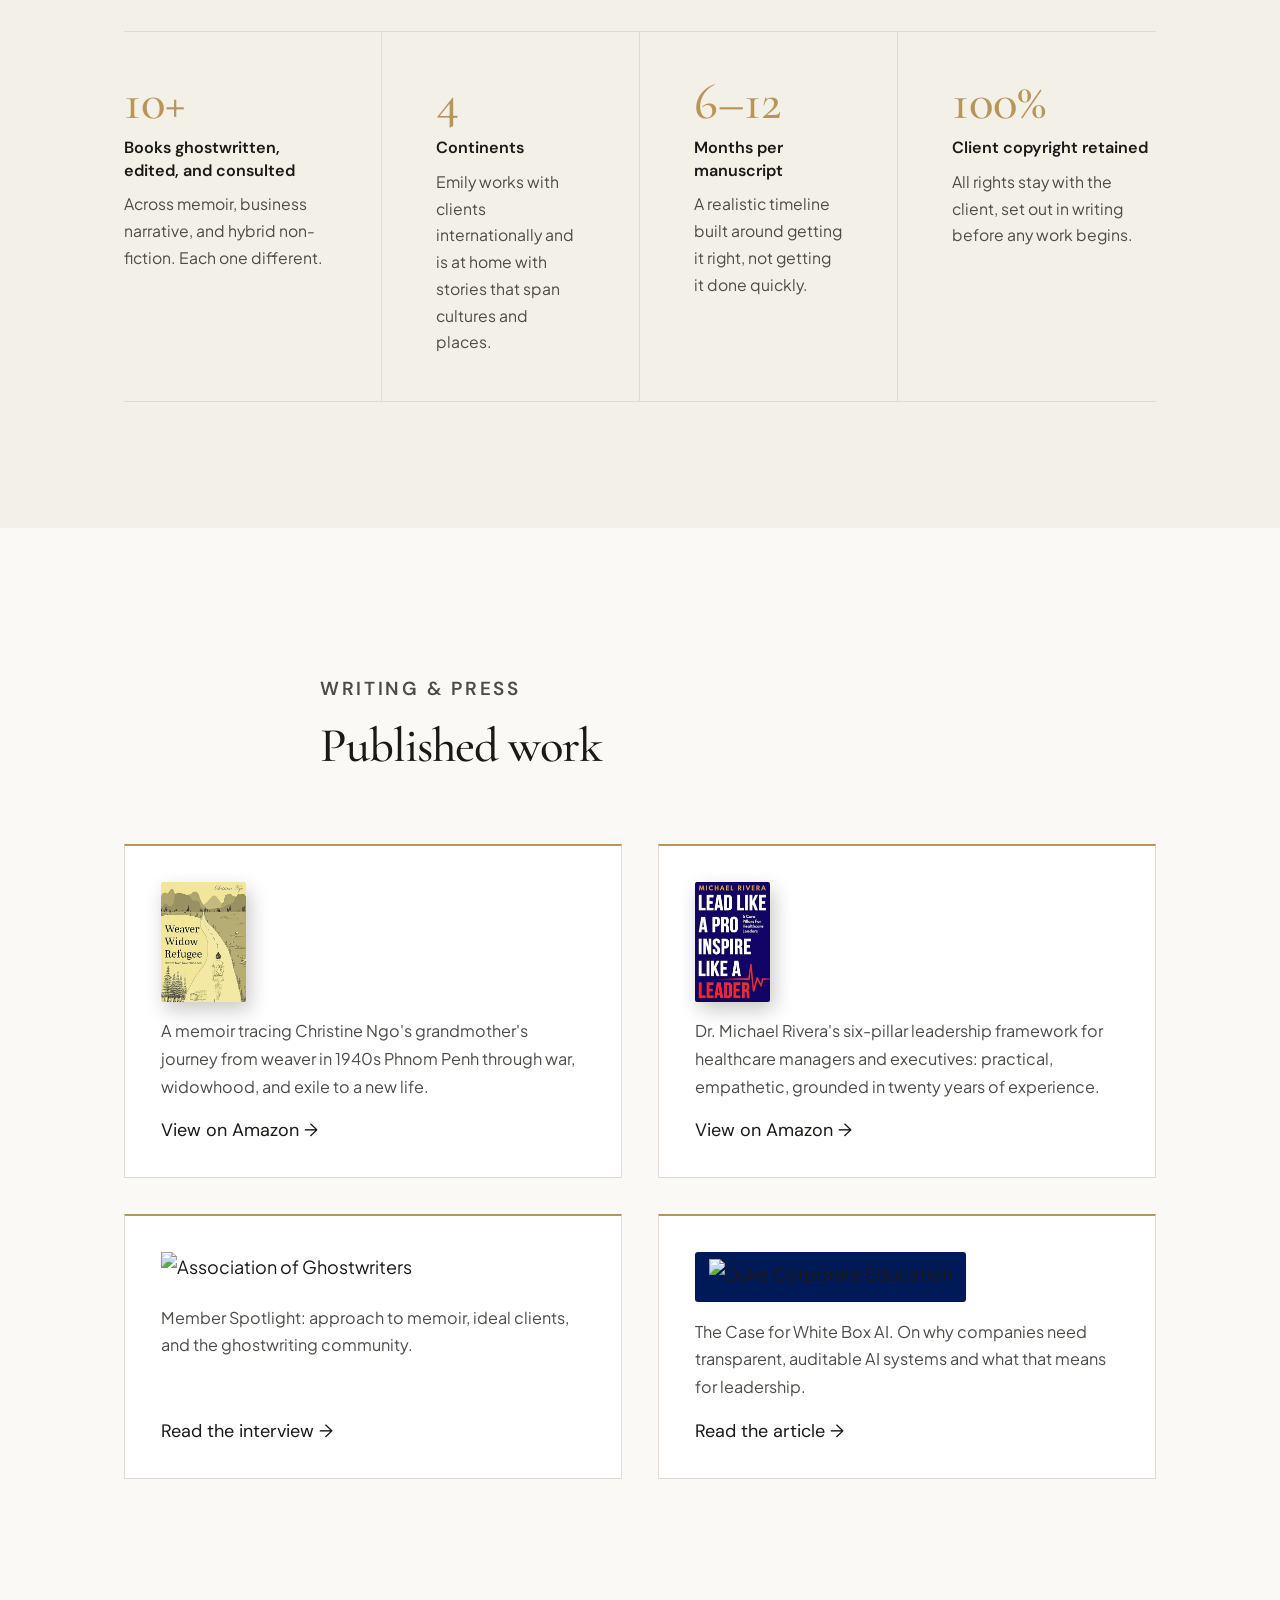
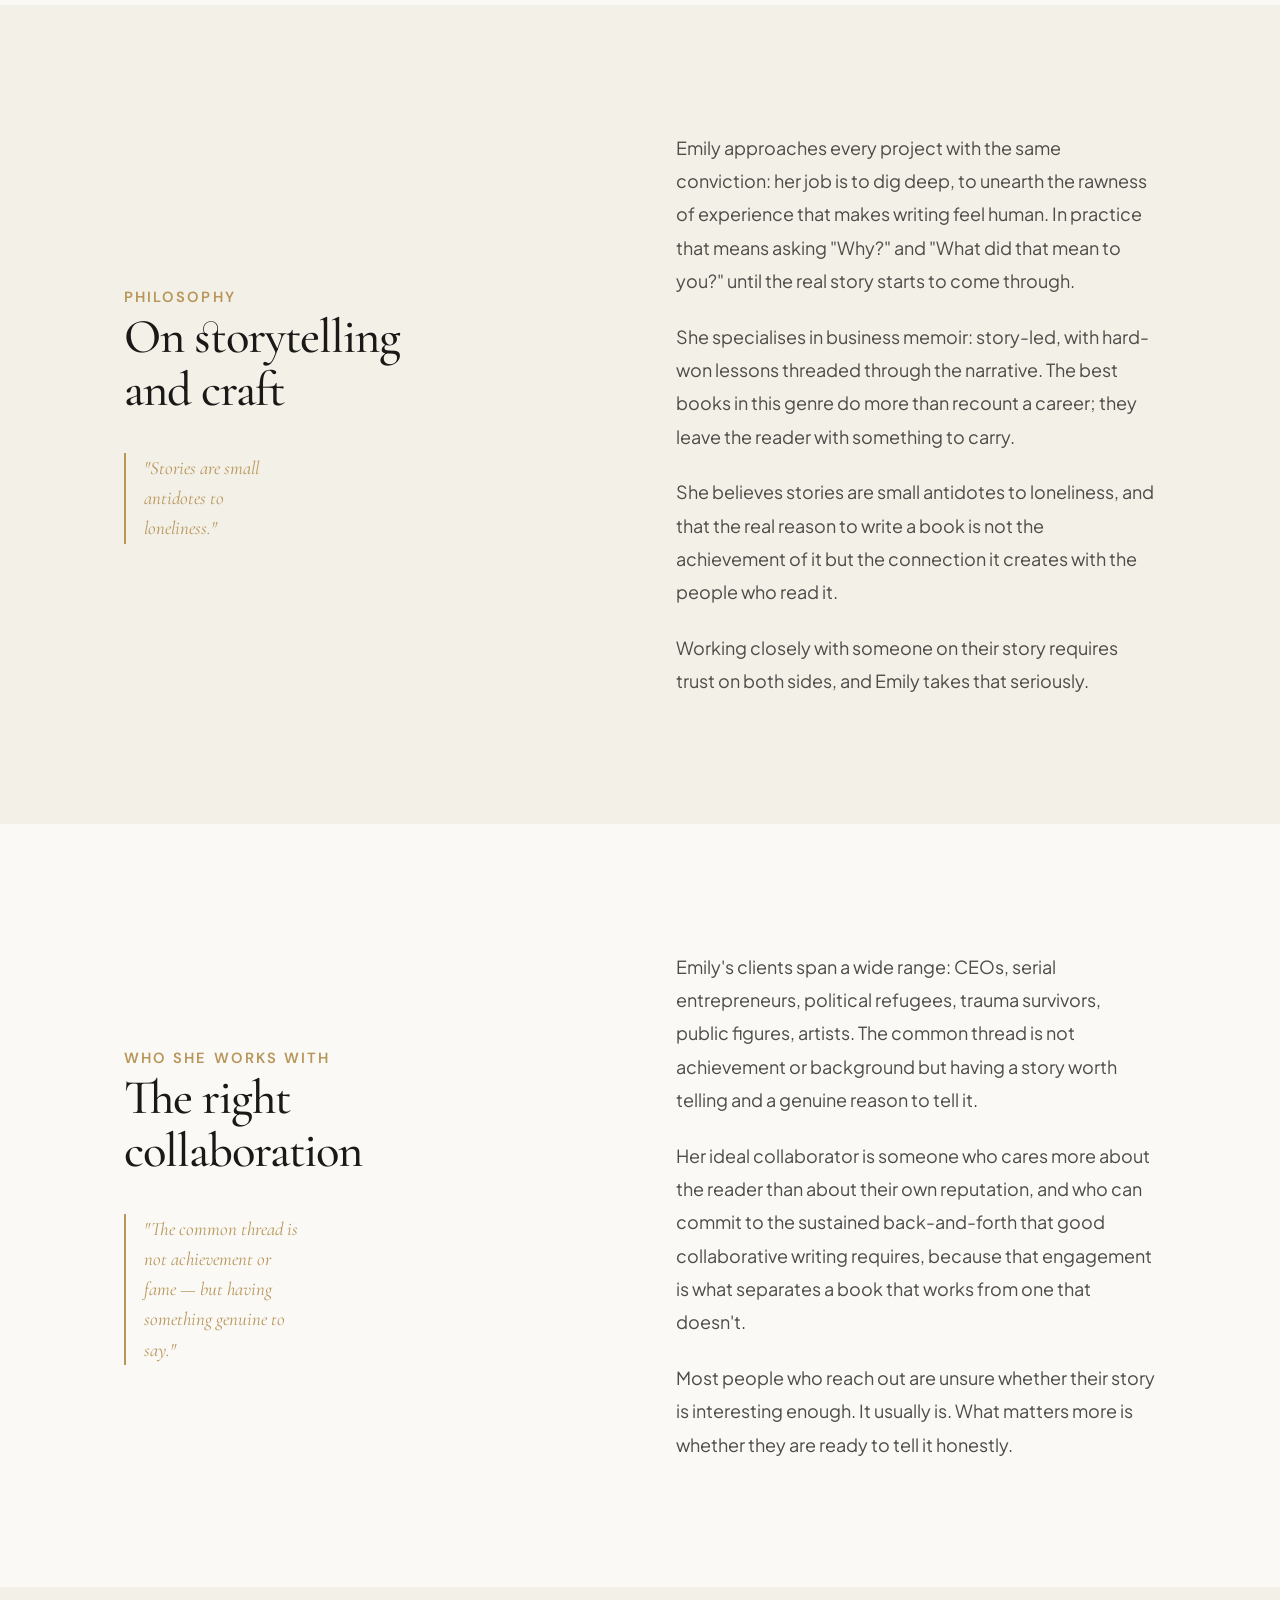
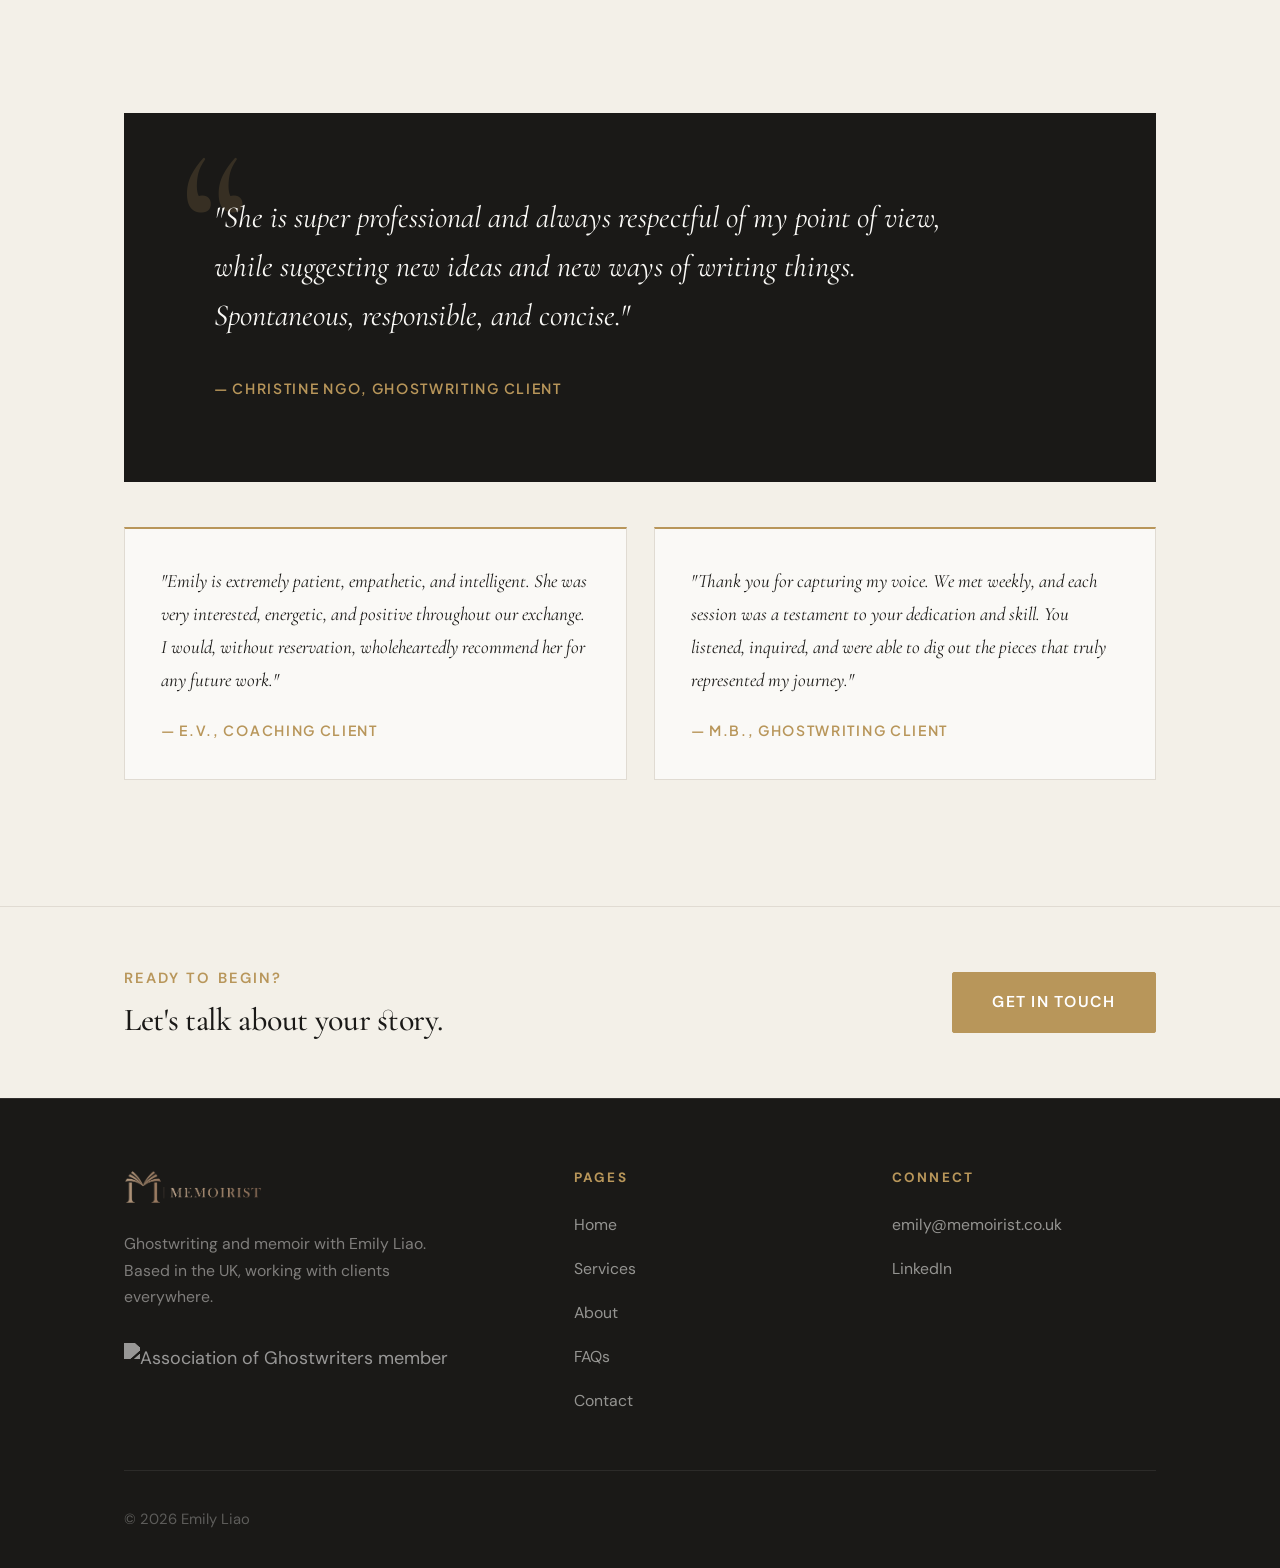
==== commit ac99105c: "Fix press-grid: book covers correct size/height, all items linked, logos natural height - Wrap book " ====
--- a/about.html
+++ b/about.html
@@ -135,21 +135,24 @@
       <div class="press-grid">
 
         <div class="press-item" data-reveal data-reveal-delay="0">
-          <img src="assets/cover-weaver-widow-refugee.jpg"
-               alt="Weaver Widow Refugee book cover"
-               class="book-cover-img">
+          <a href="https://www.amazon.com/dp/B0DKJP9C3P" target="_blank" rel="noopener" class="press-book-link">
+            <img src="assets/cover-weaver-widow-refugee.jpg"
+                 alt="Weaver Widow Refugee book cover"
+                 class="book-cover-img">
+          </a>
           <p class="press-desc">
             A memoir tracing Christine Ngo's grandmother's journey from weaver in
             1940s Phnom Penh through war, widowhood, and exile to a new life.
           </p>
           <a href="https://www.amazon.com/dp/B0DKJP9C3P" target="_blank" rel="noopener" class="card-link">View on Amazon →</a>
-
         </div>
 
         <div class="press-item" data-reveal data-reveal-delay="80">
-          <img src="assets/cover-lead-like-a-pro.jpg"
-               alt="Lead Like a Pro, Inspire Like a Leader book cover"
-               class="book-cover-img">
+          <a href="https://www.amazon.com/Lead-Like-Inspire-like-Leader/dp/1963844580" target="_blank" rel="noopener" class="press-book-link">
+            <img src="assets/cover-lead-like-a-pro.jpg"
+                 alt="Lead Like a Pro, Inspire Like a Leader book cover"
+                 class="book-cover-img">
+          </a>
           <p class="press-desc">
             Dr. Michael Rivera's six-pillar leadership framework for healthcare managers
             and executives: practical, empathetic, grounded in twenty years of experience.
@@ -158,11 +161,11 @@
         </div>
 
         <div class="press-item" data-reveal data-reveal-delay="0">
-          <div class="press-logo-link">
+          <a href="https://associationofghostwriters.org/spotlight/emily-liao/" target="_blank" rel="noopener" class="press-logo-link">
             <img src="https://associationofghostwriters.org/wp-content/uploads/2021/09/Color-Logo.svg"
                  alt="Association of Ghostwriters"
                  class="press-logo">
-          </div>
+          </a>
           <p class="press-desc">
             Member Spotlight: approach to memoir, ideal clients, and the ghostwriting community.
           </p>
--- a/css/style.css
+++ b/css/style.css
@@ -696,12 +696,18 @@
 }
 
 /* Real cover images — swap in once files are uploaded */
+.press-book-link {
+  display: block;
+  height: 120px;
+  align-self: flex-start;
+}
+
 .book-cover-img {
-  height: 120px;
+  display: block;
+  height: 100%;
   width: auto;
   border-radius: 2px;
   box-shadow: 4px 8px 20px rgba(0,0,0,0.22);
-  flex-shrink: 0;
 }
 
 /* --------------------------------------------------------------------------
@@ -819,7 +825,7 @@
   transform: translateY(-3px);
 }
 
-.press-logo-link { display: inline-flex; align-items: flex-start; min-height: 120px; }
+.press-logo-link { display: inline-flex; align-items: flex-start; align-self: flex-start; }
 .press-logo { height: 36px; width: auto; }
 
 /* Duke CE logo sits on brand-navy so the white SVG is visible */
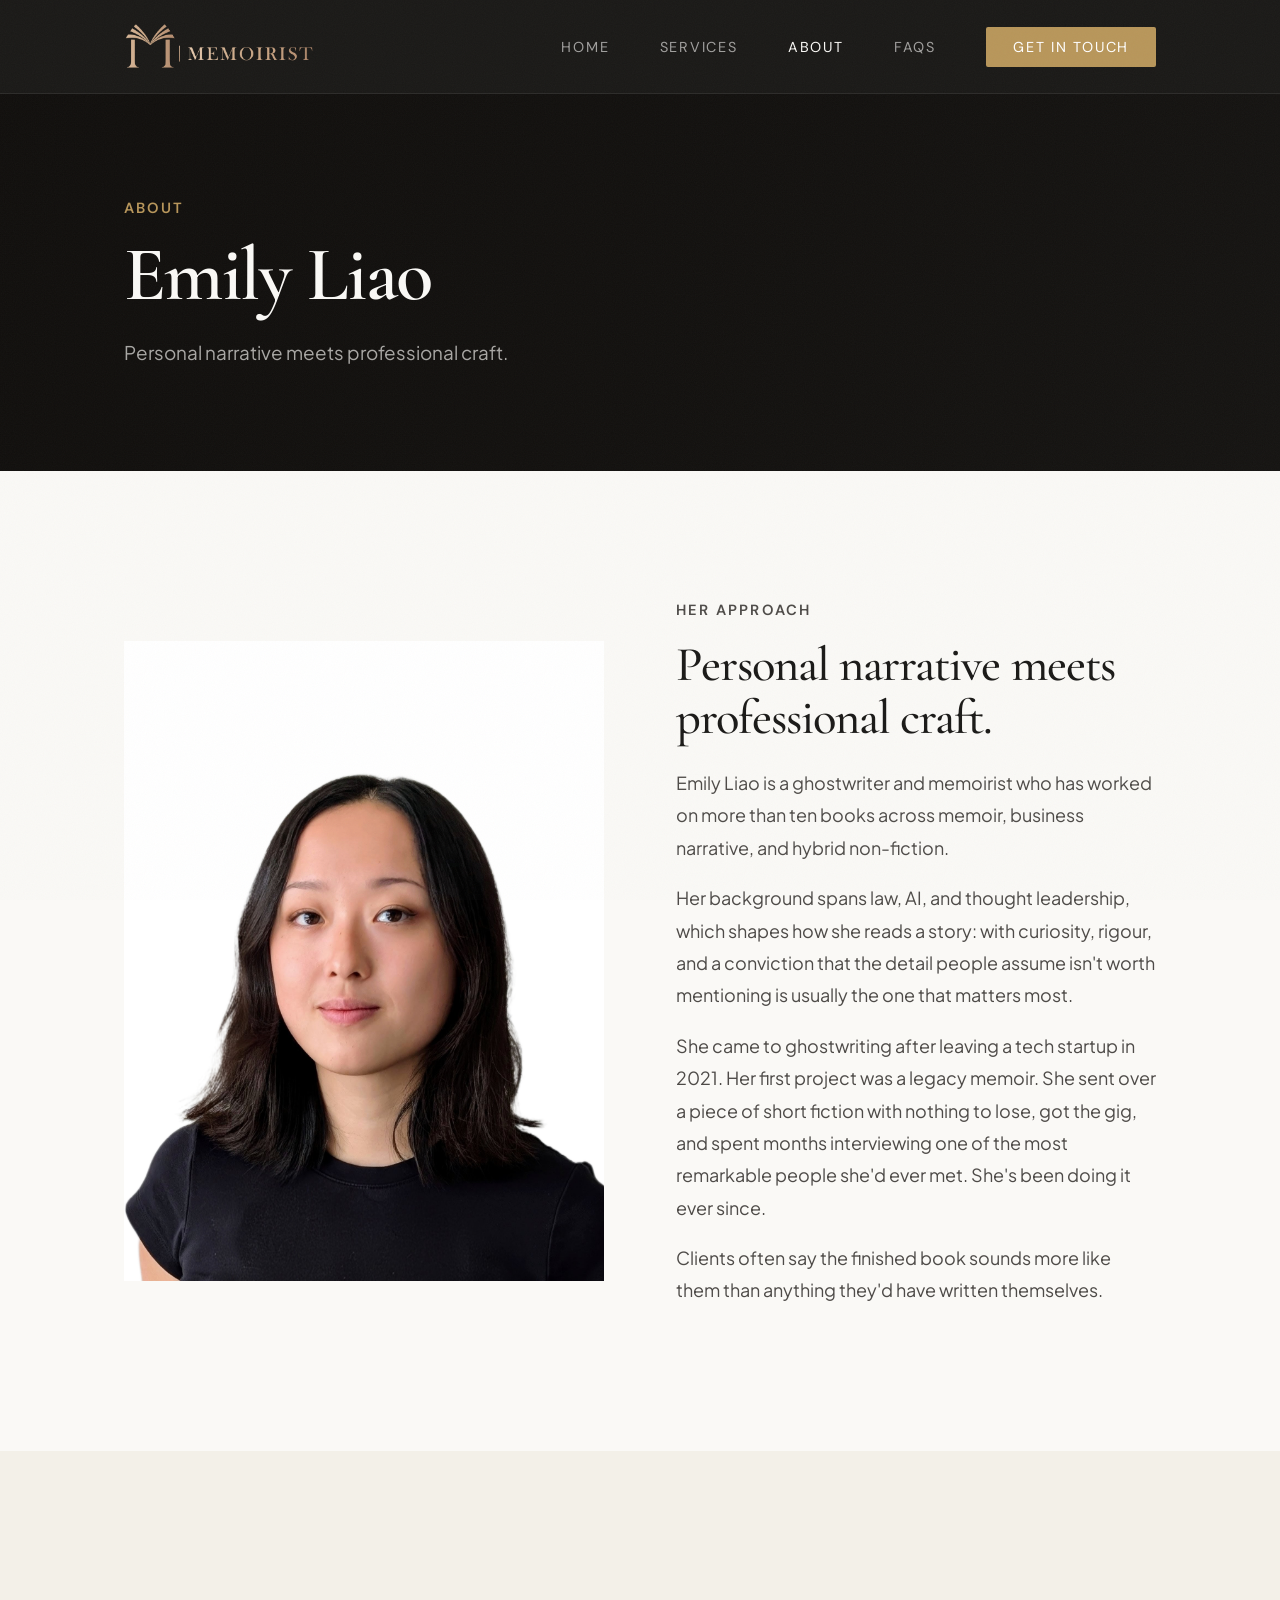
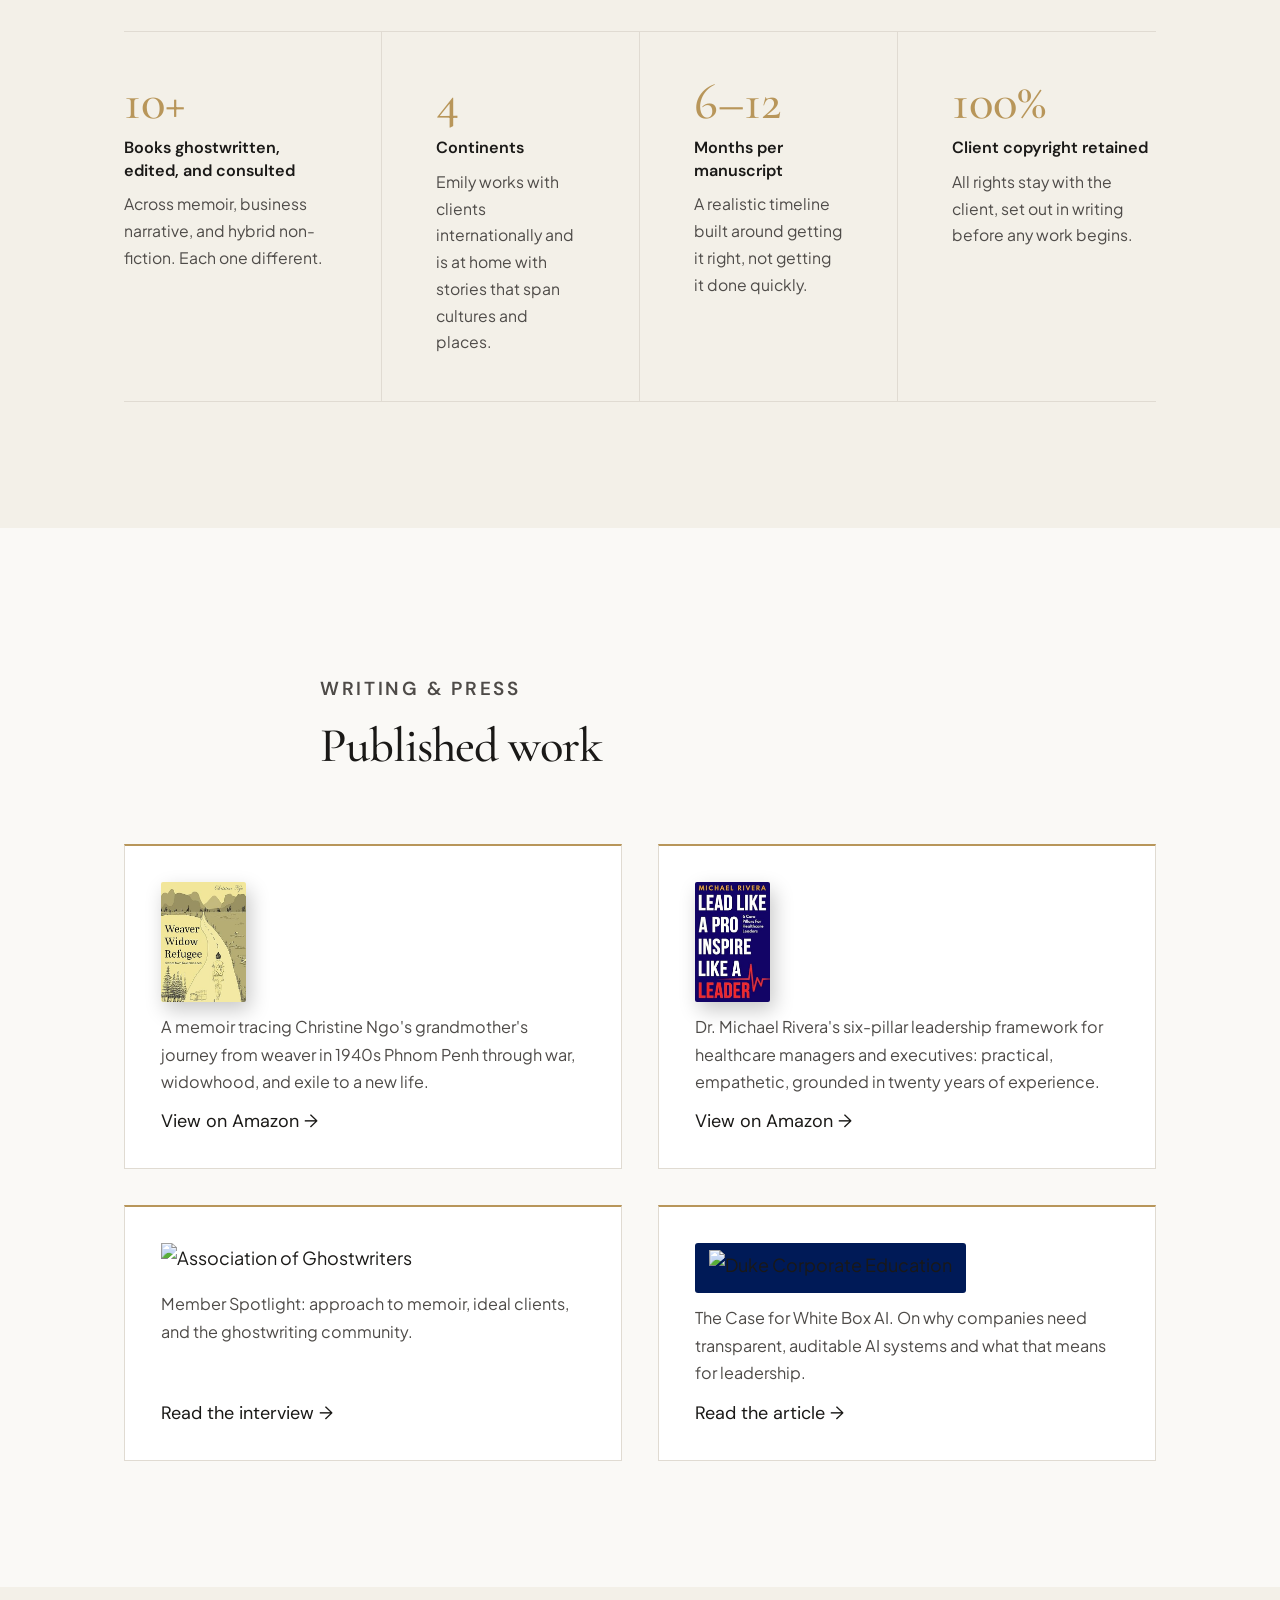
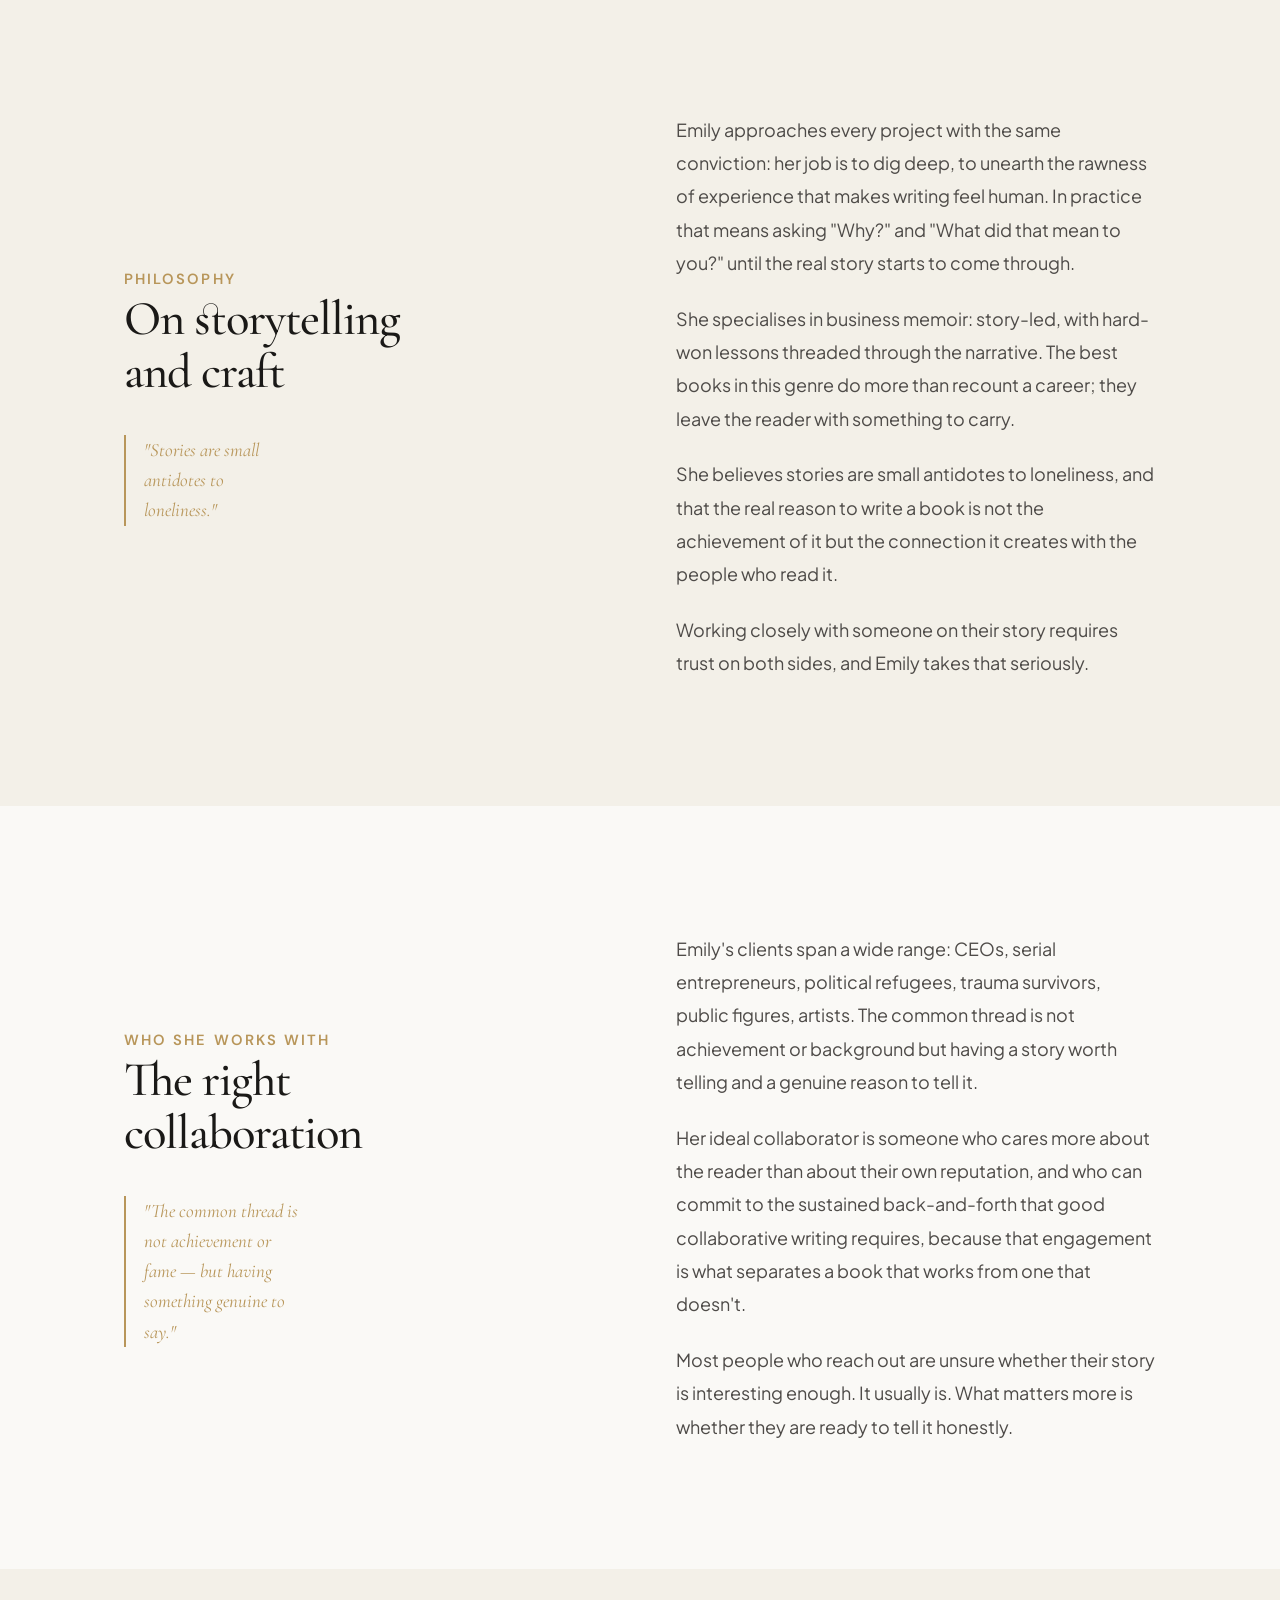
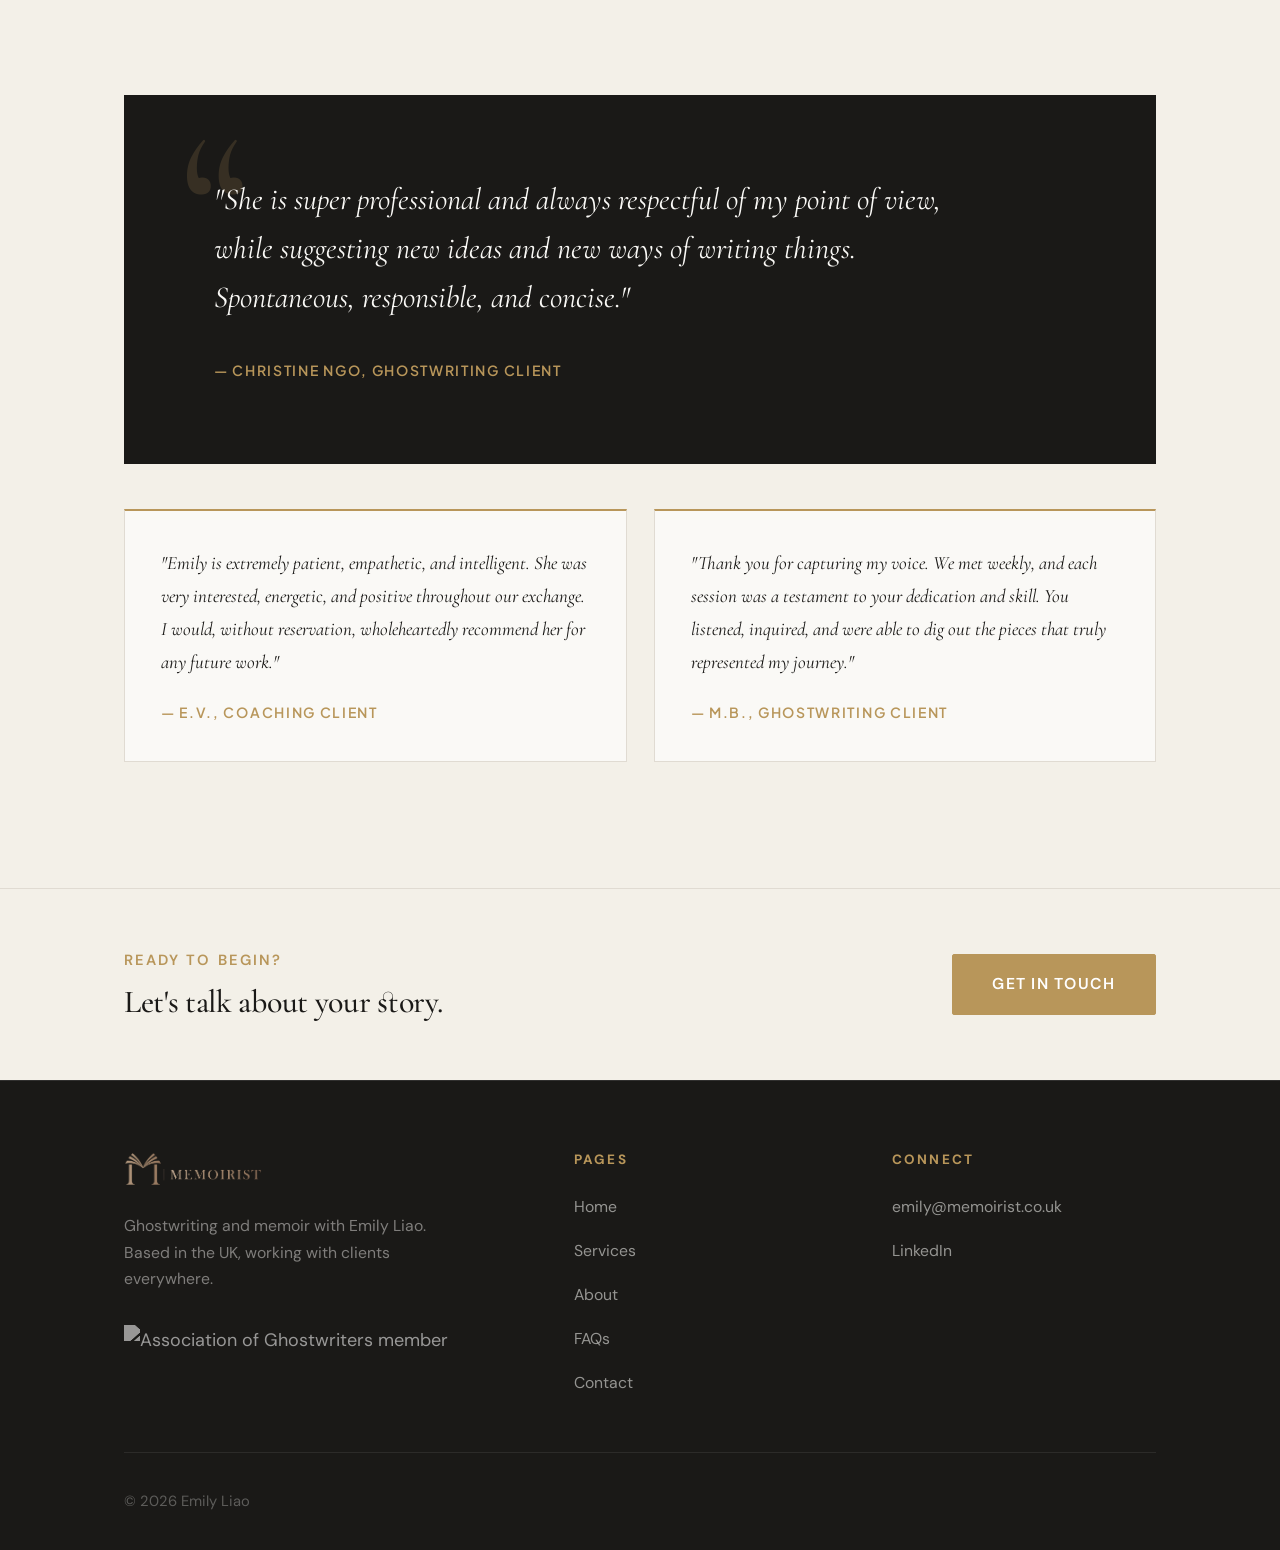
==== commit b44f72a4: "Cache-bust CSS with ?v=2 on all pages to force fresh stylesheet fetch https://claude.ai/code/session" ====
--- a/about.html
+++ b/about.html
@@ -15,7 +15,7 @@
   <meta name="twitter:description" content="Ghostwriter and memoirist. 10+ books across four continents. Background in law and AI. Specialising in business and legacy memoirs.">
   <link rel="canonical" href="https://www.memoirist.co.uk/about">
   <link rel="icon" type="image/png" href="assets/favicon.png">
-  <link rel="stylesheet" href="css/style.css">
+  <link rel="stylesheet" href="css/style.css?v=2">
   <script type="application/ld+json">
   {
     "@context": "https://schema.org",
--- a/css/style.css
+++ b/css/style.css
@@ -697,14 +697,13 @@
 
 /* Real cover images — swap in once files are uploaded */
 .press-book-link {
+  display: inline-block;
+  align-self: flex-start;
+}
+
+.book-cover-img {
   display: block;
   height: 120px;
-  align-self: flex-start;
-}
-
-.book-cover-img {
-  display: block;
-  height: 100%;
   width: auto;
   border-radius: 2px;
   box-shadow: 4px 8px 20px rgba(0,0,0,0.22);
@@ -816,7 +815,7 @@
   border-bottom: 0.5px solid var(--rule);
   display: flex;
   flex-direction: column;
-  gap: 0.85rem;
+  gap: 0.6rem;
   transition: box-shadow var(--transition-lift), transform var(--transition-lift);
 }
 
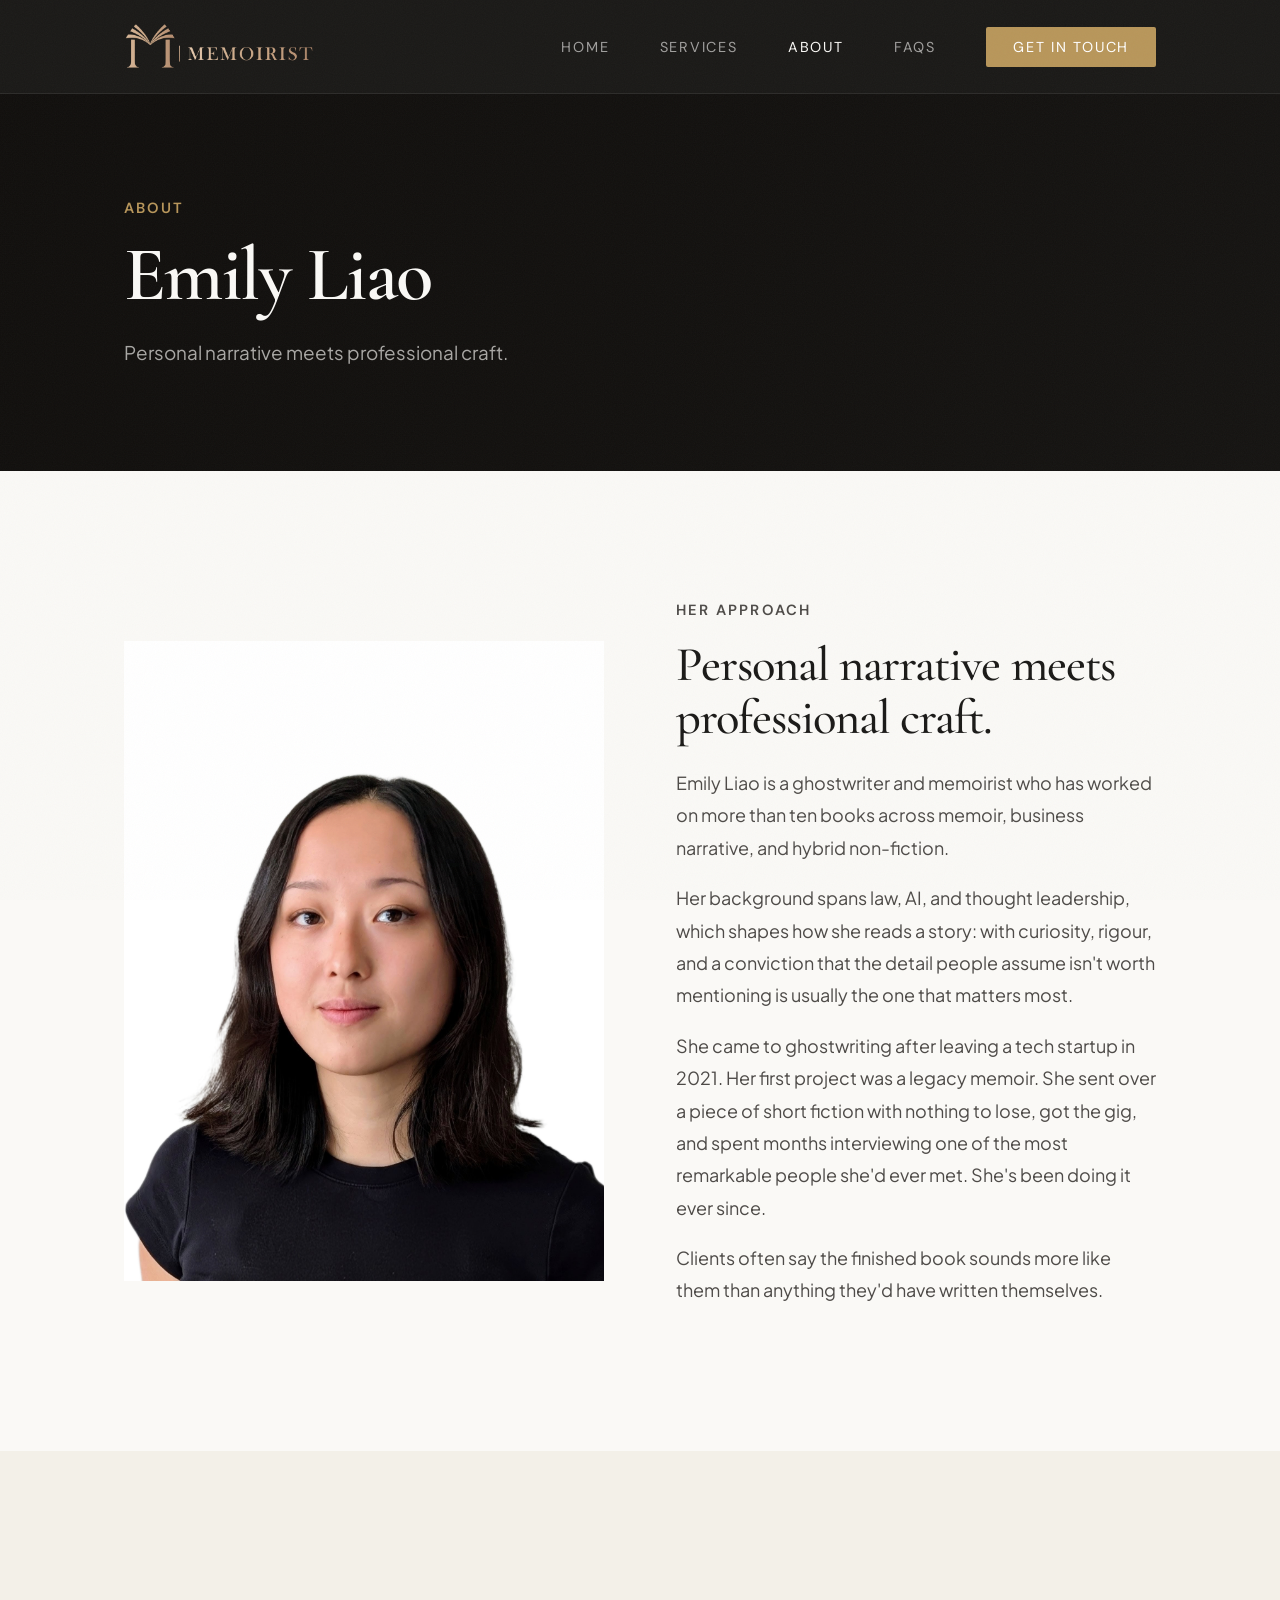
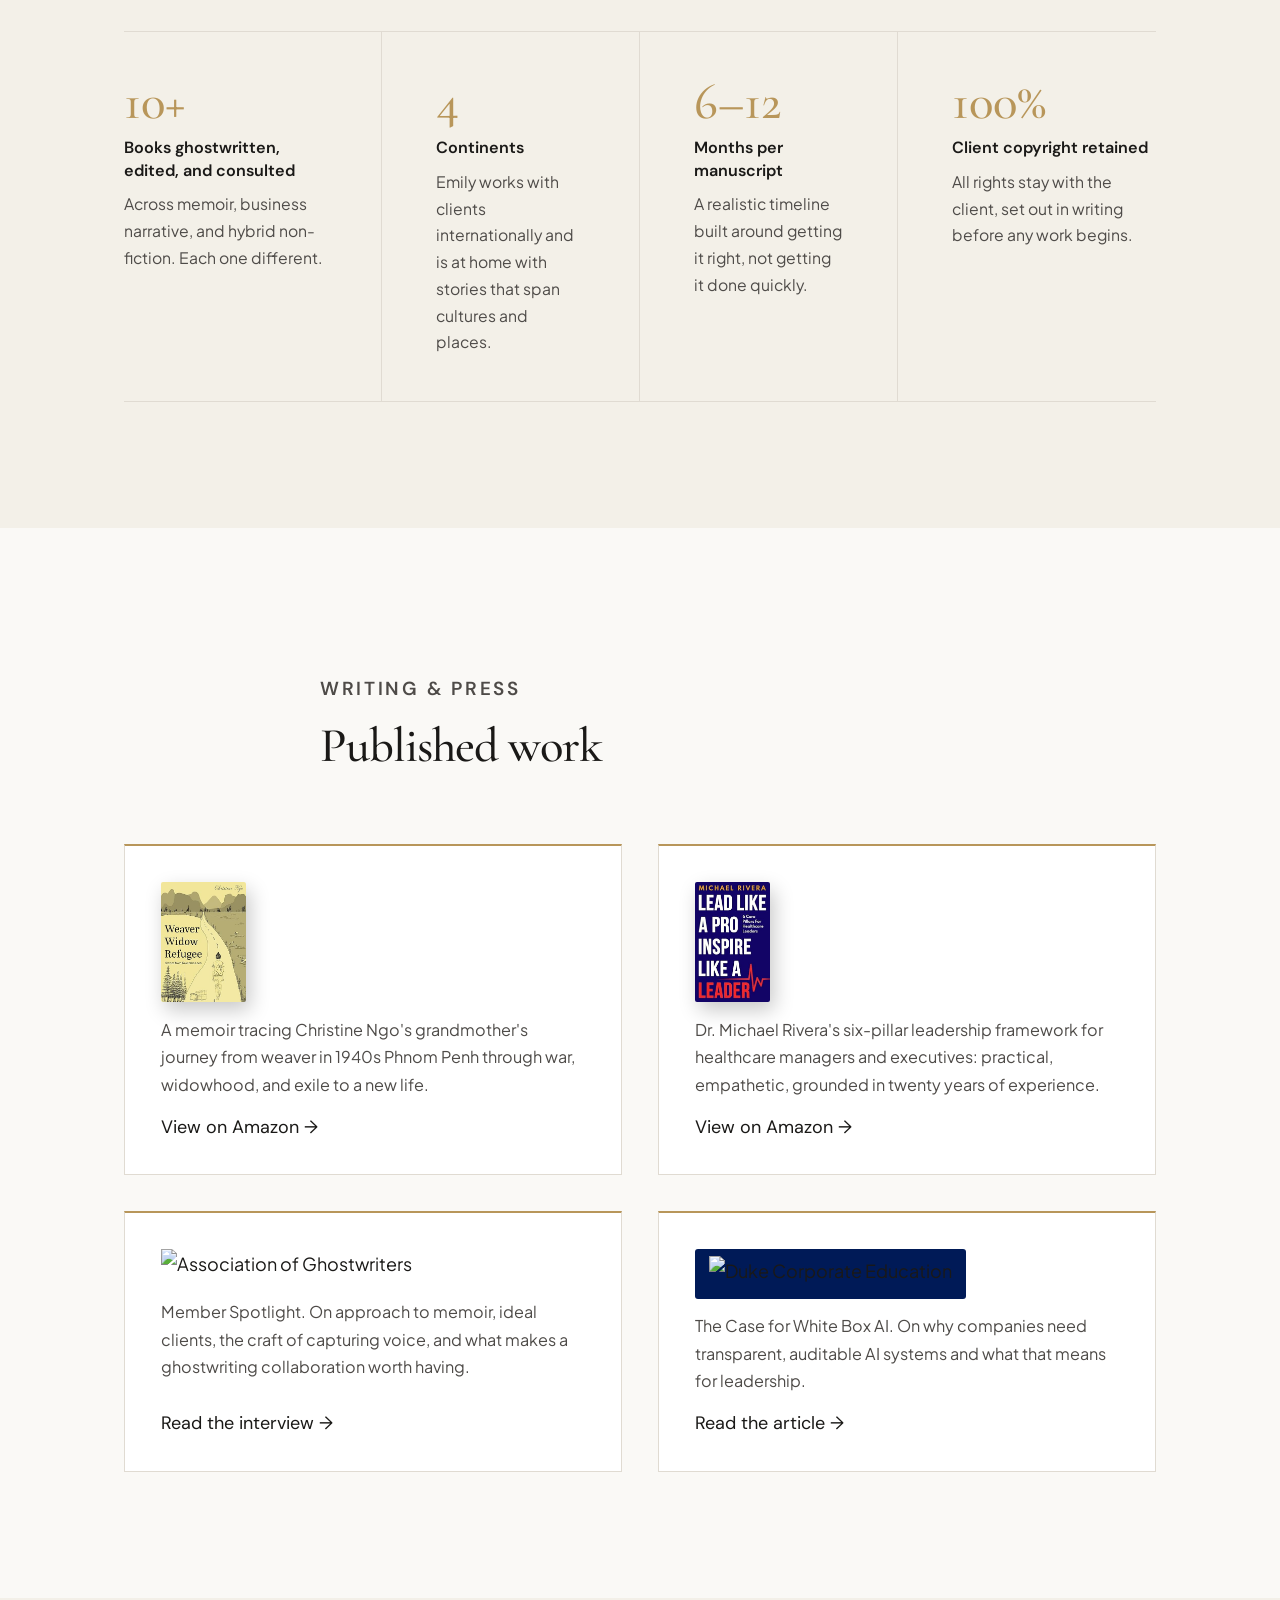
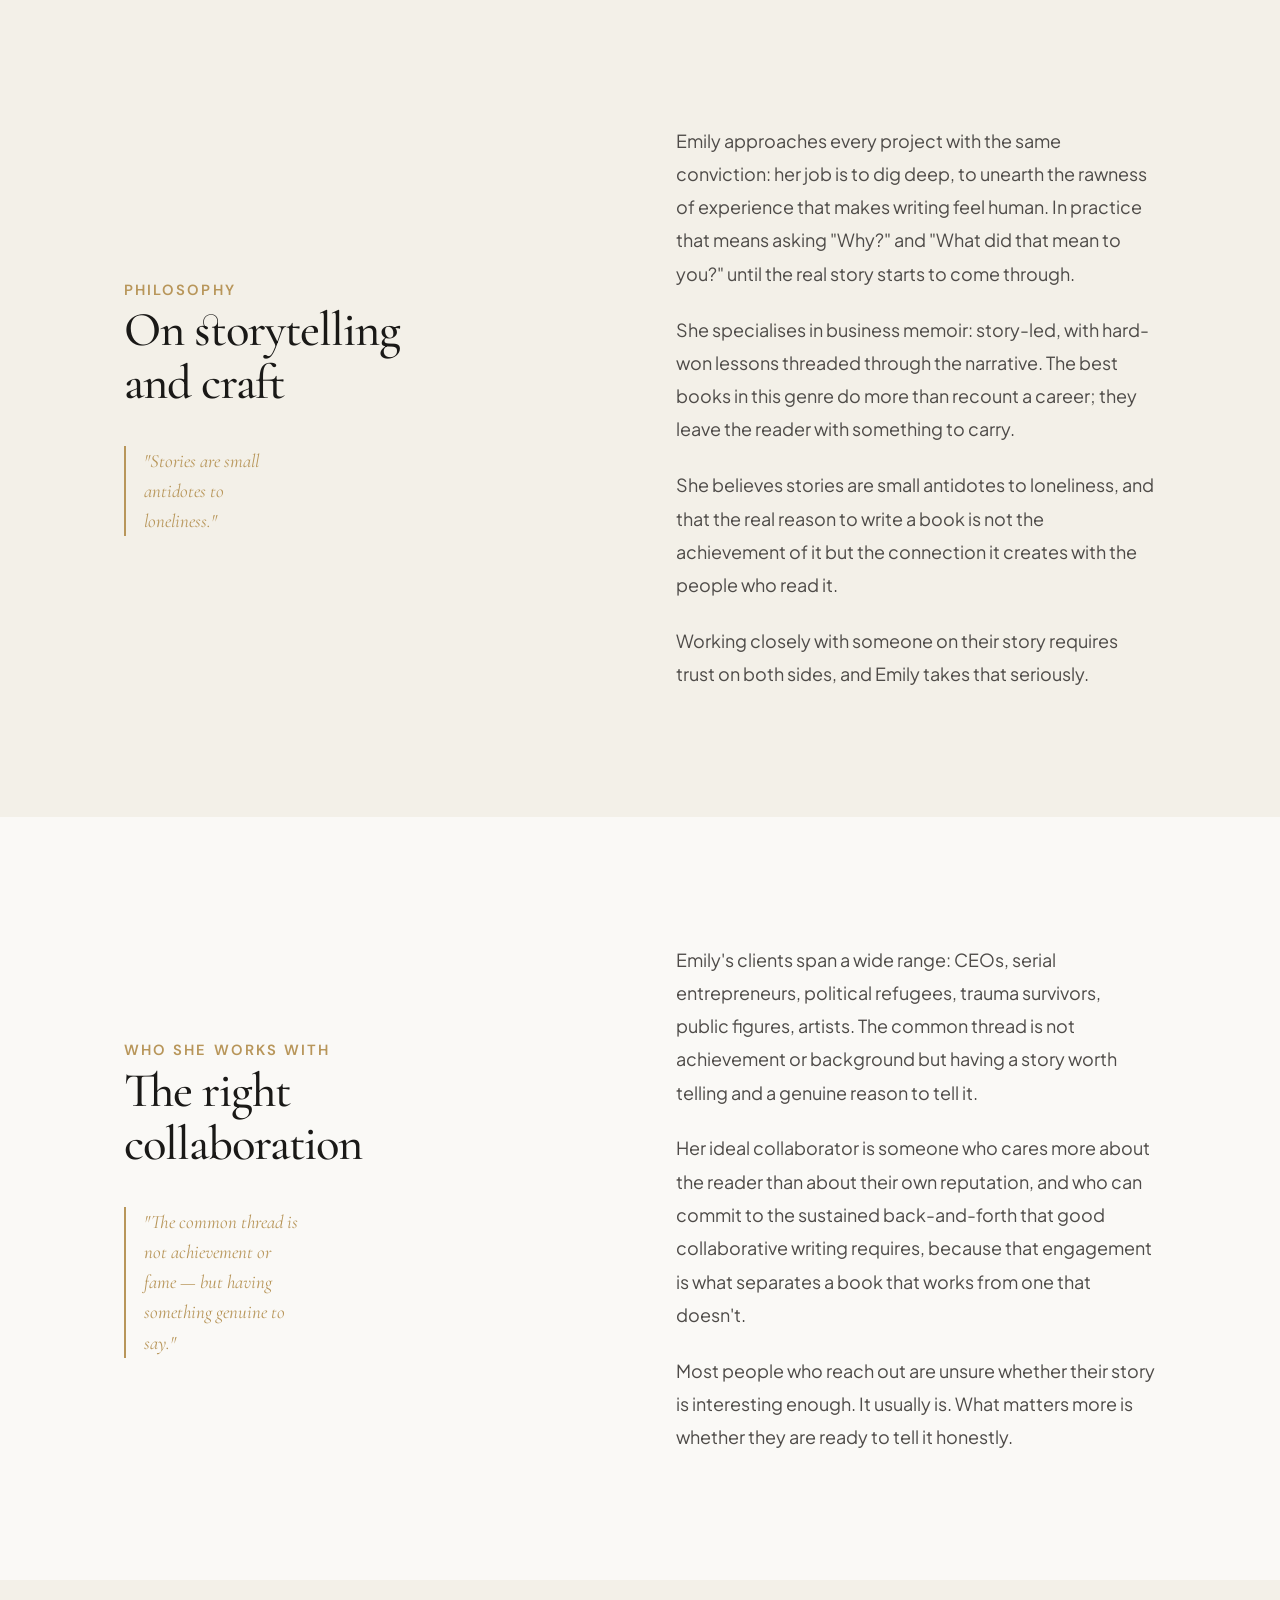
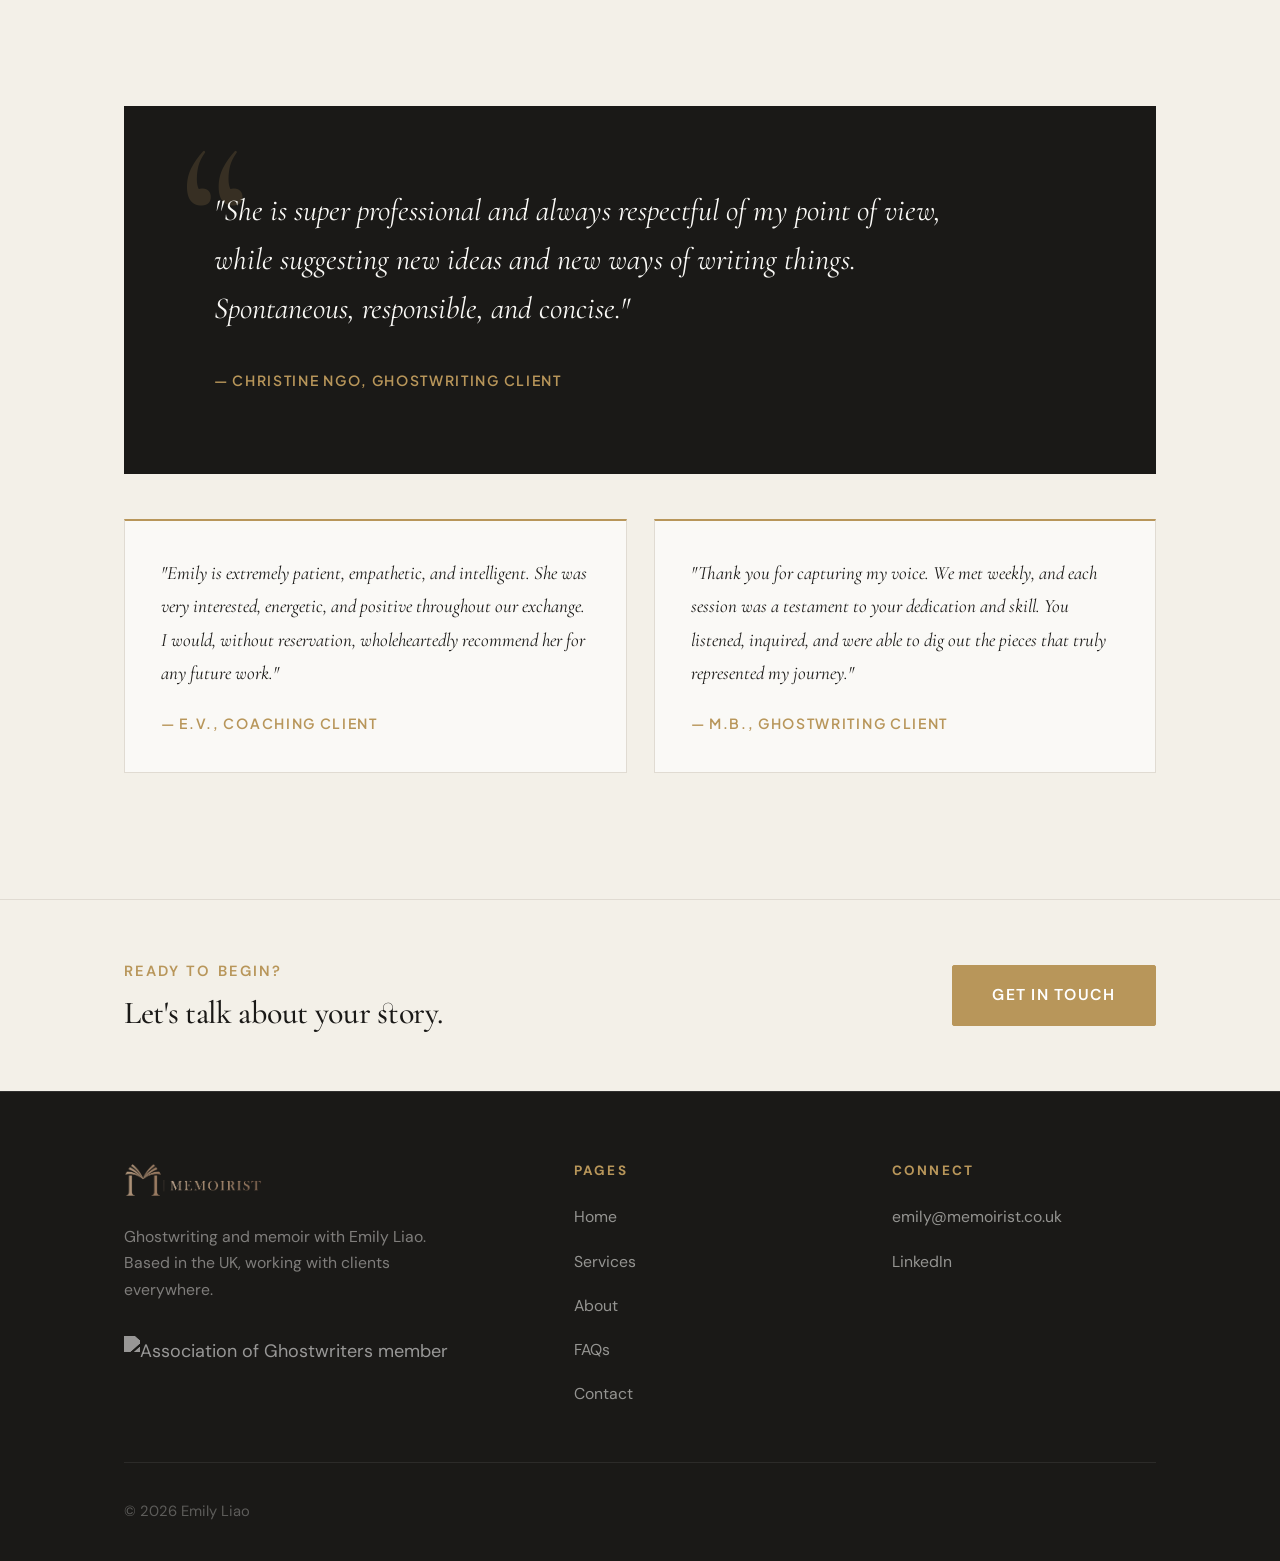
==== commit 169a139f: "Expand AoG description to 3 lines to match Duke CE card https://claude.ai/code/session_01AgkoY9X5R3j" ====
--- a/about.html
+++ b/about.html
@@ -167,7 +167,7 @@
                  class="press-logo">
           </a>
           <p class="press-desc">
-            Member Spotlight: approach to memoir, ideal clients, and the ghostwriting community.
+            Member Spotlight. On approach to memoir, ideal clients, the craft of capturing voice, and what makes a ghostwriting collaboration worth having.
           </p>
           <a href="https://associationofghostwriters.org/spotlight/emily-liao/" target="_blank" rel="noopener" class="card-link">Read the interview →</a>
         </div>
--- a/css/style.css
+++ b/css/style.css
@@ -815,7 +815,7 @@
   border-bottom: 0.5px solid var(--rule);
   display: flex;
   flex-direction: column;
-  gap: 0.6rem;
+  gap: 0.75rem;
   transition: box-shadow var(--transition-lift), transform var(--transition-lift);
 }
 
